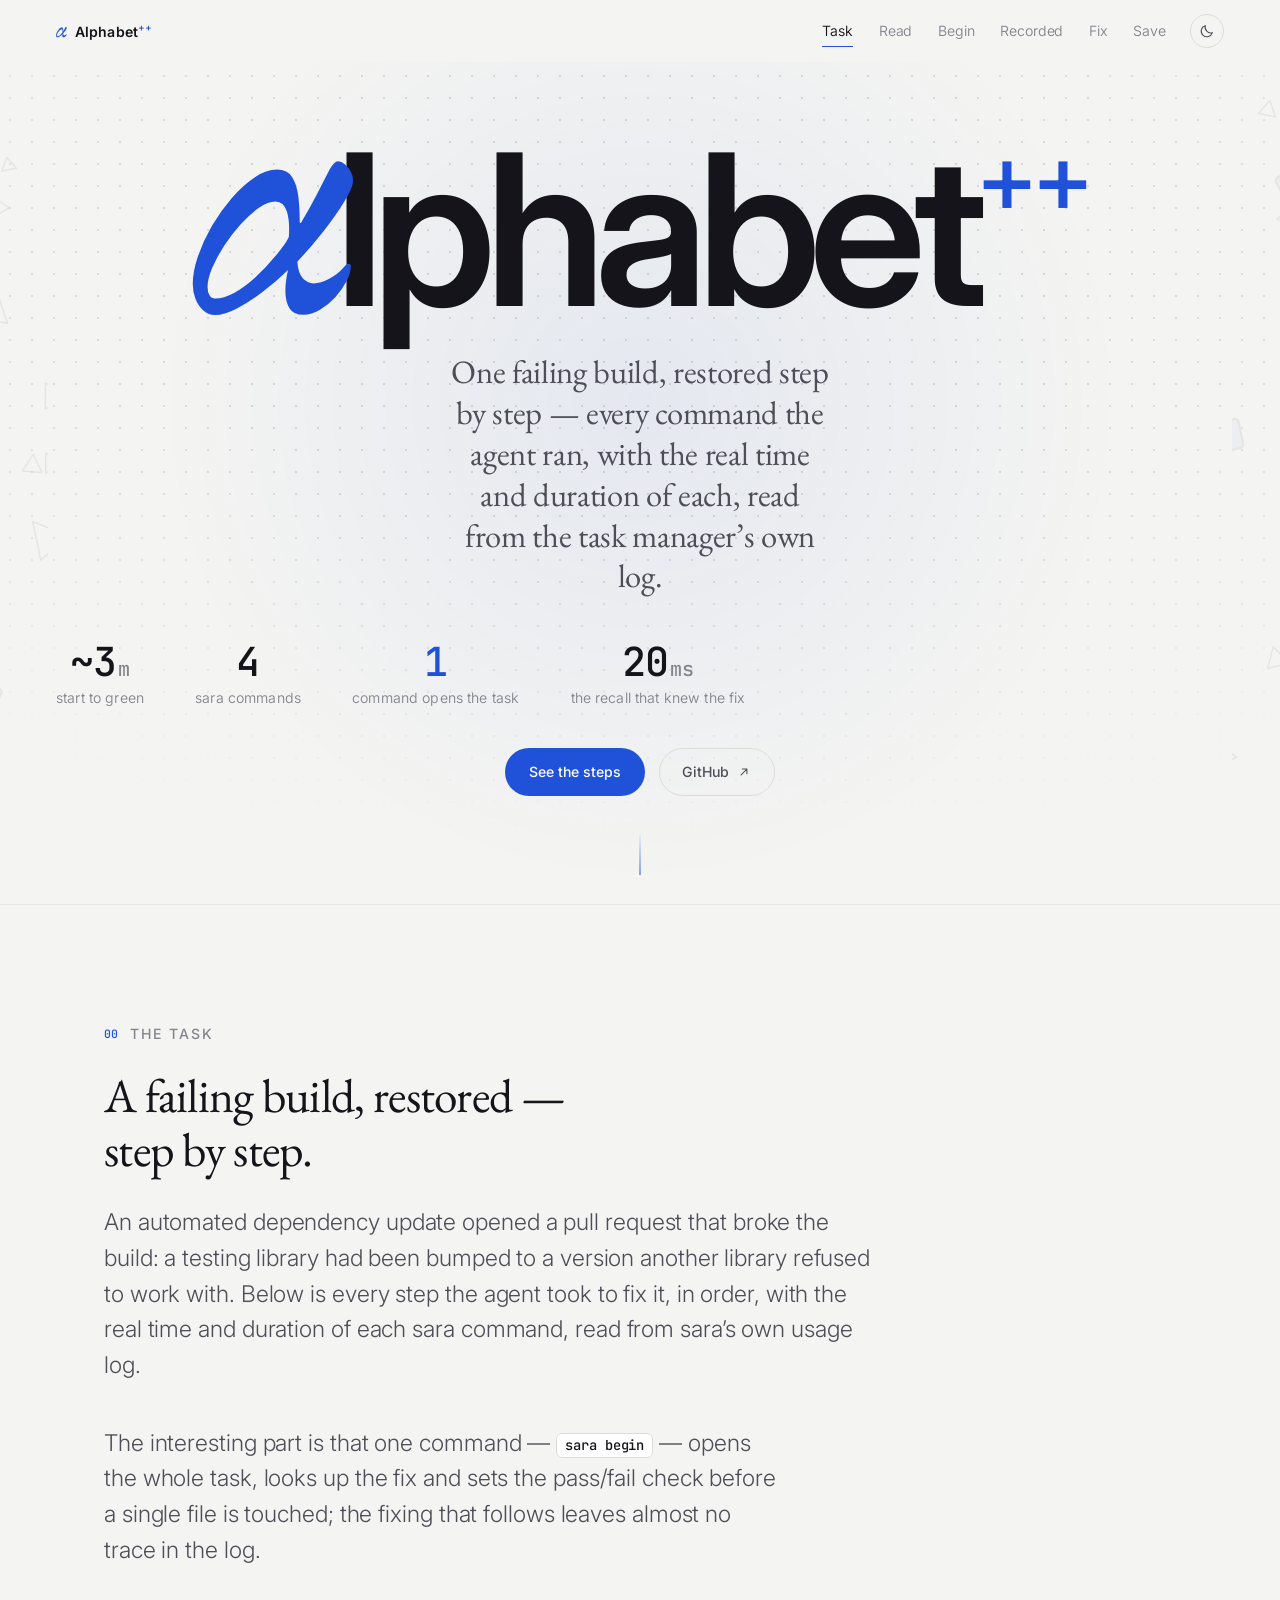
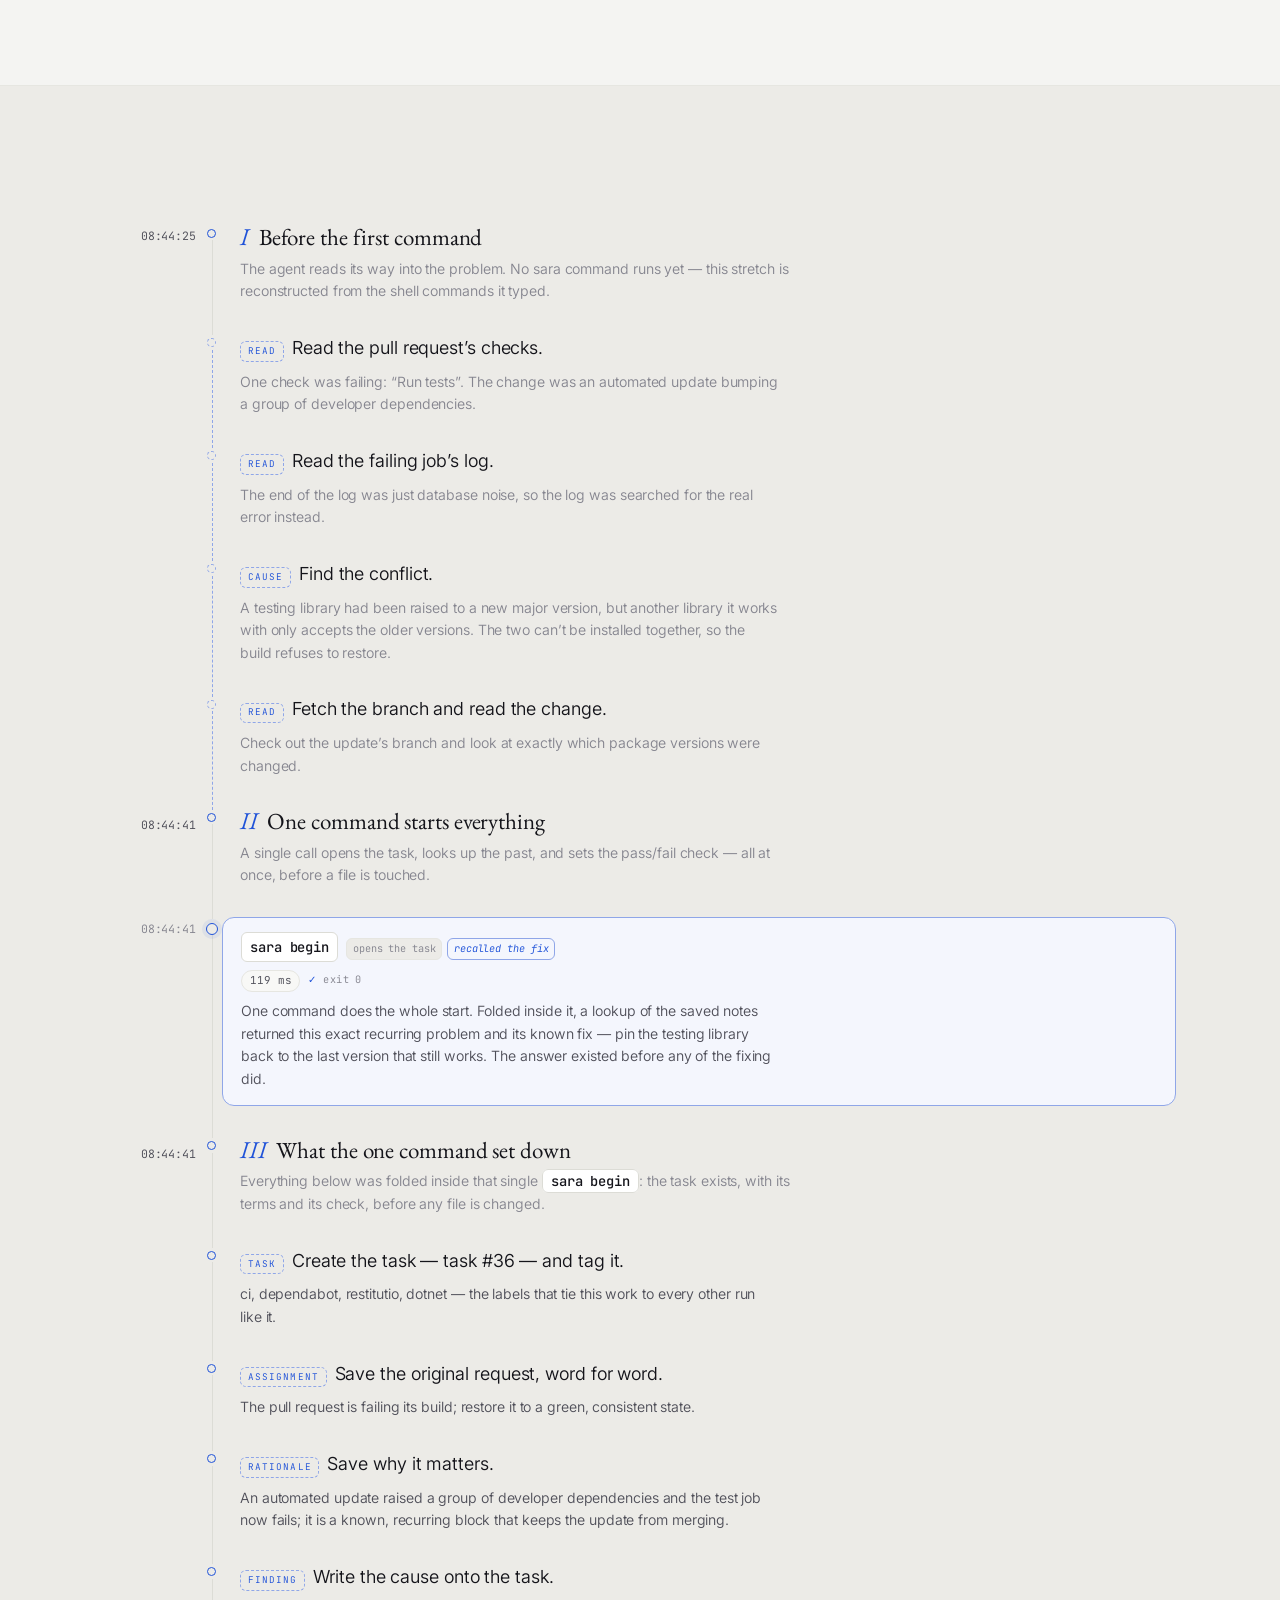
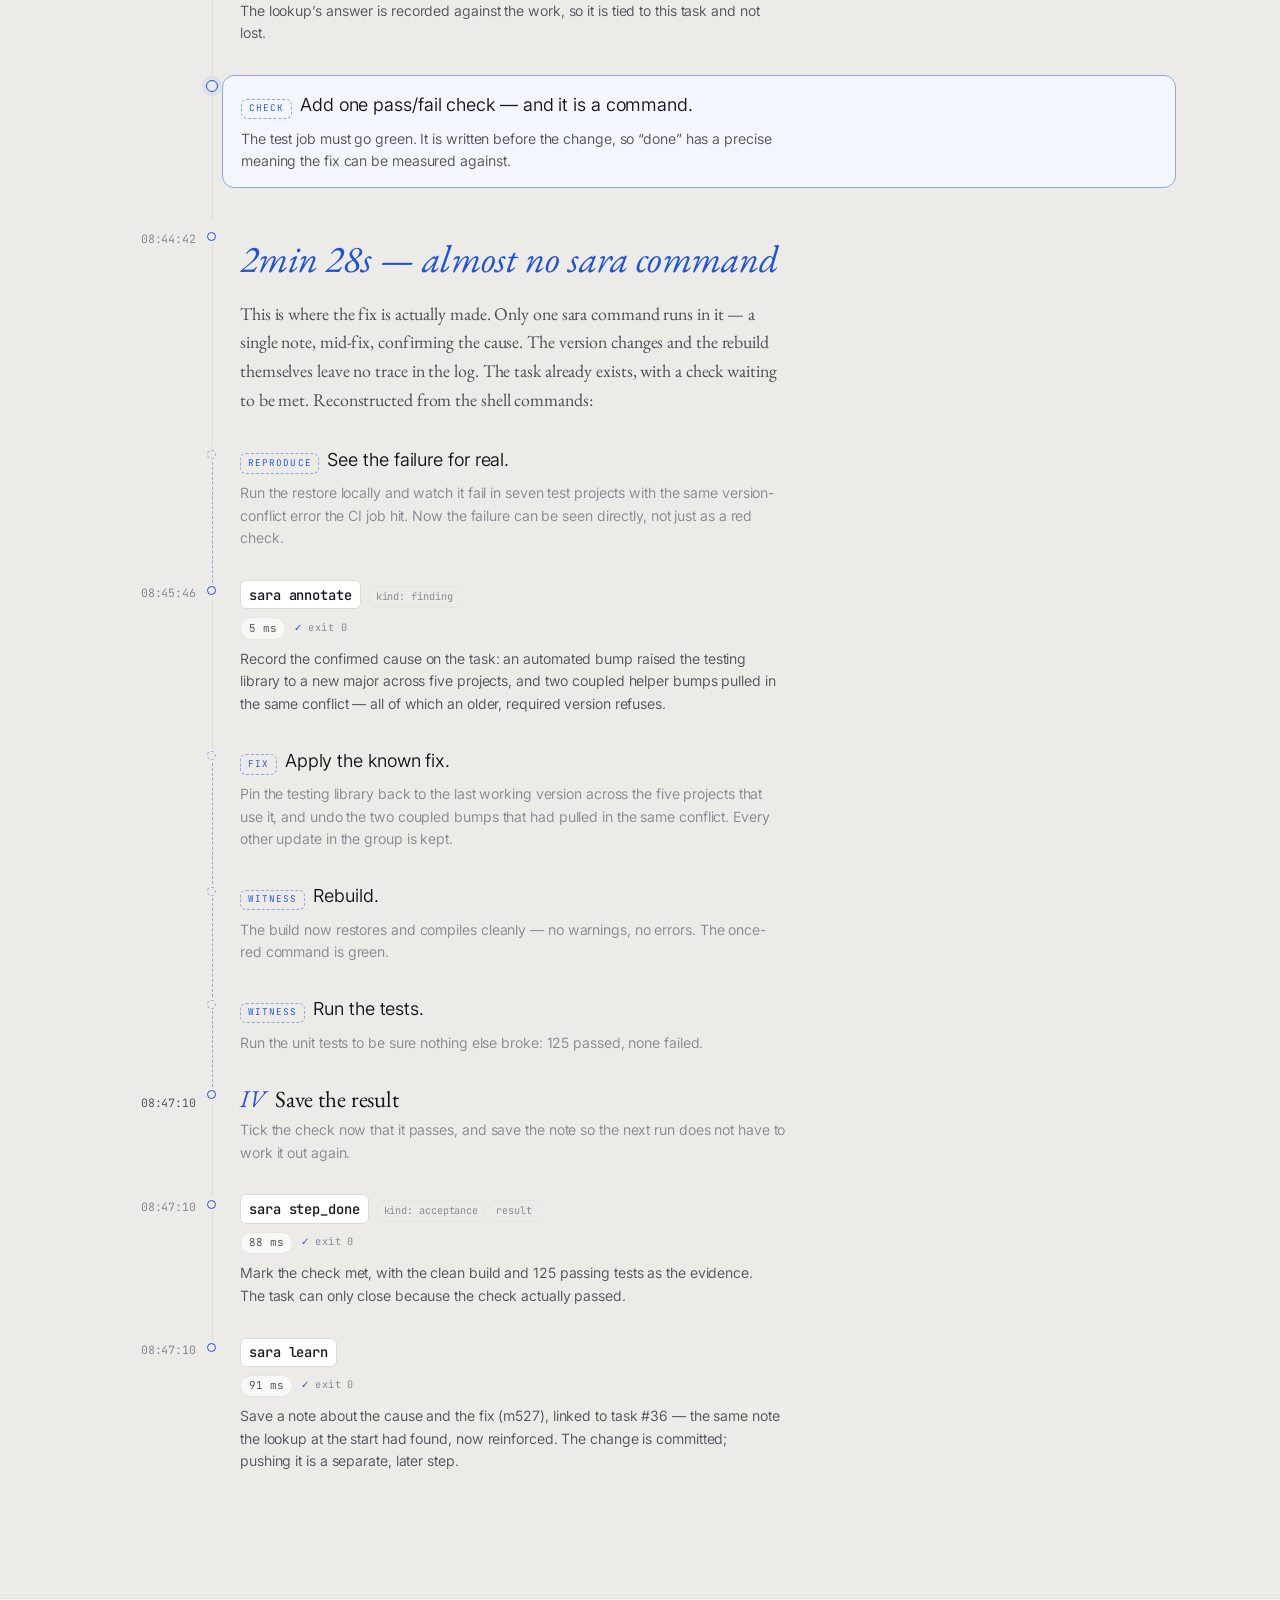
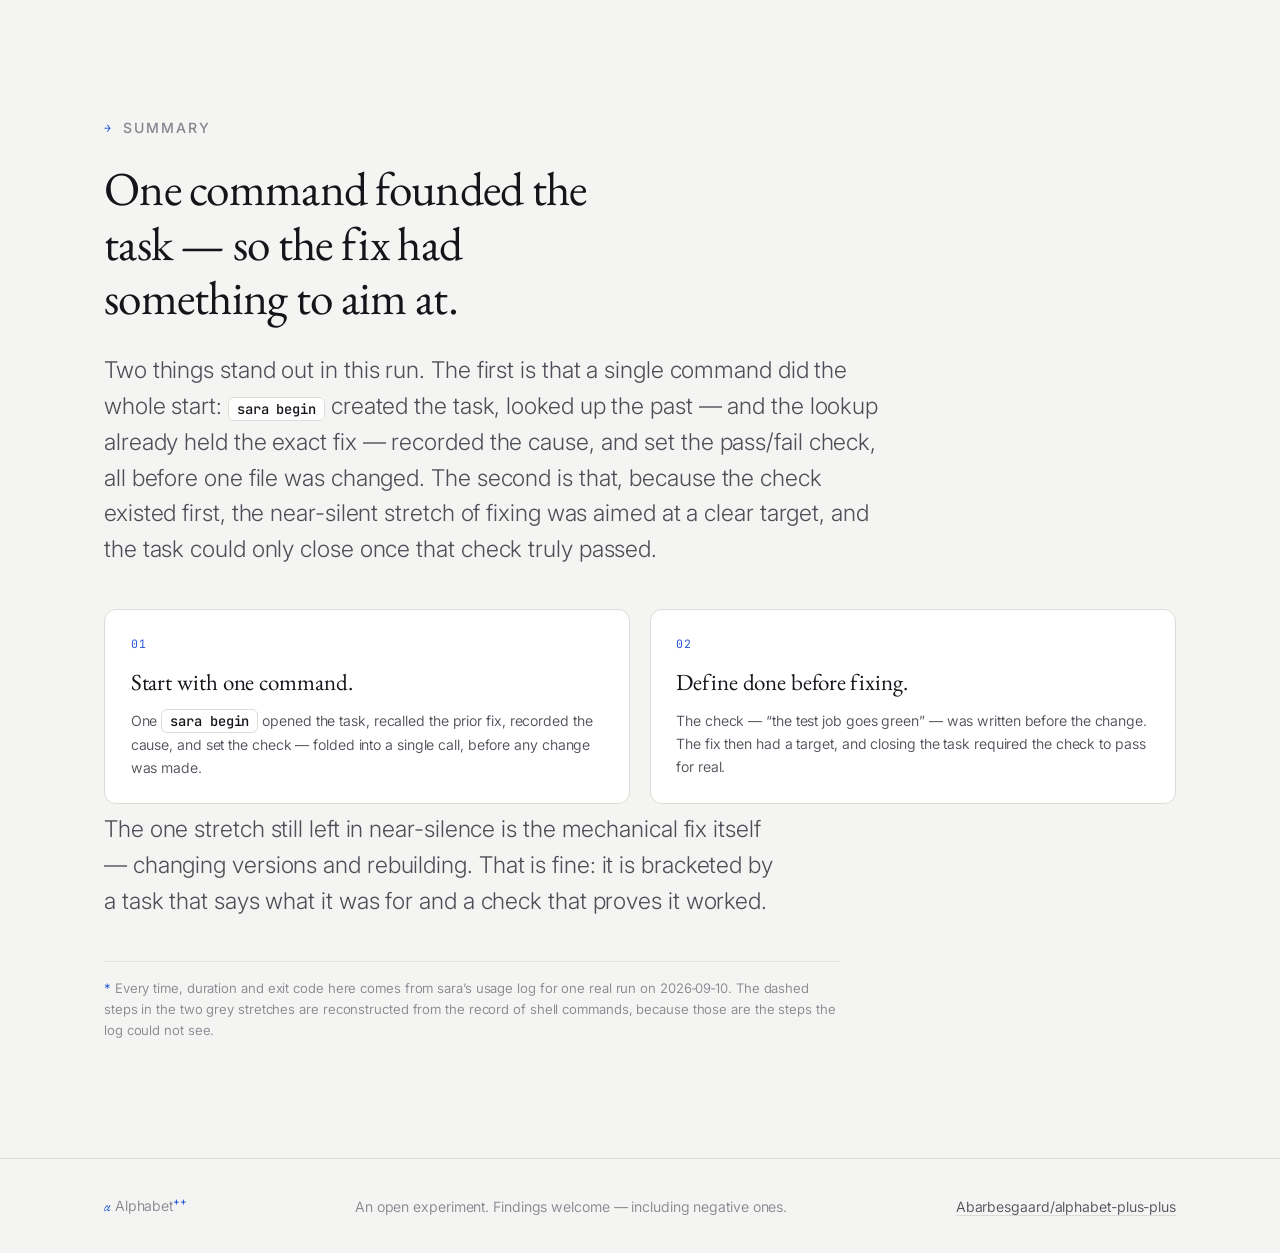
==== index.html @ 37db1b80 "Re-base run timeline on the suspected-merchant restitutio run Rebuild the timeline from the telemetr" ====
<!DOCTYPE html>
<html lang="en" data-theme="light">
<head>
<meta charset="utf-8">
<meta name="viewport" content="width=device-width, initial-scale=1">
<title>Alphabet++ — a failing build, restored step by step</title>
<meta name="description" content="A real agent repair, reconstructed from the tool's own telemetry to the millisecond — one command that founds the whole task, and the near-silent minutes in the middle where the work actually happened.">
<meta name="color-scheme" content="light dark">

<meta property="og:type" content="website">
<meta property="og:title" content="Alphabet++ — one charge, minute by minute">
<meta property="og:description" content="One command founds the whole task — it creates it, looks up the fix, records the cause and sets the pass/fail check — then a near-silent stretch where the fix is made, and one command closes it. A timeline built from real telemetry.">
<meta property="og:url" content="https://abarbesgaard.github.io/alphabet-plus-plus/">
<meta name="twitter:card" content="summary_large_image">

<link rel="icon" href="data:image/svg+xml,%3Csvg xmlns='http://www.w3.org/2000/svg' viewBox='0 0 100 100'%3E%3Ctext y='.9em' font-size='90' font-family='Georgia,serif' font-style='italic' fill='%23e8e6e1'%3E%CE%B1%3C/text%3E%3C/svg%3E">

<link rel="preconnect" href="https://fonts.googleapis.com">
<link rel="preconnect" href="https://fonts.gstatic.com" crossorigin>
<link rel="stylesheet" href="https://fonts.googleapis.com/css2?family=EB+Garamond:ital,wght@0,400..800;1,400..800&family=Inter:wght@300..800&family=JetBrains+Mono:wght@400;500&display=swap&subset=latin,greek">

<link rel="stylesheet" href="styles.css">
<script>
/* Inline, pre-paint: resolve theme and opt into motion.
   Kept tiny and dependency-free so there is no flash and no
   JS-dependent invisibility if this or main.js fails to load. */
(function () {
  var r = document.documentElement;
  try {
    var s = localStorage.getItem("app-theme");
    if (s === "light" || s === "dark") {
      r.setAttribute("data-theme", s);
    } else if (window.matchMedia("(prefers-color-scheme: dark)").matches) {
      r.setAttribute("data-theme", "dark");
    }
  } catch (e) { /* private mode */ }

  if ("IntersectionObserver" in window &&
      !window.matchMedia("(prefers-reduced-motion: reduce)").matches) {
    r.className += " js-anim";
  }
})();
</script>
</head>
<body>

<a class="skip-link" href="#main">Skip to content</a>

<div class="grain" aria-hidden="true"></div>

<header class="site-head">
  <a class="brand" href="#top" aria-label="Alphabet++ — top of page">
    <span class="brand-mark" aria-hidden="true">&#945;</span>
    <span class="brand-text">Alphabet<sup>++</sup></span>
  </a>

  <nav class="site-nav" aria-label="Phases of the run">
    <a href="#context">Task</a>
    <a href="#before">Read</a>
    <a href="#recall">Begin</a>
    <a href="#found">Recorded</a>
    <a href="#gap">Fix</a>
    <a href="#record">Save</a>
  </nav>

  <button id="theme-toggle" class="theme-toggle" type="button" aria-label="Switch to light theme" title="Switch theme">
    <svg class="icon-moon" viewBox="0 0 24 24" aria-hidden="true"><path d="M20 14.5A8.5 8.5 0 0 1 9.5 4a8.5 8.5 0 1 0 10.5 10.5Z"/></svg>
    <svg class="icon-sun" viewBox="0 0 24 24" aria-hidden="true"><circle cx="12" cy="12" r="4.2"/><path d="M12 2v2.6M12 19.4V22M2 12h2.6M19.4 12H22M4.9 4.9l1.9 1.9M17.2 17.2l1.9 1.9M19.1 4.9l-1.9 1.9M6.8 17.2l-1.9 1.9"/></svg>
  </button>
</header>

<main id="main">

  <!-- ================= HERO ================= -->
  <section class="hero has-deco" id="top">
  <div class="band-deco is-chaos" aria-hidden="true">
        <svg class="deco-col deco-l" aria-hidden="true" viewBox="0 0 190 680" preserveAspectRatio="xMidYMid slice" focusable="false">
          <polygon class="sh-tri" points="71,185 84,209 58,209" transform="rotate(10 71 197)"/>
          <polygon class="sh-tri" points="102,317 110,331 94,331" transform="rotate(4 102 324)"/>
          <polygon class="sh-tri" points="58,348 70,370 46,370" transform="rotate(34 58 359)"/>
          <polygon class="sh-tri" points="117,258 128,276 106,276" transform="rotate(-31 117 267)"/>
          <rect class="sh-sq is-ghost" x="52" y="501" width="22" height="22" rx="3" transform="rotate(30 63 512)"/>
          <polygon class="sh-tri" points="116,315 124,329 108,329" transform="rotate(-30 116 322)"/>
          <polygon class="sh-tri" points="53,435 60,449 46,449" transform="rotate(-20 53 442)"/>
          <polygon class="sh-tri" points="172,309 182,327 162,327" transform="rotate(5 172 318)"/>
          <polygon class="sh-tri" points="178,541 184,553 172,553" transform="rotate(-29 178 547)"/>
          <polygon class="sh-tri" points="66,102 79,126 53,126" transform="rotate(-31 66 114)"/>
          <polygon class="sh-tri" points="82,77 88,87 76,87" transform="rotate(-10 82 82)"/>
          <polygon class="sh-tri" points="111,368 126,396 96,396" transform="rotate(-40 111 382)"/>
          <polygon class="sh-tri" points="47,324 62,352 32,352" transform="rotate(41 47 338)"/>
          <polygon class="sh-tri" points="127,446 137,464 117,464" transform="rotate(-24 127 455)"/>
          <polygon class="sh-tri" points="41,578 52,596 30,596" transform="rotate(31 41 587)"/>
          <rect class="sh-sq is-ghost" x="123" y="49" width="24" height="24" rx="3" transform="rotate(33 135 61)"/>
        </svg>
        <svg class="deco-col deco-r" aria-hidden="true" viewBox="0 0 190 680" preserveAspectRatio="xMidYMid slice" focusable="false">
          <polygon class="sh-tri" points="151,508 166,534 136,534" transform="rotate(-36 151 521)"/>
          <polygon class="sh-tri" points="10,498 20,516 -0,516" transform="rotate(4 10 507)"/>
          <polygon class="sh-tri" points="164,532 170,542 158,542" transform="rotate(-8 164 537)"/>
          <polygon class="sh-tri" points="27,328 37,346 17,346" transform="rotate(-39 27 337)"/>
          <polygon class="sh-tri" points="125,548 136,568 114,568" transform="rotate(29 125 558)"/>
          <polygon class="sh-tri" points="57,387 68,407 46,407" transform="rotate(-34 57 397)"/>
          <polygon class="sh-tri" points="168,62 183,90 153,90" transform="rotate(-20 168 76)"/>
          <polygon class="sh-tri" points="158,623 167,639 149,639" transform="rotate(6 158 631)"/>
          <polygon class="sh-tri" points="11,576 18,590 4,590" transform="rotate(1 11 583)"/>
          <polygon class="sh-tri" points="61,393 67,403 55,403" transform="rotate(11 61 398)"/>
          <rect class="sh-sq is-ghost" x="40" y="389" width="18" height="18" rx="3" transform="rotate(16 49 398)"/>
          <polygon class="sh-tri" points="59,109 74,135 44,135" transform="rotate(-27 59 122)"/>
          <rect class="sh-sq is-ghost" x="66" y="91" width="12" height="12" rx="3" transform="rotate(29 72 97)"/>
          <rect class="sh-sq is-ghost" x="107" y="290" width="24" height="24" rx="3" transform="rotate(12 119 302)"/>
          <polygon class="sh-tri" points="85,31 92,43 78,43" transform="rotate(-11 85 37)"/>
          <polygon class="sh-tri" points="79,472 88,488 70,488" transform="rotate(15 79 480)"/>
        </svg>
      </div>
    <div class="hero-inner">
      <h1 class="wordmark reveal">
        <span class="sr-only">Alphabet++</span>
        <span aria-hidden="true"
          ><span class="wm-alpha">&#945;</span
          ><span class="wm-rest">lphabet</span
          ><span class="wm-plus">++</span
        ></span>
      </h1>

      <p class="lede reveal" data-delay="1">
        One failing build, restored step by step &mdash; every command the agent ran, with
        the real time and duration of each, read from the task manager&rsquo;s own log.
      </p>

      <div class="stats reveal" data-delay="2">
        <div class="stat"><span class="stat-n">~3<span class="stat-u">m</span></span><span class="stat-l">start to green</span></div>
        <div class="stat"><span class="stat-n">4</span><span class="stat-l">sara commands</span></div>
        <div class="stat is-hot"><span class="stat-n">1</span><span class="stat-l">command opens the task</span></div>
        <div class="stat"><span class="stat-n">20<span class="stat-u">ms</span></span><span class="stat-l">the recall that knew the fix</span></div>
      </div>

      <div class="cta-row reveal" data-delay="3">
        <a class="btn btn-primary" href="#before">See the steps</a>
        <a class="btn btn-ghost" href="https://github.com/Abarbesgaard/alphabet-plus-plus" rel="noopener">
          GitHub
          <svg viewBox="0 0 24 24" aria-hidden="true" class="btn-arrow"><path d="M7 17 17 7M9 7h8v8"/></svg>
        </a>
      </div>
    </div>

    <div class="scroll-hint" aria-hidden="true"><span></span></div>
  </section>

  <!-- ================= CONTEXT ================= -->
  <section class="band" id="context">
    <div class="wrap">
      <p class="kicker"><span class="num">00</span> The task</p>
      <h2 class="h2">A failing build, restored &mdash; step by step.</h2>
      <p class="lead-para">
        An automated dependency update opened a pull request that broke the build: a
        testing library had been bumped to a version another library refused to work
        with. Below is every step the agent took to fix it, in order, with the real time
        and duration of each sara command, read from sara&rsquo;s own usage log.
      </p>
      <p class="lead-para narrow">
        The interesting part is that one command &mdash; <code class="tl-cmd">sara begin</code>
        &mdash; opens the whole task, looks up the fix and sets the pass/fail check before a
        single file is touched; the fixing that follows leaves almost no trace in the log.
      </p>
    </div>
  </section>

  <!-- ================= THE RUN — one continuous timeline ================= -->
  <section class="band alt" id="run">
    <div class="wrap">
      <ol class="tl tl-full" role="list">

        <li class="tl-mark reveal" id="before">
          <span class="tl-time">08:44:25</span>
          <div class="tl-body">
            <p class="tl-phase-name"><span class="tl-rom">I</span> Before the first command</p>
            <p class="tl-phase-sub">The agent reads its way into the problem. No sara command runs yet &mdash; this stretch is reconstructed from the shell commands it typed.</p>
          </div>
        </li>

        <li class="tl-node is-ghost reveal">
          <div class="tl-body">
            <p class="tl-head"><span class="tl-kind">read</span> Read the pull request&rsquo;s checks.</p>
            <p class="tl-note">One check was failing: &ldquo;Run tests&rdquo;. The change was an automated update bumping a group of developer dependencies.</p>
          </div>
        </li>
        <li class="tl-node is-ghost reveal">
          <div class="tl-body">
            <p class="tl-head"><span class="tl-kind">read</span> Read the failing job&rsquo;s log.</p>
            <p class="tl-note">The end of the log was just database noise, so the log was searched for the real error instead.</p>
          </div>
        </li>
        <li class="tl-node is-ghost reveal">
          <div class="tl-body">
            <p class="tl-head"><span class="tl-kind">cause</span> Find the conflict.</p>
            <p class="tl-note">A testing library had been raised to a new major version, but another library it works with only accepts the older versions. The two can&rsquo;t be installed together, so the build refuses to restore.</p>
          </div>
        </li>
        <li class="tl-node is-ghost reveal">
          <div class="tl-body">
            <p class="tl-head"><span class="tl-kind">read</span> Fetch the branch and read the change.</p>
            <p class="tl-note">Check out the update&rsquo;s branch and look at exactly which package versions were changed.</p>
          </div>
        </li>

        <li class="tl-mark reveal" id="recall">
          <span class="tl-time">08:44:41</span>
          <div class="tl-body">
            <p class="tl-phase-name"><span class="tl-rom">II</span> One command starts everything</p>
            <p class="tl-phase-sub">A single call opens the task, looks up the past, and sets the pass/fail check &mdash; all at once, before a file is touched.</p>
          </div>
        </li>

        <li class="tl-node reveal is-proof">
          <span class="tl-time">08:44:41</span>
          <div class="tl-body">
            <p class="tl-head"><code class="tl-cmd">sara begin</code><span class="tl-flags"><span class="flag">opens the task</span><span class="flag is-hot">recalled the fix</span></span></p>
            <p class="tl-meta"><span class="tl-dur">119 ms</span><span class="tl-ok">exit 0</span></p>
            <p class="tl-note">One command does the whole start. Folded inside it, a lookup of the saved notes returned this exact recurring problem and its known fix &mdash; pin the testing library back to the last version that still works. The answer existed before any of the fixing did.</p>
          </div>
        </li>

        <li class="tl-mark reveal" id="found">
          <span class="tl-time">08:44:41</span>
          <div class="tl-body">
            <p class="tl-phase-name"><span class="tl-rom">III</span> What the one command set down</p>
            <p class="tl-phase-sub">Everything below was folded inside that single <code class="tl-cmd">sara begin</code>: the task exists, with its terms and its check, before any file is changed.</p>
          </div>
        </li>

        <li class="tl-node reveal">
          <div class="tl-body">
            <p class="tl-head"><span class="tl-kind">task</span> Create the task &mdash; task&nbsp;#36 &mdash; and tag it.</p>
            <p class="tl-note">ci, dependabot, restitutio, dotnet &mdash; the labels that tie this work to every other run like it.</p>
          </div>
        </li>
        <li class="tl-node reveal">
          <div class="tl-body">
            <p class="tl-head"><span class="tl-kind">assignment</span> Save the original request, word for word.</p>
            <p class="tl-note">The pull request is failing its build; restore it to a green, consistent state.</p>
          </div>
        </li>
        <li class="tl-node reveal">
          <div class="tl-body">
            <p class="tl-head"><span class="tl-kind">rationale</span> Save why it matters.</p>
            <p class="tl-note">An automated update raised a group of developer dependencies and the test job now fails; it is a known, recurring block that keeps the update from merging.</p>
          </div>
        </li>
        <li class="tl-node reveal">
          <div class="tl-body">
            <p class="tl-head"><span class="tl-kind">finding</span> Write the cause onto the task.</p>
            <p class="tl-note">The lookup&rsquo;s answer is recorded against the work, so it is tied to this task and not lost.</p>
          </div>
        </li>
        <li class="tl-node reveal is-proof">
          <div class="tl-body">
            <p class="tl-head"><span class="tl-kind">check</span> Add one pass/fail check &mdash; and it is a command.</p>
            <p class="tl-note">The test job must go green. It is written before the change, so &ldquo;done&rdquo; has a precise meaning the fix can be measured against.</p>
          </div>
        </li>

        <li class="tl-gaphead reveal" id="gap">
          <span class="tl-time">08:44:42</span>
          <div class="tl-body">
            <p class="gap-dur">2&#8202;min 28&#8202;s &mdash; almost no sara command</p>
            <p class="gap-lead">This is where the fix is actually made. Only one sara command runs in it &mdash; a single note, mid-fix, confirming the cause. The version changes and the rebuild themselves leave no trace in the log. The task already exists, with a check waiting to be met. Reconstructed from the shell commands:</p>
          </div>
        </li>

        <li class="tl-node is-ghost reveal">
          <div class="tl-body">
            <p class="tl-head"><span class="tl-kind">reproduce</span> See the failure for real.</p>
            <p class="tl-note">Run the restore locally and watch it fail in seven test projects with the same version-conflict error the CI job hit. Now the failure can be seen directly, not just as a red check.</p>
          </div>
        </li>
        <li class="tl-node reveal">
          <span class="tl-time">08:45:46</span>
          <div class="tl-body">
            <p class="tl-head"><code class="tl-cmd">sara annotate</code><span class="tl-flags"><span class="flag">kind: finding</span></span></p>
            <p class="tl-meta"><span class="tl-dur">5 ms</span><span class="tl-ok">exit 0</span></p>
            <p class="tl-note">Record the confirmed cause on the task: an automated bump raised the testing library to a new major across five projects, and two coupled helper bumps pulled in the same conflict &mdash; all of which an older, required version refuses.</p>
          </div>
        </li>
        <li class="tl-node is-ghost reveal">
          <div class="tl-body">
            <p class="tl-head"><span class="tl-kind">fix</span> Apply the known fix.</p>
            <p class="tl-note">Pin the testing library back to the last working version across the five projects that use it, and undo the two coupled bumps that had pulled in the same conflict. Every other update in the group is kept.</p>
          </div>
        </li>
        <li class="tl-node is-ghost reveal">
          <div class="tl-body">
            <p class="tl-head"><span class="tl-kind">witness</span> Rebuild.</p>
            <p class="tl-note">The build now restores and compiles cleanly &mdash; no warnings, no errors. The once-red command is green.</p>
          </div>
        </li>
        <li class="tl-node is-ghost reveal">
          <div class="tl-body">
            <p class="tl-head"><span class="tl-kind">witness</span> Run the tests.</p>
            <p class="tl-note">Run the unit tests to be sure nothing else broke: 125 passed, none failed.</p>
          </div>
        </li>

        <li class="tl-mark reveal" id="record">
          <span class="tl-time">08:47:10</span>
          <div class="tl-body">
            <p class="tl-phase-name"><span class="tl-rom">IV</span> Save the result</p>
            <p class="tl-phase-sub">Tick the check now that it passes, and save the note so the next run does not have to work it out again.</p>
          </div>
        </li>

        <li class="tl-node reveal">
          <span class="tl-time">08:47:10</span>
          <div class="tl-body">
            <p class="tl-head"><code class="tl-cmd">sara step_done</code><span class="tl-flags"><span class="flag">kind: acceptance</span><span class="flag">result</span></span></p>
            <p class="tl-meta"><span class="tl-dur">88 ms</span><span class="tl-ok">exit 0</span></p>
            <p class="tl-note">Mark the check met, with the clean build and 125 passing tests as the evidence. The task can only close because the check actually passed.</p>
          </div>
        </li>
        <li class="tl-node reveal">
          <span class="tl-time">08:47:10</span>
          <div class="tl-body">
            <p class="tl-head"><code class="tl-cmd">sara learn</code></p>
            <p class="tl-meta"><span class="tl-dur">91 ms</span><span class="tl-ok">exit 0</span></p>
            <p class="tl-note">Save a note about the cause and the fix (m527), linked to task&nbsp;#36 &mdash; the same note the lookup at the start had found, now reinforced. The change is committed; pushing it is a separate, later step.</p>
          </div>
        </li>

      </ol>
    </div>
  </section>

  <!-- ================= SUMMARY ================= -->
  <section class="band" id="point">
    <div class="wrap">
      <p class="kicker"><span class="num">&rarr;</span> Summary</p>
      <h2 class="h2">One command founded the task &mdash; so the fix had something to aim at.</h2>
      <p class="lead-para">
        Two things stand out in this run. The first is that a single command did the whole
        start: <code class="tl-cmd">sara begin</code> created the task, looked up the past
        &mdash; and the lookup already held the exact fix &mdash; recorded the cause, and set
        the pass/fail check, all before one file was changed. The second is that, because the
        check existed first, the near-silent stretch of fixing was aimed at a clear target, and
        the task could only close once that check truly passed.
      </p>

      <div class="two-up">
        <div class="up-card">
          <p class="up-n">01</p>
          <p class="up-t">Start with one command.</p>
          <p class="up-b">One <code class="tl-cmd">sara begin</code> opened the task, recalled the prior fix, recorded the cause, and set the check &mdash; folded into a single call, before any change was made.</p>
        </div>
        <div class="up-card">
          <p class="up-n">02</p>
          <p class="up-t">Define done before fixing.</p>
          <p class="up-b">The check &mdash; &ldquo;the test job goes green&rdquo; &mdash; was written before the change. The fix then had a target, and closing the task required the check to pass for real.</p>
        </div>
      </div>

      <p class="lead-para narrow">
        The one stretch still left in near-silence is the mechanical fix itself &mdash; changing
        versions and rebuilding. That is fine: it is bracketed by a task that says what it
        was for and a check that proves it worked.
      </p>

      <p class="footnote">
        <span class="fn-star">*</span> Every time, duration and exit code here comes from
        sara&rsquo;s usage log for one real run on 2026&#8209;09&#8209;10. The dashed steps in
        the two grey stretches are reconstructed from the record of shell commands, because
        those are the steps the log could not see.
      </p>
    </div>
  </section>

</main>

<footer class="site-foot">
  <div class="wrap foot-inner">
    <p><span class="foot-mark" aria-hidden="true">&#945;</span> Alphabet<sup>++</sup></p>
    <p class="foot-mid">An open experiment. Findings welcome &mdash; including negative ones.</p>
    <p><a href="https://github.com/Abarbesgaard/alphabet-plus-plus" rel="noopener">Abarbesgaard/alphabet-plus-plus</a></p>
  </div>
</footer>

<script src="main.js"></script>
</body>
</html>
---- styles.css ----
/* =========================================================
   Alphabet++ — design system
   Monochrome paper/ink, one brass accent, typographic scale.
   ========================================================= */

/* ---------- tokens ---------- */
:root {
  --font-display: "EB Garamond", "Iowan Old Style", Palatino, Georgia, "Times New Roman", serif;
  --font-sans: "Inter", ui-sans-serif, system-ui, -apple-system, "Segoe UI", Helvetica, Arial, sans-serif;
  --font-mono: "JetBrains Mono", ui-monospace, SFMono-Regular, Menlo, Consolas, monospace;

  --step--1: clamp(0.80rem, 0.77rem + 0.15vw, 0.88rem);
  --step-0:  clamp(1.00rem, 0.96rem + 0.20vw, 1.12rem);
  --step-1:  clamp(1.20rem, 1.12rem + 0.40vw, 1.44rem);
  --step-2:  clamp(1.50rem, 1.32rem + 0.90vw, 2.10rem);
  --step-3:  clamp(1.95rem, 1.60rem + 1.70vw, 3.10rem);

  --wrap: 74rem;
  --measure: 38rem;

  --r-sm: 6px;
  --r-md: 12px;
  --r-lg: 20px;

  --ease: cubic-bezier(0.22, 0.61, 0.36, 1);
  --dur: 0.55s;
}
/* light (default) */
[data-theme="light"] {
  --bg:        #f4f4f2;
  --bg-alt:    #ecebe7;
  --surface:   #ffffff;
  --surface-2: #f8f8f6;
  --ink:       #14141a;
  --ink-soft:  #4e4e58;
  --ink-mute:  #85858f;
  --line:      #dcdcd6;
  --line-soft: #e6e6e1;
  --accent:    #1f52d8;
  --accent-ink:#ffffff;
  --accent-dim:#8fa6e8;
  --glow:      rgba(31, 82, 216, 0.07);
  --dot:       rgba(20, 20, 26, 0.13);
  --shape:     #c9c9c2;
  --grain-op:  0.018;
}
/* dark */
[data-theme="dark"] {
  --bg:        #0d0d10;
  --bg-alt:    #131317;
  --surface:   #17171c;
  --surface-2: #1d1d23;
  --ink:       #ecebe7;
  --ink-soft:  #b0afaa;
  --ink-mute:  #78777f;
  --line:      #292930;
  --line-soft: #1f1f25;
  --shape:     #46464f;
  --accent:    #7f9dff;
  --accent-ink:#0d0d10;
  --accent-dim:#4b5c9e;
  --glow:      rgba(127, 157, 255, 0.10);
  --dot:       rgba(236, 235, 231, 0.09);
  --grain-op:  0.030;
}
/* ---------- reset ---------- */
*, *::before, *::after { box-sizing: border-box; }
html { -webkit-text-size-adjust: 100%; scroll-behavior: smooth; }
@media (prefers-reduced-motion: reduce) { html { scroll-behavior: auto; } }
body {
  margin: 0;
  background: var(--bg);
  color: var(--ink);
  font-family: var(--font-sans);
  font-size: var(--step-0);
  font-weight: 350;
  line-height: 1.65;
  letter-spacing: -0.005em;
  -webkit-font-smoothing: antialiased;
  -moz-osx-font-smoothing: grayscale;
  overflow-x: hidden;
  transition: background-color 0.4s var(--ease), color 0.4s var(--ease);
}
h1, h2, h3, h4 { margin: 0; font-weight: 500; line-height: 1.15; letter-spacing: -0.02em; }
p { margin: 0 0 1.1em; }
p:last-child { margin-bottom: 0; }
em { font-style: italic; }
b, strong { font-weight: 600; color: var(--ink); }
a { color: inherit; text-decoration: none; }
code {
  font-family: var(--font-mono);
  font-size: 0.86em;
  background: var(--surface-2);
  border: 1px solid var(--line-soft);
  border-radius: var(--r-sm);
  padding: 0.12em 0.42em;
  color: var(--ink);
  white-space: nowrap;
}
::selection { background: var(--accent); color: var(--accent-ink); }
:focus-visible {
  outline: 2px solid var(--accent);
  outline-offset: 3px;
  border-radius: 3px;
}
.sr-only {
  position: absolute;
  width: 1px; height: 1px;
  margin: -1px; padding: 0;
  overflow: hidden;
  clip: rect(0 0 0 0);
  clip-path: inset(50%);
  white-space: nowrap;
  border: 0;
}
.skip-link {
  position: absolute;
  top: -100px; left: 1rem;
  z-index: 200;
  background: var(--accent);
  color: var(--accent-ink);
  padding: 0.6rem 1rem;
  border-radius: var(--r-sm);
  font-size: var(--step--1);
  font-weight: 600;
  transition: top 0.2s var(--ease);
}
.skip-link:focus { top: 1rem; }
.wrap { width: 100%; max-width: var(--wrap); margin-inline: auto; padding-inline: clamp(1.25rem, 5vw, 3.5rem); }
/* ---------- dotted field ---------- */
.grain {
  position: fixed;
  inset: 0;
  z-index: 0;
  pointer-events: none;
  background-image: radial-gradient(var(--dot) 1px, transparent 1px);
  background-size: 22px 22px;
  background-position: -1px -1px;
  -webkit-mask-image: radial-gradient(ellipse 90% 65% at 50% 32%, #000 40%, transparent 100%);
          mask-image: radial-gradient(ellipse 90% 65% at 50% 32%, #000 40%, transparent 100%);
  transition: background-image 0.4s var(--ease);
}
/* =========================================================
   HEADER
   ========================================================= */
.site-head {
  position: sticky;
  top: 0;
  z-index: 100;
  display: flex;
  align-items: center;
  gap: 1.5rem;
  padding: 0.85rem clamp(1.25rem, 5vw, 3.5rem);
  background: color-mix(in srgb, var(--bg) 78%, transparent);
  backdrop-filter: saturate(160%) blur(14px);
  -webkit-backdrop-filter: saturate(160%) blur(14px);
  border-bottom: 1px solid transparent;
  transition: border-color 0.3s var(--ease), background-color 0.3s var(--ease);
}
.site-head.is-stuck { border-bottom-color: var(--line); }
.brand { display: inline-flex; align-items: baseline; gap: 0.5rem; margin-right: auto; }
.brand-mark {
  font-family: var(--font-display);
  font-style: italic;
  font-size: 1.5rem;
  line-height: 1;
  color: var(--accent);
}
.brand-text {
  font-size: var(--step--1);
  font-weight: 600;
  letter-spacing: 0.01em;
}
.brand-text sup,
.foot-inner sup {
  font-size: 0.72em;
  font-weight: 500;
  letter-spacing: -0.04em;
  color: var(--accent);
  vertical-align: super;
  line-height: 0;
}
.site-nav { display: flex; gap: 1.6rem; }
.site-nav a {
  position: relative;
  font-size: var(--step--1);
  color: var(--ink-mute);
  transition: color 0.25s var(--ease);
}
.site-nav a::after {
  content: "";
  position: absolute;
  left: 0; right: 0; bottom: -5px;
  height: 1px;
  background: var(--accent);
  transform: scaleX(0);
  transform-origin: left;
  transition: transform 0.3s var(--ease);
}
.site-nav a:hover { color: var(--ink); }
.site-nav a:hover::after,
.site-nav a.is-active::after { transform: scaleX(1); }
.site-nav a.is-active { color: var(--ink); }
.theme-toggle {
  display: inline-flex;
  align-items: center;
  justify-content: center;
  width: 34px; height: 34px;
  flex: 0 0 auto;
  padding: 0;
  border: 1px solid var(--line);
  border-radius: 50%;
  background: transparent;
  color: var(--ink-soft);
  cursor: pointer;
  transition: color 0.25s var(--ease), border-color 0.25s var(--ease), transform 0.25s var(--ease);
}
.theme-toggle:hover { color: var(--accent); border-color: var(--accent); transform: rotate(18deg); }
.theme-toggle svg { width: 16px; height: 16px; fill: none; stroke: currentColor; stroke-width: 1.6; stroke-linecap: round; }
[data-theme="dark"] .icon-moon { display: none; }
[data-theme="light"] .icon-sun { display: none; }
@media (max-width: 860px) {
  .site-nav { display: none; }
}
/* =========================================================
   HERO
   ========================================================= */
.hero {
  position: relative;
  z-index: 2;
  min-height: calc(100svh - 60px);
  display: flex;
  align-items: center;
  padding: clamp(3rem, 9vh, 7rem) clamp(1.25rem, 5vw, 3.5rem) clamp(5rem, 12vh, 8rem);
}
.hero::before {
  content: "";
  position: absolute;
  top: -25%; left: 50%;
  width: min(120vw, 1100px);
  aspect-ratio: 1;
  transform: translateX(-50%);
  background: radial-gradient(circle, var(--glow) 0%, transparent 62%);
  pointer-events: none;
  z-index: -1;
}
.hero-inner { width: 100%; max-width: var(--wrap); margin-inline: auto; text-align: center; }
.lede {
  max-width: 24ch;
  margin: 0 auto clamp(2.2rem, 5vh, 3rem);
  font-family: var(--font-display);
  font-size: var(--step-2);
  font-weight: 400;
  line-height: 1.25;
  letter-spacing: -0.01em;
  color: var(--ink-soft);
}
/* --- the wordmark --- */
.wordmark {
  margin: 0 0 clamp(1.6rem, 4vh, 2.6rem);
  font-size: clamp(3.8rem, 16.5vw, 14rem);
  font-weight: 600;
  line-height: 0.82;
  letter-spacing: -0.055em;
  white-space: nowrap;
}
.wm-alpha {
  font-family: var(--font-display);
  font-style: italic;
  font-weight: 500;
  font-size: 1.62em;
  line-height: 0;
  letter-spacing: -0.04em;
  color: var(--accent);
  /* optical alignment: the serif alpha sits differently to the grotesque */
  display: inline-block;
  vertical-align: baseline;
  transform: translateY(0.012em);
  margin-right: -0.03em;
}
.wm-rest { font-family: var(--font-sans); }
.wm-plus {
  display: inline-block;
  font-family: var(--font-sans);
  font-size: 0.46em;
  font-weight: 500;
  letter-spacing: -0.06em;
  color: var(--accent);
  margin-left: -0.01em;
  /* raised like an exponent, aligned to the cap height of the grotesque */
  vertical-align: super;
  transform: translateY(-0.24em);
}
/* --- buttons --- */
.cta-row { display: flex; flex-wrap: wrap; gap: 0.85rem; justify-content: center; }
.btn {
  display: inline-flex;
  align-items: center;
  gap: 0.5rem;
  padding: 0.72rem 1.4rem;
  border: 1px solid transparent;
  border-radius: 999px;
  font-size: var(--step--1);
  font-weight: 500;
  letter-spacing: 0.005em;
  cursor: pointer;
  transition: background-color 0.25s var(--ease), color 0.25s var(--ease),
              border-color 0.25s var(--ease), transform 0.25s var(--ease);
}
.btn-primary { background: var(--accent); color: var(--accent-ink); }
.btn-primary:hover { background: var(--ink); color: var(--bg); transform: translateY(-2px); }
.btn-ghost { border-color: var(--line); color: var(--ink-soft); }
.btn-ghost:hover { border-color: var(--accent); color: var(--accent); transform: translateY(-2px); }
.btn-arrow { width: 14px; height: 14px; fill: none; stroke: currentColor; stroke-width: 1.8; stroke-linecap: round; stroke-linejoin: round; }
.scroll-hint {
  position: absolute;
  left: 50%;
  bottom: 1.8rem;
  transform: translateX(-50%);
}
.scroll-hint span {
  display: block;
  width: 1px;
  height: 44px;
  background: linear-gradient(to bottom, transparent, var(--accent));
  animation: drop 2.4s var(--ease) infinite;
}
@keyframes drop {
  0%   { transform: scaleY(0);   transform-origin: top; opacity: 0; }
  40%  { transform: scaleY(1);   transform-origin: top; opacity: 1; }
  60%  { transform: scaleY(1);   transform-origin: bottom; opacity: 1; }
  100% { transform: scaleY(0);   transform-origin: bottom; opacity: 0; }
}
/* =========================================================
   BANDS
   ========================================================= */
.band {
  --band-bg: var(--bg);
  position: relative;
  z-index: 2;
  padding: clamp(4.5rem, 13vh, 9rem) 0;
  border-top: 1px solid var(--line-soft);
}
.band.alt { background: var(--bg-alt); --band-bg: var(--bg-alt); }
.kicker {
  display: flex;
  align-items: center;
  gap: 0.75rem;
  margin: 0 0 1.4rem;
  font-size: var(--step--1);
  font-weight: 500;
  letter-spacing: 0.14em;
  text-transform: uppercase;
  color: var(--ink-mute);
}
.kicker .num {
  font-family: var(--font-mono);
  font-size: 0.72rem;
  color: var(--accent);
  letter-spacing: 0.02em;
}
.h2 {
  max-width: 22ch;
  margin: 0 0 1.8rem;
  font-family: var(--font-display);
  font-size: var(--step-3);
  font-weight: 400;
  letter-spacing: -0.015em;
}
.h2 em { color: var(--accent); font-style: italic; }
.h3 {
  margin: clamp(3rem, 7vh, 4.5rem) 0 1.2rem;
  font-size: var(--step-1);
  font-weight: 600;
  letter-spacing: -0.015em;
}
.lead-para {
  max-width: 56ch;
  margin: 0 0 2.6rem;
  font-size: var(--step-1);
  font-weight: 300;
  line-height: 1.55;
  color: var(--ink-soft);
}
.lead-para.narrow { max-width: 48ch; }
.lead-para em { color: var(--ink); }
/* two-column prose */
.cols {
  display: grid;
  grid-template-columns: repeat(auto-fit, minmax(min(100%, 20rem), 1fr));
  gap: clamp(2rem, 5vw, 4rem);
}
.col { color: var(--ink-soft); }
.col > p { max-width: 46ch; }
.ticks { margin: 0 0 1.3rem; padding: 0; list-style: none; }
.ticks li {
  position: relative;
  padding: 0.55rem 0 0.55rem 1.75rem;
  border-bottom: 1px solid var(--line-soft);
  font-size: var(--step-0);
  color: var(--ink-soft);
}
.ticks li::before {
  content: "";
  position: absolute;
  left: 0; top: 1.28em;
  width: 0.7rem; height: 1px;
  background: var(--accent);
}
.quote {
  margin: 0 0 1.4rem;
  padding: 1.6rem 0 1.6rem 1.6rem;
  border-left: 2px solid var(--accent);
}
.quote blockquote {
  margin: 0;
  font-family: var(--font-display);
  font-size: var(--step-2);
  font-style: italic;
  line-height: 1.3;
  color: var(--ink);
}
@media (max-width: 720px) {
}
.note-line {
  margin-top: 1.3rem !important;
  padding-top: 1.1rem;
  border-top: 1px solid var(--line-soft);
  font-size: var(--step--1);
  color: var(--ink-mute);
}
.callout {
  margin-top: 1.4rem;
  padding: 1.5rem 1.7rem;
  background: var(--surface);
  border: 1px solid var(--line);
  border-left: 2px solid var(--accent);
  border-radius: 0 var(--r-md) var(--r-md) 0;
}
.callout p { margin: 0; color: var(--ink-soft); font-size: var(--step--1); max-width: 70ch; }
@media (max-width: 780px) {
}
.site-foot {
  position: relative;
  z-index: 2;
  padding: 2.2rem 0;
  border-top: 1px solid var(--line);
  font-size: var(--step--1);
  color: var(--ink-mute);
}
.foot-inner {
  display: flex;
  flex-wrap: wrap;
  align-items: center;
  justify-content: space-between;
  gap: 1rem;
}
.foot-inner p { margin: 0; }
.foot-mid { color: var(--ink-mute); }
.foot-mark { font-family: var(--font-display); font-style: italic; color: var(--accent); }
.site-foot a { color: var(--ink-soft); border-bottom: 1px solid var(--line); transition: color 0.25s var(--ease), border-color 0.25s var(--ease); }
.site-foot a:hover { color: var(--accent); border-color: var(--accent); }
/* =========================================================
   REVEAL
   Content is visible by default. The hidden state applies only
   when JS has confirmed IntersectionObserver + motion are OK,
   so a failed script can never leave the page blank.
   ========================================================= */
.js-anim .reveal {
  opacity: 0;
  transform: translateY(18px);
  transition: opacity 0.7s var(--ease), transform 0.7s var(--ease);
}
.js-anim .reveal.is-in { opacity: 1; transform: none; }
.js-anim .reveal[data-delay="1"] { transition-delay: 0.06s; }
.js-anim .reveal[data-delay="2"] { transition-delay: 0.12s; }
.js-anim .reveal[data-delay="3"] { transition-delay: 0.18s; }
.js-anim .reveal[data-delay="4"] { transition-delay: 0.24s; }
.js-anim .reveal[data-delay="5"] { transition-delay: 0.30s; }
@media (prefers-reduced-motion: reduce) {
  .js-anim .reveal { opacity: 1 !important; transform: none !important; transition: none !important; }
  .scroll-hint { display: none; }
  *, *::before, *::after {
    animation-duration: 0.001ms !important;
    animation-iteration-count: 1 !important;
    transition-duration: 0.001ms !important;
  }
}
/* =========================================================
   VERDICTS (held against the research)
   ========================================================= */
/* =========================================================
   DIAGRAMS
   ========================================================= */
.dg { margin: 2.6rem 0 2.2rem; }
.dg svg { width: 100%; height: auto; display: block; overflow: visible; }
.dg figcaption {
  margin-top: 1.4rem;
  font-family: var(--font-display);
  font-size: 0.95rem;
  line-height: 1.6;
  color: var(--ink-mute);
  max-width: 62ch;
}
.dg figcaption em { font-style: italic; color: var(--ink-soft); }
.dg-b { fill: var(--surface); stroke: var(--line); stroke-width: 1.2; }
.dg-b.is-hot { stroke: var(--ink-mute); }
.dg-b.is-one { stroke: var(--accent); stroke-width: 1.6; fill: color-mix(in srgb, var(--accent) 7%, var(--surface)); }
.dg text { font-family: var(--font-sans); }
.dg-in {
  font-family: var(--font-mono);
  font-size: 14px;
  fill: var(--ink-soft);
  text-anchor: middle;
}
.dg-in.is-one { font-family: var(--font-display); font-style: italic; font-size: 15px; fill: var(--accent); }
.dg-in.is-work { font-size: 13px; fill: var(--ink-mute); }
.dg-lb {
  font-size: 10.5px;
  letter-spacing: 0.09em;
  text-transform: uppercase;
  fill: var(--ink-mute);
  text-anchor: middle;
}
.dg-lb.is-mark { fill: var(--accent); font-weight: 600; }
.dg-cap {
  font-size: 10.5px;
  letter-spacing: 0.12em;
  text-transform: uppercase;
  fill: var(--ink-mute);
}
.dg-note { font-size: 11.5px; fill: var(--ink-mute); text-anchor: middle; font-style: italic; }
.dg-shell { fill: none; stroke: var(--accent); stroke-width: 1.5; }
.dg-cut { fill: var(--band-bg, var(--bg)); }
.dg-edge {
  font-family: var(--font-display);
  font-style: italic;
  font-size: 15px;
  fill: var(--accent);
}
.dg-arrows path { stroke: var(--ink-mute); stroke-width: 1.2; fill: none; }
.dg-bar { fill: var(--surface); stroke: var(--line); stroke-width: 1.2; }
.dg-bar.is-seg { stroke: var(--accent); }
.dg-tick path { stroke: var(--accent); stroke-width: 1.5; }
.dg-chip rect { fill: var(--line); }
.dg-bar.is-seg ~ .dg-chip rect { fill: var(--line); }
@media (max-width: 640px) {
  .dg { margin: 2rem -0.6rem; }
  .dg-lb, .dg-cap { font-size: 13px; }
  .dg-in { font-size: 17px; }
}
.dg-row { pointer-events: none; }
.dg-edge.is-end { font-size: 13.5px; fill: var(--accent); }
/* shapes */
.sh-tri { fill: none; stroke: var(--shape); stroke-width: 1.2; stroke-linejoin: round; }
.sh-tri.is-hit { stroke: var(--accent); stroke-width: 1.7; fill: color-mix(in srgb, var(--accent) 10%, transparent); }
.sh-sq { fill: color-mix(in srgb, var(--accent) 10%, transparent); stroke: var(--accent); stroke-width: 1.7; }
.sh-blob { fill: none; stroke: var(--ink-mute); stroke-width: 1.5; stroke-dasharray: 2.5 2.5; stroke-linejoin: round; }
.dg-panel { fill: var(--surface); stroke: var(--line); stroke-width: 1.2; }
.dg-panel.is-pick { stroke: var(--accent); }
.dg-cap.is-pick { fill: var(--accent); }
.dg-note.is-pick { fill: var(--accent); }
.dg-in.is-mono { font-family: var(--font-mono); font-size: 13px; fill: var(--ink-mute); }

/* decorative shape field ------------------------------------------------ */
.band.has-deco { overflow: hidden; }
.band.has-deco > .wrap { position: relative; z-index: 1; }
.band-deco {
  position: absolute;
  inset: 0;
  pointer-events: none;
  z-index: 0;
  opacity: .5;
}
.deco-col {
  position: absolute;
  top: 0;
  height: 100%;
  width: max(0px, calc((100% - var(--wrap)) / 2));
}
.deco-l { left: 0; }
.deco-r { right: 0; transform: scaleX(-1); }
/* the field settles as you scroll: loud and tilted at the top, a plain
   grid by the time the squares are explained */
.hero.has-deco { overflow: hidden; }
.hero.has-deco > .hero-inner { position: relative; z-index: 1; }
.band-deco.is-chaos { opacity: .34; }
.band-deco.is-order { opacity: .32; }
.is-order .deco-col { overflow: hidden; transform: none; }
.deco-s {
  position: absolute;
  width: 21px;
  height: auto;
  overflow: visible;
  translate: -50% -50%;
}
.sh-sq.is-ghost { stroke: var(--shape); }
@media (max-width: 1250px) { .band-deco { display: none; } }

/* marginalia: a verbatim file with notes in the margin ------------------- */
.marg-fig { margin: 2.5rem 0 0; }
.marg-doc {
  background: var(--surface);
  border: 1px solid var(--line);
  border-radius: 14px;
  overflow: hidden;
}
.marg-path {
  font-family: var(--font-mono);
  font-size: .74rem;
  letter-spacing: .02em;
  color: var(--ink-mute);
  margin: 0;
  padding: .8rem 1.4rem;
  background: var(--bg-alt);
  border-bottom: 1px solid var(--line);
}
.marg-path strong { color: var(--ink); font-weight: 600; }
.marg {
  display: grid;
  grid-template-columns: minmax(0, 1fr) 14rem;
}
.marg-t {
  font-family: var(--font-mono);
  font-size: .72rem;
  line-height: 1.9;
  white-space: pre-wrap;
  overflow-wrap: anywhere;
  color: var(--ink-soft);
  margin: 0;
  padding: 1.15rem 1.4rem;
  border-top: 1px solid var(--line-soft);
}
.marg-t:first-of-type { border-top: 0; }
.marg-t .mk { color: var(--accent); font-weight: 600; }
.marg-n {
  font-family: var(--font-display);
  font-size: .84rem;
  line-height: 1.55;
  color: var(--ink-mute);
  margin: 0;
  padding: 1.15rem 1.4rem;
  border-top: 1px solid var(--line-soft);
  border-left: 1px solid var(--line);
  background: var(--bg-alt);
}
.marg-n:nth-of-type(1) { border-top: 0; }
.marg-n::before {
  content: "";
  display: block;
  width: 18px;
  height: 2px;
  background: var(--accent);
  margin-bottom: .6rem;
  opacity: .85;
}
.marg-n code {
  font-family: var(--font-mono);
  font-size: .88em;
  color: var(--ink-soft);
}
.marg-n em { color: var(--ink-soft); font-style: italic; }
.marg-fig figcaption { margin-top: 1rem; }
@media (max-width: 860px) {
  .marg { grid-template-columns: 1fr; }
  .marg-n { border-left: 0; background: none; padding-top: .4rem; }
  .marg-t { border-top: 1px solid var(--line-soft); }
}

/* footnote --------------------------------------------------------------- */
.fn-ref {
  font-size: .85em;
  vertical-align: super;
  line-height: 0;
  color: var(--accent);
  text-decoration: none;
  padding-inline: .12em;
}
.fn-ref:hover { text-decoration: underline; }
.footnote {
  margin: 1.4rem 0 0;
  padding-top: 1rem;
  border-top: 1px solid var(--line-soft);
  font-size: .82rem;
  line-height: 1.6;
  color: var(--ink-mute);
  max-width: 46rem;
}
.footnote code { font-family: var(--font-mono); font-size: .9em; color: var(--ink-soft); }
.footnote .fn-star { color: var(--accent); }


/* ============================================================
   THE RUN — timeline page (hero stats, phases, timeline, silence)
   ============================================================ */

/* boundary word, globally (looked-up name → accent italic) */
.mk { color: var(--accent); font-style: italic; font-weight: 600; }

/* ---------- hero stats ---------- */
.stats {
  display: flex;
  flex-wrap: wrap;
  gap: clamp(1.4rem, 5vw, 3.2rem);
  margin: 2rem 0 2.4rem;
}
.stat { display: flex; flex-direction: column; gap: 0.25rem; }
.stat-n {
  font-family: var(--font-mono);
  font-size: clamp(1.6rem, 1.2rem + 1.8vw, 2.5rem);
  font-weight: 500;
  line-height: 1;
  color: var(--ink);
  letter-spacing: -0.01em;
}
.stat-u { font-size: 0.5em; color: var(--ink-mute); margin: 0 0.05em; }
.stat-l {
  font-family: var(--font-sans);
  font-size: var(--step--1);
  color: var(--ink-mute);
  letter-spacing: 0.01em;
}
.stat.is-hot .stat-n { color: var(--accent); }

/* ---------- phase sections ---------- */
.phase-head {
  display: flex;
  align-items: baseline;
  gap: 0.9rem;
  flex-wrap: wrap;
  margin: 0 0 1.6rem;
  padding-bottom: 1rem;
  border-bottom: 1px solid var(--line);
}
.phase-rom {
  font-family: var(--font-display);
  font-size: clamp(1.8rem, 1.3rem + 2vw, 2.7rem);
  font-style: italic;
  line-height: 0.9;
  color: var(--accent);
  min-width: 1.4ch;
}
.phase-name {
  font-family: var(--font-display);
  font-size: var(--step-2);
  color: var(--ink);
}
.phase-word {
  font-family: var(--font-mono);
  font-size: 0.7rem;
  text-transform: uppercase;
  letter-spacing: 0.16em;
  color: var(--ink-mute);
  align-self: center;
}
.phase-when {
  margin-left: auto;
  font-family: var(--font-mono);
  font-size: 0.76rem;
  color: var(--ink-mute);
  align-self: center;
}
.phase-head.is-silence .phase-name { color: var(--accent); font-style: italic; }

/* ---------- the timeline ---------- */
.tl { list-style: none; margin: 2rem 0 0.5rem; padding: 0; }
.tl > li { position: relative; padding: 0 0 1.9rem 8.5rem; }
.tl > li:last-child { padding-bottom: 0; }

.tl-time {
  position: absolute;
  left: 0; top: 0.15rem;
  width: 5.75rem;
  text-align: right;
  font-family: var(--font-mono);
  font-size: 0.72rem;
  color: var(--ink-mute);
  white-space: nowrap;
}
.tl > li::before {
  content: "";
  position: absolute;
  left: 6.75rem; top: 0.34rem;
  width: 9px; height: 9px; margin-left: -5px;
  border-radius: 50%;
  background: var(--band-bg, var(--bg));
  border: 1.6px solid var(--accent);
  z-index: 1;
}
.tl > li::after {
  content: "";
  position: absolute;
  left: 6.75rem; top: 1.05rem; bottom: -0.15rem;
  margin-left: -0.5px;
  border-left: 1px solid var(--line);
}
.tl > li:last-child::after { display: none; }

.tl-head { margin: 0; display: flex; align-items: baseline; flex-wrap: wrap; gap: 0.5rem; }
.tl-cmd {
  font-family: var(--font-mono);
  font-size: 0.86rem;
  font-weight: 500;
  color: var(--ink);
  background: var(--surface);
  border: 1px solid var(--line);
  border-radius: var(--r-sm);
  padding: 0.14rem 0.5rem;
}
.tl-x { font-family: var(--font-mono); font-size: 0.72rem; color: var(--ink-mute); }
.tl-flags { display: inline-flex; flex-wrap: wrap; gap: 0.3rem; }
.flag {
  font-family: var(--font-mono);
  font-size: 0.64rem;
  color: var(--ink-mute);
  background: var(--bg-alt);
  border: 1px solid var(--line-soft);
  border-radius: var(--r-sm);
  padding: 0.08rem 0.36rem;
}
.flag.is-hot { color: var(--accent); border-color: var(--accent-dim); background: transparent; font-style: italic; }
.tl-meta { margin: 0.5rem 0 0; display: flex; gap: 0.5rem; align-items: center; }
.tl-dur {
  font-family: var(--font-mono);
  font-size: 0.68rem;
  color: var(--ink-soft);
  background: var(--surface-2, var(--bg-alt));
  border: 1px solid var(--line-soft);
  border-radius: 999px;
  padding: 0.08rem 0.5rem;
}
.tl-dur.is-hot { color: var(--accent-ink); background: var(--accent); border-color: var(--accent); font-weight: 600; }
.tl-ok {
  font-family: var(--font-mono);
  font-size: 0.64rem;
  letter-spacing: 0.04em;
  color: var(--ink-mute);
}
.tl-ok::before { content: "✓ "; color: var(--accent); }
.tl-note {
  margin: 0.5rem 0 0;
  font-size: var(--step--1);
  line-height: 1.6;
  color: var(--ink-soft);
  max-width: 60ch;
}
/* the one call that proves */
.tl-node.is-proof .tl-body {
  padding: 0.9rem 1.1rem;
  margin-left: -1.1rem;
  background: color-mix(in srgb, var(--accent) 5%, var(--surface));
  border: 1px solid var(--accent-dim);
  border-radius: var(--r-md);
}
.tl-node.is-proof::before { width: 12px; height: 12px; margin-left: -6px; box-shadow: 0 0 0 4px var(--glow); }

/* ---------- one continuous timeline ---------- */
.tl-full { margin-top: 1.25rem; }

/* phase markers sit on the same rail as the commands (node kept at the
   default position so the connecting line is never broken) */
.tl-mark { padding-top: 0.5rem; }
.tl-mark:first-child { padding-top: 0; }
.tl-mark::before {
  width: 13px; height: 13px; margin-left: -7px;
  top: 0.62rem;
  background: var(--accent);
  border-color: var(--accent);
}
.tl-mark:first-child::before { top: 0.34rem; }
.tl-mark::after { top: 1.4rem; }
.tl-mark:first-child::after { top: 1.05rem; }
.tl-mark .tl-time { top: 0.5rem; color: var(--ink-soft); }
.tl-mark:first-child .tl-time { top: 0.15rem; }
.tl-phase-name {
  margin: 0;
  display: flex; align-items: baseline; gap: 0.6rem;
  font-family: var(--font-display);
  font-size: var(--step-1);
  line-height: 1.15;
  color: var(--ink);
}
.tl-rom { font-style: italic; color: var(--accent); font-size: 1.05em; }
.tl-phase-sub {
  margin: 0.4rem 0 0;
  font-size: var(--step--1);
  line-height: 1.6;
  color: var(--ink-mute);
  max-width: 62ch;
}

/* the gap marker + its reconstructed steps are drawn as a dashed segment */
.tl-gaphead { padding-top: 0.6rem; }
.tl-gaphead::before {
  width: 12px; height: 12px; margin-left: -6px;
  top: 0.55rem;
  border-style: dashed;
  border-color: var(--accent-dim);
  background: var(--band-bg, var(--bg));
}
.tl-gaphead::after,
.tl-node.is-ghost::before,
.tl-node.is-ghost::after {
  border-color: var(--accent-dim);
}
.tl-gaphead::after,
.tl-node.is-ghost::after { border-left-style: dashed; }
.tl-node.is-ghost::before {
  border-style: dashed;
  background: var(--band-bg, var(--bg));
}
.tl-node.is-ghost .tl-head { color: var(--ink); }
.tl-node.is-ghost .tl-note { color: var(--ink-mute); }
.tl-kind {
  font-family: var(--font-mono);
  font-size: 0.58rem;
  text-transform: uppercase;
  letter-spacing: 0.12em;
  color: var(--accent);
  border: 1px dashed var(--accent-dim);
  border-radius: var(--r-sm);
  padding: 0.1rem 0.42rem;
}

/* ---------- the silence ---------- */
.gap-dur {
  margin: 0.5rem 0 0.6rem;
  font-family: var(--font-display);
  font-style: italic;
  font-size: clamp(1.6rem, 1.2rem + 1.6vw, 2.4rem);
  color: var(--accent);
}
.gap-lead {
  margin: 0 0 2rem;
  font-family: var(--font-display);
  font-size: var(--step-0);
  line-height: 1.6;
  color: var(--ink-soft);
  max-width: 60ch;
}
.inv {
  list-style: none; margin: 0 0 0.5rem; padding: 0;
  display: grid; gap: 0.7rem;
}
.inv-step {
  display: grid;
  grid-template-columns: 6.5rem 1fr;
  gap: 0.4rem 1.2rem;
  align-items: baseline;
  padding: 0.95rem 1.2rem;
  background: var(--surface);
  border: 1px dashed var(--line);
  border-left: 2px dashed var(--accent-dim);
  border-radius: 0 var(--r-md) var(--r-md) 0;
}
.inv-step.is-key {
  border-style: solid;
  border-left: 2px solid var(--accent);
  background: color-mix(in srgb, var(--accent) 4%, var(--surface));
}
.inv-tag {
  grid-row: span 2;
  font-family: var(--font-mono);
  font-size: 0.62rem;
  text-transform: uppercase;
  letter-spacing: 0.12em;
  color: var(--ink-mute);
  padding-top: 0.1rem;
}
.inv-step.is-key .inv-tag { color: var(--accent); }
.inv-do { margin: 0; font-family: var(--font-display); font-size: var(--step-0); color: var(--ink); }
.inv-out { margin: 0; grid-column: 2; font-size: var(--step--1); line-height: 1.6; color: var(--ink-soft); }

/* ---------- the point: two-up cards ---------- */
.two-up {
  display: grid;
  grid-template-columns: repeat(auto-fit, minmax(16rem, 1fr));
  gap: 1.2rem;
  margin: 2rem 0 0.5rem;
}
.up-card {
  padding: 1.5rem 1.6rem;
  background: var(--surface);
  border: 1px solid var(--line);
  border-radius: var(--r-md);
}
.up-n {
  margin: 0 0 0.6rem;
  font-family: var(--font-mono);
  font-size: 0.72rem;
  color: var(--accent);
  letter-spacing: 0.1em;
}
.up-t { margin: 0 0 0.5rem; font-family: var(--font-display); font-size: var(--step-1); color: var(--ink); }
.up-b { margin: 0; font-size: var(--step--1); line-height: 1.65; color: var(--ink-soft); }

@media (max-width: 34rem) {
  .tl > li { padding-left: 6.9rem; }
  .tl-time { width: 4.5rem; font-size: 0.64rem; }
  .tl > li::before, .tl > li::after { left: 5.4rem; }
  .inv-step { grid-template-columns: 1fr; gap: 0.3rem; padding: 0.9rem 1rem; }
  .inv-tag { grid-row: auto; }
  .inv-out { grid-column: 1; }
  .phase-when { margin-left: 0; width: 100%; }
}
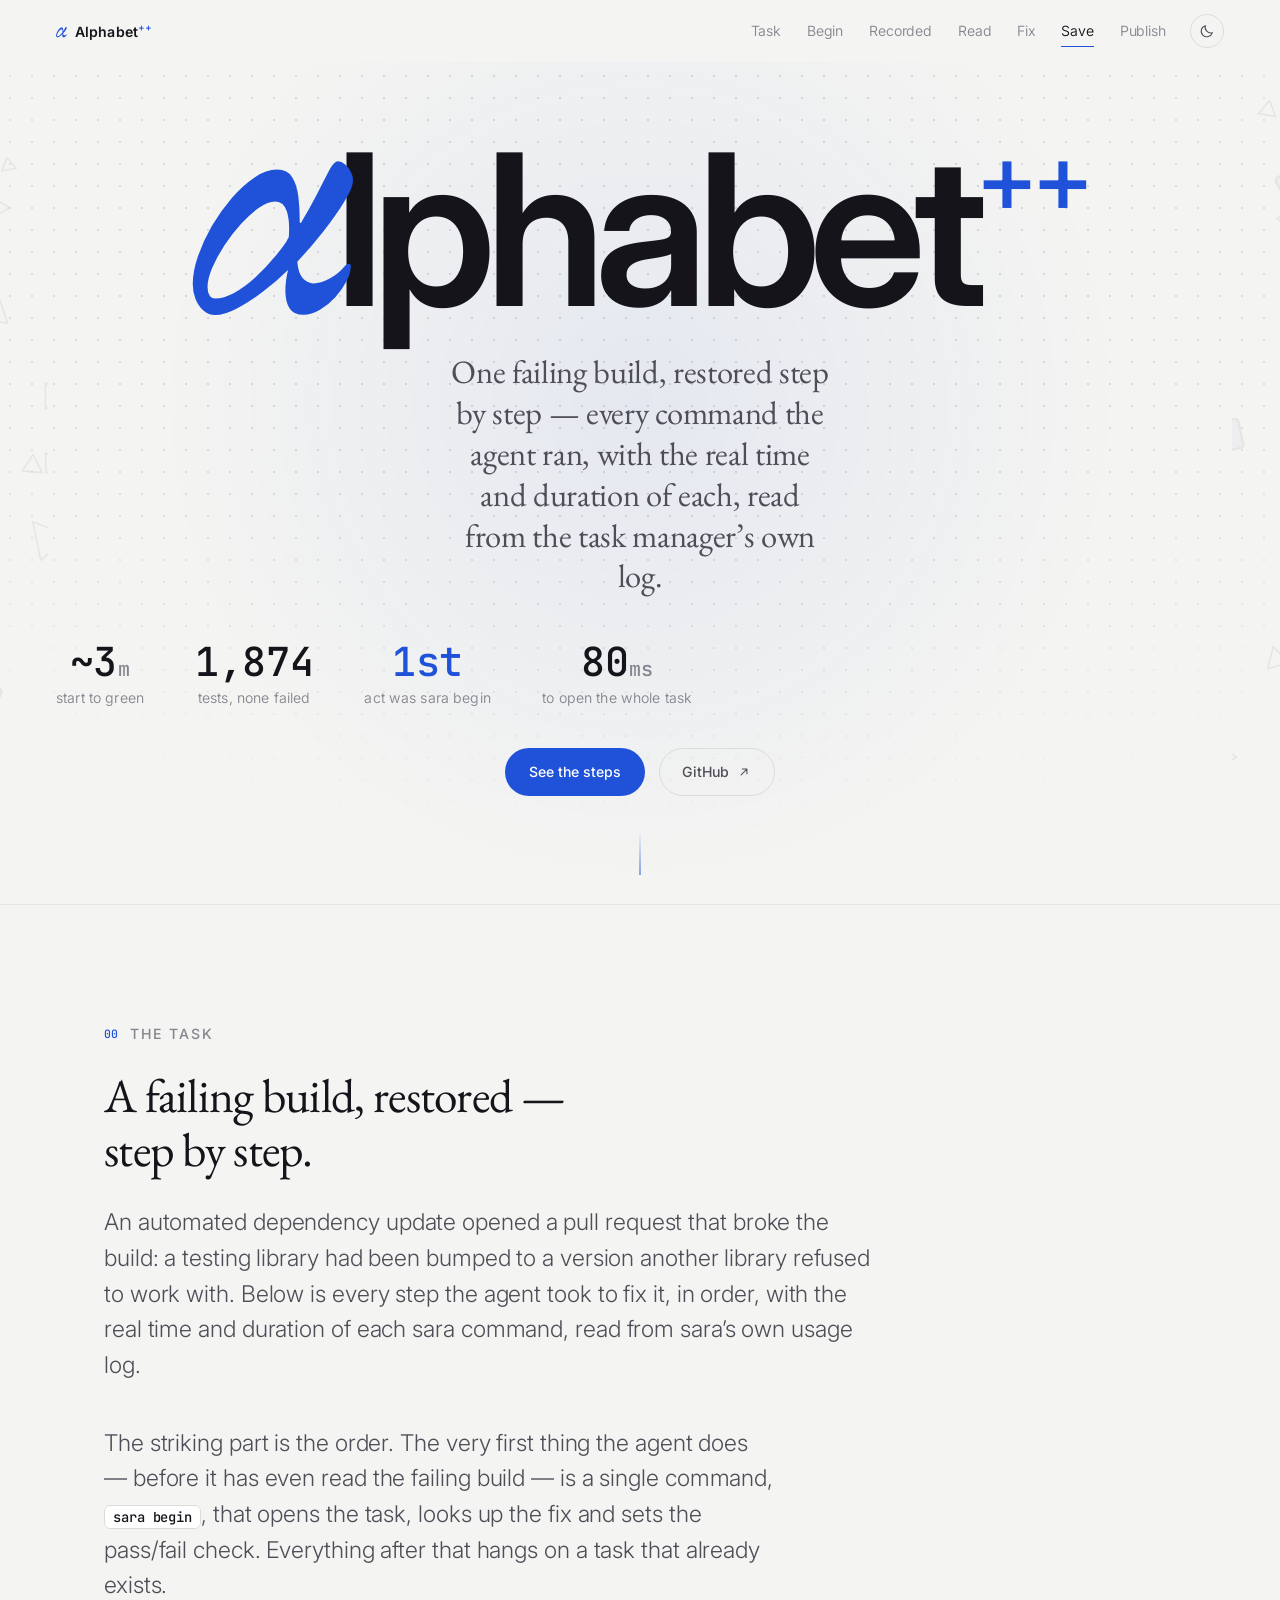
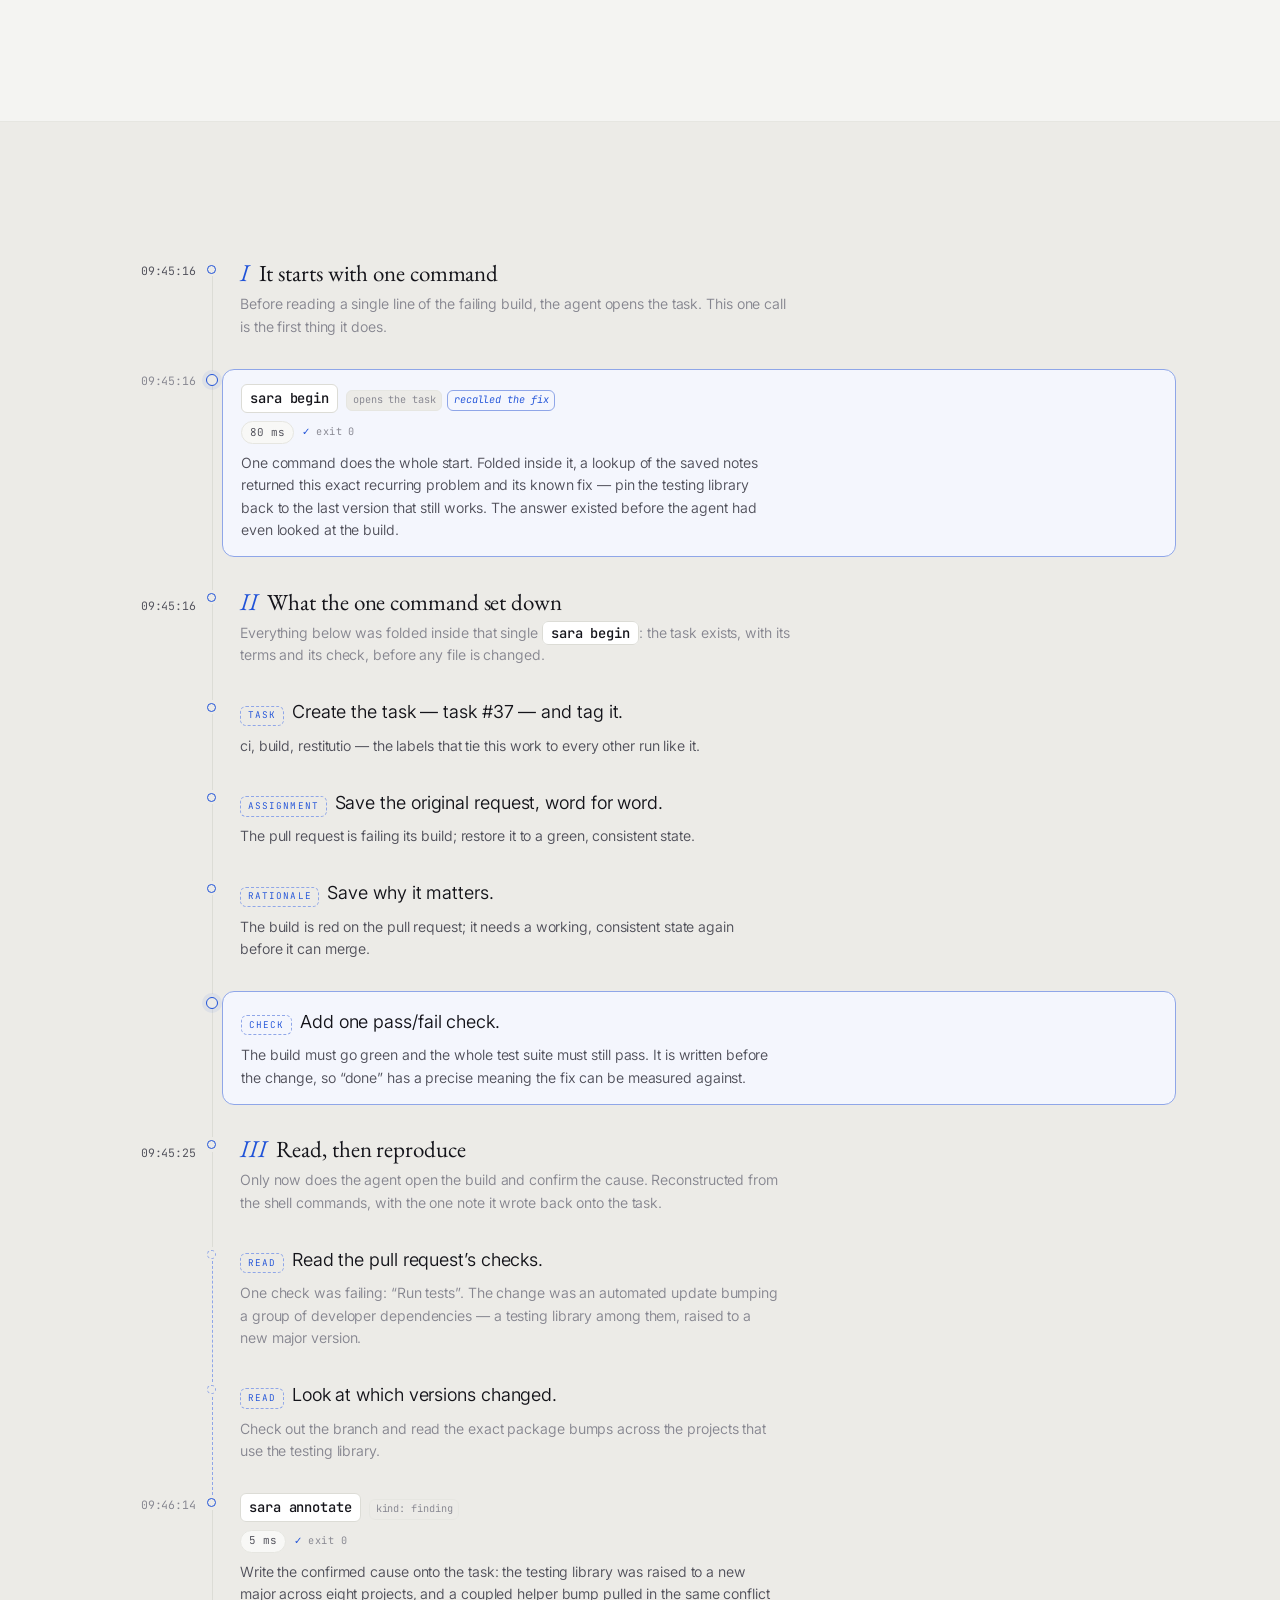
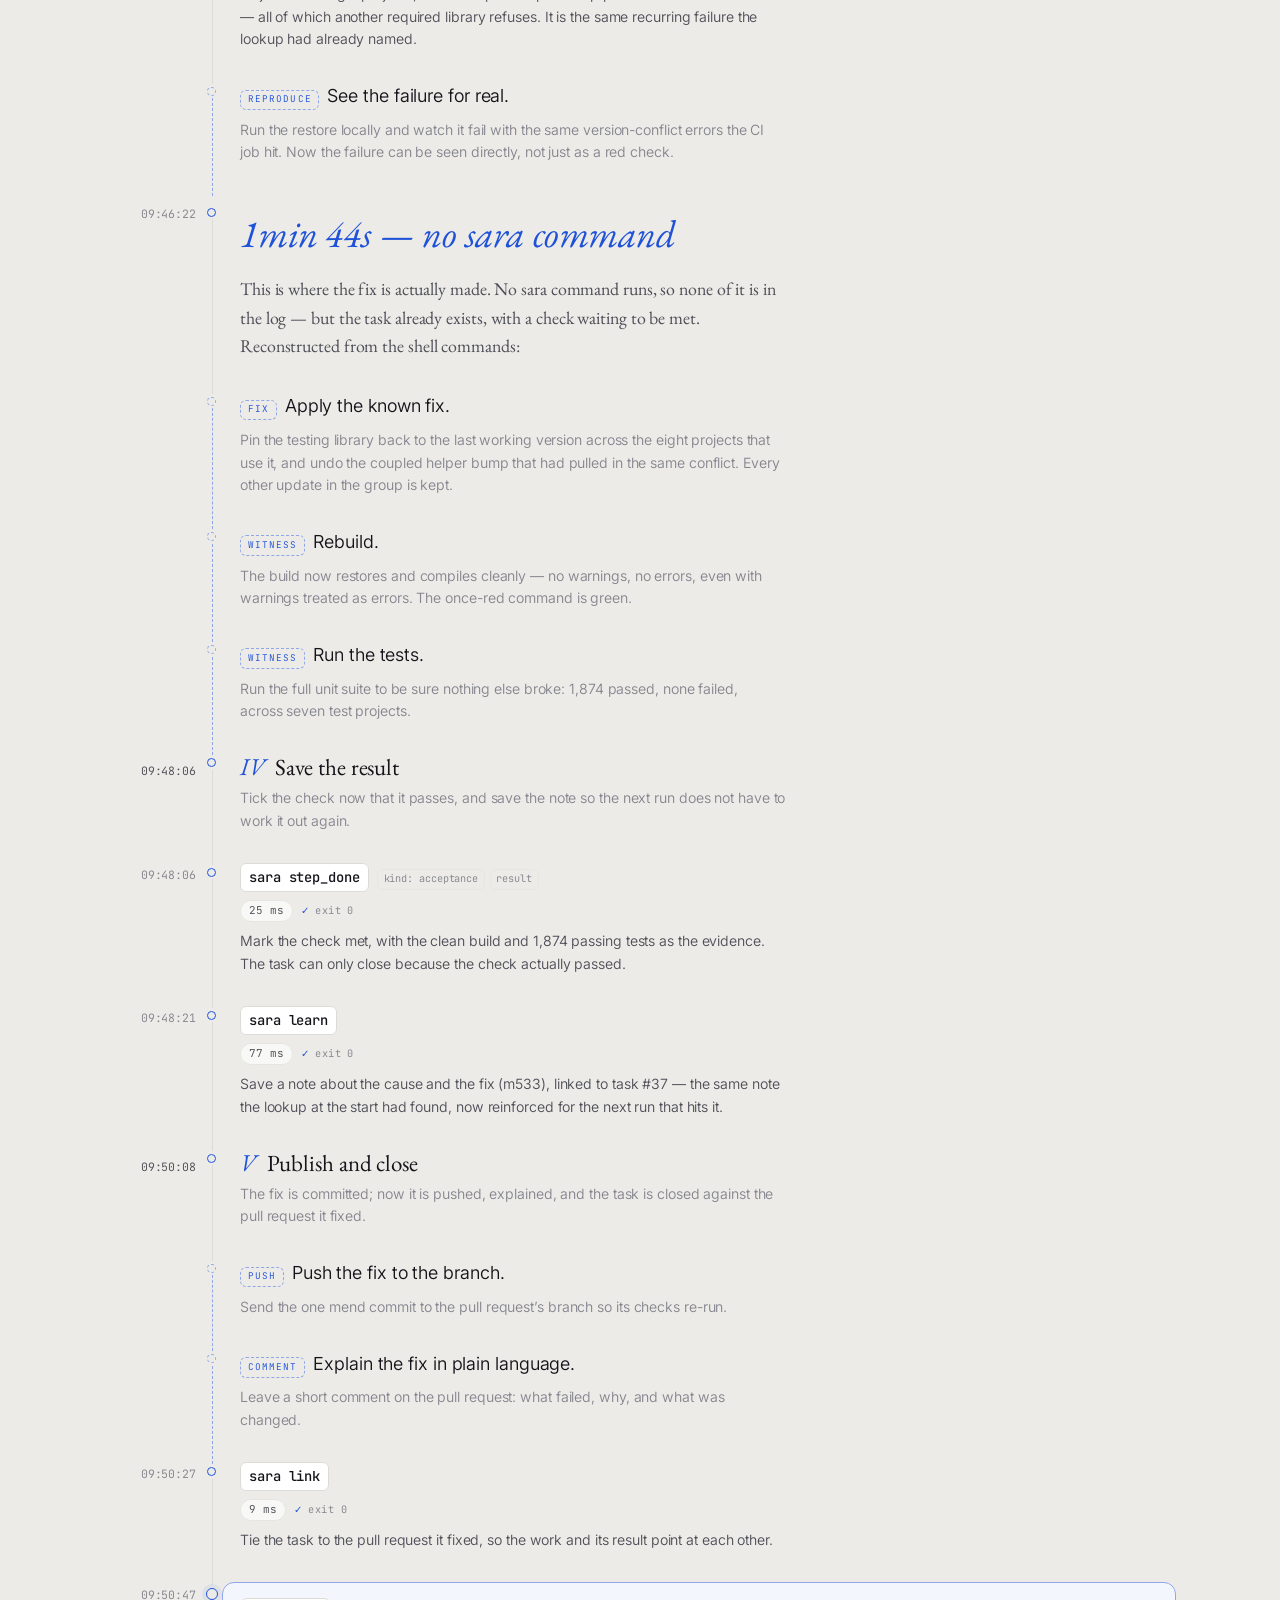
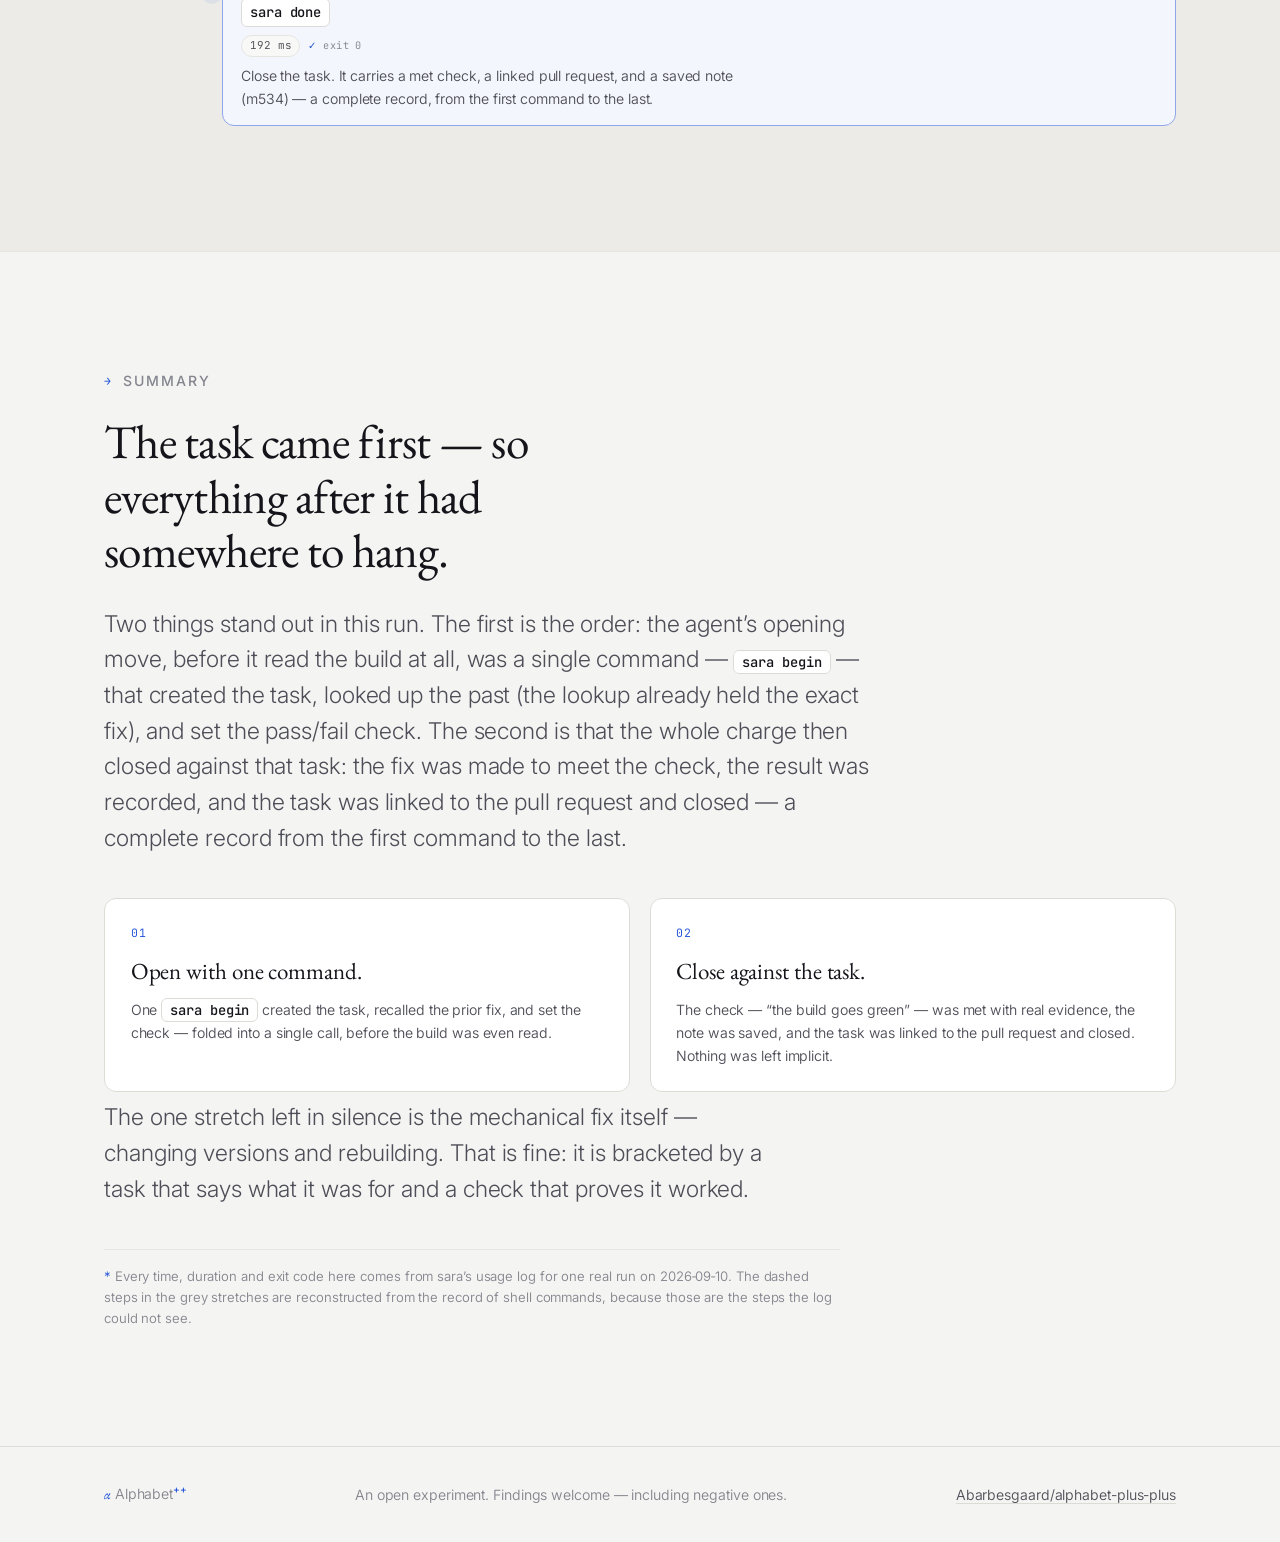
==== commit 5a8a69b7: "Re-base timeline on the ongoing-due-diligence run (fuller charge) Switch the basis from the suspecte" ====
--- a/index.html
+++ b/index.html
@@ -56,11 +56,12 @@
 
   <nav class="site-nav" aria-label="Phases of the run">
     <a href="#context">Task</a>
-    <a href="#before">Read</a>
-    <a href="#recall">Begin</a>
-    <a href="#found">Recorded</a>
+    <a href="#before">Begin</a>
+    <a href="#recall">Recorded</a>
+    <a href="#found">Read</a>
     <a href="#gap">Fix</a>
     <a href="#record">Save</a>
+    <a href="#publish">Publish</a>
   </nav>
 
   <button id="theme-toggle" class="theme-toggle" type="button" aria-label="Switch to light theme" title="Switch theme">
@@ -128,9 +129,9 @@
 
       <div class="stats reveal" data-delay="2">
         <div class="stat"><span class="stat-n">~3<span class="stat-u">m</span></span><span class="stat-l">start to green</span></div>
-        <div class="stat"><span class="stat-n">4</span><span class="stat-l">sara commands</span></div>
-        <div class="stat is-hot"><span class="stat-n">1</span><span class="stat-l">command opens the task</span></div>
-        <div class="stat"><span class="stat-n">20<span class="stat-u">ms</span></span><span class="stat-l">the recall that knew the fix</span></div>
+        <div class="stat"><span class="stat-n">1,874</span><span class="stat-l">tests, none failed</span></div>
+        <div class="stat is-hot"><span class="stat-n">1st</span><span class="stat-l">act was sara begin</span></div>
+        <div class="stat"><span class="stat-n">80<span class="stat-u">ms</span></span><span class="stat-l">to open the whole task</span></div>
       </div>
 
       <div class="cta-row reveal" data-delay="3">
@@ -157,9 +158,10 @@
         and duration of each sara command, read from sara&rsquo;s own usage log.
       </p>
       <p class="lead-para narrow">
-        The interesting part is that one command &mdash; <code class="tl-cmd">sara begin</code>
-        &mdash; opens the whole task, looks up the fix and sets the pass/fail check before a
-        single file is touched; the fixing that follows leaves almost no trace in the log.
+        The striking part is the order. The very first thing the agent does &mdash; before it
+        has even read the failing build &mdash; is a single command, <code class="tl-cmd">sara begin</code>,
+        that opens the task, looks up the fix and sets the pass/fail check. Everything after that
+        hangs on a task that already exists.
       </p>
     </div>
   </section>
@@ -170,67 +172,34 @@
       <ol class="tl tl-full" role="list">
 
         <li class="tl-mark reveal" id="before">
-          <span class="tl-time">08:44:25</span>
-          <div class="tl-body">
-            <p class="tl-phase-name"><span class="tl-rom">I</span> Before the first command</p>
-            <p class="tl-phase-sub">The agent reads its way into the problem. No sara command runs yet &mdash; this stretch is reconstructed from the shell commands it typed.</p>
-          </div>
-        </li>
-
-        <li class="tl-node is-ghost reveal">
-          <div class="tl-body">
-            <p class="tl-head"><span class="tl-kind">read</span> Read the pull request&rsquo;s checks.</p>
-            <p class="tl-note">One check was failing: &ldquo;Run tests&rdquo;. The change was an automated update bumping a group of developer dependencies.</p>
-          </div>
-        </li>
-        <li class="tl-node is-ghost reveal">
-          <div class="tl-body">
-            <p class="tl-head"><span class="tl-kind">read</span> Read the failing job&rsquo;s log.</p>
-            <p class="tl-note">The end of the log was just database noise, so the log was searched for the real error instead.</p>
-          </div>
-        </li>
-        <li class="tl-node is-ghost reveal">
-          <div class="tl-body">
-            <p class="tl-head"><span class="tl-kind">cause</span> Find the conflict.</p>
-            <p class="tl-note">A testing library had been raised to a new major version, but another library it works with only accepts the older versions. The two can&rsquo;t be installed together, so the build refuses to restore.</p>
-          </div>
-        </li>
-        <li class="tl-node is-ghost reveal">
-          <div class="tl-body">
-            <p class="tl-head"><span class="tl-kind">read</span> Fetch the branch and read the change.</p>
-            <p class="tl-note">Check out the update&rsquo;s branch and look at exactly which package versions were changed.</p>
+          <span class="tl-time">09:45:16</span>
+          <div class="tl-body">
+            <p class="tl-phase-name"><span class="tl-rom">I</span> It starts with one command</p>
+            <p class="tl-phase-sub">Before reading a single line of the failing build, the agent opens the task. This one call is the first thing it does.</p>
+          </div>
+        </li>
+
+        <li class="tl-node reveal is-proof">
+          <span class="tl-time">09:45:16</span>
+          <div class="tl-body">
+            <p class="tl-head"><code class="tl-cmd">sara begin</code><span class="tl-flags"><span class="flag">opens the task</span><span class="flag is-hot">recalled the fix</span></span></p>
+            <p class="tl-meta"><span class="tl-dur">80 ms</span><span class="tl-ok">exit 0</span></p>
+            <p class="tl-note">One command does the whole start. Folded inside it, a lookup of the saved notes returned this exact recurring problem and its known fix &mdash; pin the testing library back to the last version that still works. The answer existed before the agent had even looked at the build.</p>
           </div>
         </li>
 
         <li class="tl-mark reveal" id="recall">
-          <span class="tl-time">08:44:41</span>
-          <div class="tl-body">
-            <p class="tl-phase-name"><span class="tl-rom">II</span> One command starts everything</p>
-            <p class="tl-phase-sub">A single call opens the task, looks up the past, and sets the pass/fail check &mdash; all at once, before a file is touched.</p>
-          </div>
-        </li>
-
-        <li class="tl-node reveal is-proof">
-          <span class="tl-time">08:44:41</span>
-          <div class="tl-body">
-            <p class="tl-head"><code class="tl-cmd">sara begin</code><span class="tl-flags"><span class="flag">opens the task</span><span class="flag is-hot">recalled the fix</span></span></p>
-            <p class="tl-meta"><span class="tl-dur">119 ms</span><span class="tl-ok">exit 0</span></p>
-            <p class="tl-note">One command does the whole start. Folded inside it, a lookup of the saved notes returned this exact recurring problem and its known fix &mdash; pin the testing library back to the last version that still works. The answer existed before any of the fixing did.</p>
-          </div>
-        </li>
-
-        <li class="tl-mark reveal" id="found">
-          <span class="tl-time">08:44:41</span>
-          <div class="tl-body">
-            <p class="tl-phase-name"><span class="tl-rom">III</span> What the one command set down</p>
+          <span class="tl-time">09:45:16</span>
+          <div class="tl-body">
+            <p class="tl-phase-name"><span class="tl-rom">II</span> What the one command set down</p>
             <p class="tl-phase-sub">Everything below was folded inside that single <code class="tl-cmd">sara begin</code>: the task exists, with its terms and its check, before any file is changed.</p>
           </div>
         </li>
 
         <li class="tl-node reveal">
           <div class="tl-body">
-            <p class="tl-head"><span class="tl-kind">task</span> Create the task &mdash; task&nbsp;#36 &mdash; and tag it.</p>
-            <p class="tl-note">ci, dependabot, restitutio, dotnet &mdash; the labels that tie this work to every other run like it.</p>
+            <p class="tl-head"><span class="tl-kind">task</span> Create the task &mdash; task&nbsp;#37 &mdash; and tag it.</p>
+            <p class="tl-note">ci, build, restitutio &mdash; the labels that tie this work to every other run like it.</p>
           </div>
         </li>
         <li class="tl-node reveal">
@@ -242,65 +211,80 @@
         <li class="tl-node reveal">
           <div class="tl-body">
             <p class="tl-head"><span class="tl-kind">rationale</span> Save why it matters.</p>
-            <p class="tl-note">An automated update raised a group of developer dependencies and the test job now fails; it is a known, recurring block that keeps the update from merging.</p>
-          </div>
-        </li>
-        <li class="tl-node reveal">
-          <div class="tl-body">
-            <p class="tl-head"><span class="tl-kind">finding</span> Write the cause onto the task.</p>
-            <p class="tl-note">The lookup&rsquo;s answer is recorded against the work, so it is tied to this task and not lost.</p>
+            <p class="tl-note">The build is red on the pull request; it needs a working, consistent state again before it can merge.</p>
           </div>
         </li>
         <li class="tl-node reveal is-proof">
           <div class="tl-body">
-            <p class="tl-head"><span class="tl-kind">check</span> Add one pass/fail check &mdash; and it is a command.</p>
-            <p class="tl-note">The test job must go green. It is written before the change, so &ldquo;done&rdquo; has a precise meaning the fix can be measured against.</p>
-          </div>
-        </li>
-
-        <li class="tl-gaphead reveal" id="gap">
-          <span class="tl-time">08:44:42</span>
-          <div class="tl-body">
-            <p class="gap-dur">2&#8202;min 28&#8202;s &mdash; almost no sara command</p>
-            <p class="gap-lead">This is where the fix is actually made. Only one sara command runs in it &mdash; a single note, mid-fix, confirming the cause. The version changes and the rebuild themselves leave no trace in the log. The task already exists, with a check waiting to be met. Reconstructed from the shell commands:</p>
-          </div>
-        </li>
-
-        <li class="tl-node is-ghost reveal">
-          <div class="tl-body">
-            <p class="tl-head"><span class="tl-kind">reproduce</span> See the failure for real.</p>
-            <p class="tl-note">Run the restore locally and watch it fail in seven test projects with the same version-conflict error the CI job hit. Now the failure can be seen directly, not just as a red check.</p>
-          </div>
-        </li>
-        <li class="tl-node reveal">
-          <span class="tl-time">08:45:46</span>
+            <p class="tl-head"><span class="tl-kind">check</span> Add one pass/fail check.</p>
+            <p class="tl-note">The build must go green and the whole test suite must still pass. It is written before the change, so &ldquo;done&rdquo; has a precise meaning the fix can be measured against.</p>
+          </div>
+        </li>
+
+        <li class="tl-mark reveal" id="found">
+          <span class="tl-time">09:45:25</span>
+          <div class="tl-body">
+            <p class="tl-phase-name"><span class="tl-rom">III</span> Read, then reproduce</p>
+            <p class="tl-phase-sub">Only now does the agent open the build and confirm the cause. Reconstructed from the shell commands, with the one note it wrote back onto the task.</p>
+          </div>
+        </li>
+
+        <li class="tl-node is-ghost reveal">
+          <div class="tl-body">
+            <p class="tl-head"><span class="tl-kind">read</span> Read the pull request&rsquo;s checks.</p>
+            <p class="tl-note">One check was failing: &ldquo;Run tests&rdquo;. The change was an automated update bumping a group of developer dependencies &mdash; a testing library among them, raised to a new major version.</p>
+          </div>
+        </li>
+        <li class="tl-node is-ghost reveal">
+          <div class="tl-body">
+            <p class="tl-head"><span class="tl-kind">read</span> Look at which versions changed.</p>
+            <p class="tl-note">Check out the branch and read the exact package bumps across the projects that use the testing library.</p>
+          </div>
+        </li>
+        <li class="tl-node reveal">
+          <span class="tl-time">09:46:14</span>
           <div class="tl-body">
             <p class="tl-head"><code class="tl-cmd">sara annotate</code><span class="tl-flags"><span class="flag">kind: finding</span></span></p>
             <p class="tl-meta"><span class="tl-dur">5 ms</span><span class="tl-ok">exit 0</span></p>
-            <p class="tl-note">Record the confirmed cause on the task: an automated bump raised the testing library to a new major across five projects, and two coupled helper bumps pulled in the same conflict &mdash; all of which an older, required version refuses.</p>
-          </div>
-        </li>
+            <p class="tl-note">Write the confirmed cause onto the task: the testing library was raised to a new major across eight projects, and a coupled helper bump pulled in the same conflict &mdash; all of which another required library refuses. It is the same recurring failure the lookup had already named.</p>
+          </div>
+        </li>
+        <li class="tl-node is-ghost reveal">
+          <div class="tl-body">
+            <p class="tl-head"><span class="tl-kind">reproduce</span> See the failure for real.</p>
+            <p class="tl-note">Run the restore locally and watch it fail with the same version-conflict errors the CI job hit. Now the failure can be seen directly, not just as a red check.</p>
+          </div>
+        </li>
+
+        <li class="tl-gaphead reveal" id="gap">
+          <span class="tl-time">09:46:22</span>
+          <div class="tl-body">
+            <p class="gap-dur">1&#8202;min 44&#8202;s &mdash; no sara command</p>
+            <p class="gap-lead">This is where the fix is actually made. No sara command runs, so none of it is in the log &mdash; but the task already exists, with a check waiting to be met. Reconstructed from the shell commands:</p>
+          </div>
+        </li>
+
         <li class="tl-node is-ghost reveal">
           <div class="tl-body">
             <p class="tl-head"><span class="tl-kind">fix</span> Apply the known fix.</p>
-            <p class="tl-note">Pin the testing library back to the last working version across the five projects that use it, and undo the two coupled bumps that had pulled in the same conflict. Every other update in the group is kept.</p>
+            <p class="tl-note">Pin the testing library back to the last working version across the eight projects that use it, and undo the coupled helper bump that had pulled in the same conflict. Every other update in the group is kept.</p>
           </div>
         </li>
         <li class="tl-node is-ghost reveal">
           <div class="tl-body">
             <p class="tl-head"><span class="tl-kind">witness</span> Rebuild.</p>
-            <p class="tl-note">The build now restores and compiles cleanly &mdash; no warnings, no errors. The once-red command is green.</p>
+            <p class="tl-note">The build now restores and compiles cleanly &mdash; no warnings, no errors, even with warnings treated as errors. The once-red command is green.</p>
           </div>
         </li>
         <li class="tl-node is-ghost reveal">
           <div class="tl-body">
             <p class="tl-head"><span class="tl-kind">witness</span> Run the tests.</p>
-            <p class="tl-note">Run the unit tests to be sure nothing else broke: 125 passed, none failed.</p>
+            <p class="tl-note">Run the full unit suite to be sure nothing else broke: 1,874 passed, none failed, across seven test projects.</p>
           </div>
         </li>
 
         <li class="tl-mark reveal" id="record">
-          <span class="tl-time">08:47:10</span>
+          <span class="tl-time">09:48:06</span>
           <div class="tl-body">
             <p class="tl-phase-name"><span class="tl-rom">IV</span> Save the result</p>
             <p class="tl-phase-sub">Tick the check now that it passes, and save the note so the next run does not have to work it out again.</p>
@@ -308,19 +292,56 @@
         </li>
 
         <li class="tl-node reveal">
-          <span class="tl-time">08:47:10</span>
+          <span class="tl-time">09:48:06</span>
           <div class="tl-body">
             <p class="tl-head"><code class="tl-cmd">sara step_done</code><span class="tl-flags"><span class="flag">kind: acceptance</span><span class="flag">result</span></span></p>
-            <p class="tl-meta"><span class="tl-dur">88 ms</span><span class="tl-ok">exit 0</span></p>
-            <p class="tl-note">Mark the check met, with the clean build and 125 passing tests as the evidence. The task can only close because the check actually passed.</p>
-          </div>
-        </li>
-        <li class="tl-node reveal">
-          <span class="tl-time">08:47:10</span>
+            <p class="tl-meta"><span class="tl-dur">25 ms</span><span class="tl-ok">exit 0</span></p>
+            <p class="tl-note">Mark the check met, with the clean build and 1,874 passing tests as the evidence. The task can only close because the check actually passed.</p>
+          </div>
+        </li>
+        <li class="tl-node reveal">
+          <span class="tl-time">09:48:21</span>
           <div class="tl-body">
             <p class="tl-head"><code class="tl-cmd">sara learn</code></p>
-            <p class="tl-meta"><span class="tl-dur">91 ms</span><span class="tl-ok">exit 0</span></p>
-            <p class="tl-note">Save a note about the cause and the fix (m527), linked to task&nbsp;#36 &mdash; the same note the lookup at the start had found, now reinforced. The change is committed; pushing it is a separate, later step.</p>
+            <p class="tl-meta"><span class="tl-dur">77 ms</span><span class="tl-ok">exit 0</span></p>
+            <p class="tl-note">Save a note about the cause and the fix (m533), linked to task&nbsp;#37 &mdash; the same note the lookup at the start had found, now reinforced for the next run that hits it.</p>
+          </div>
+        </li>
+
+        <li class="tl-mark reveal" id="publish">
+          <span class="tl-time">09:50:08</span>
+          <div class="tl-body">
+            <p class="tl-phase-name"><span class="tl-rom">V</span> Publish and close</p>
+            <p class="tl-phase-sub">The fix is committed; now it is pushed, explained, and the task is closed against the pull request it fixed.</p>
+          </div>
+        </li>
+
+        <li class="tl-node is-ghost reveal">
+          <div class="tl-body">
+            <p class="tl-head"><span class="tl-kind">push</span> Push the fix to the branch.</p>
+            <p class="tl-note">Send the one mend commit to the pull request&rsquo;s branch so its checks re-run.</p>
+          </div>
+        </li>
+        <li class="tl-node is-ghost reveal">
+          <div class="tl-body">
+            <p class="tl-head"><span class="tl-kind">comment</span> Explain the fix in plain language.</p>
+            <p class="tl-note">Leave a short comment on the pull request: what failed, why, and what was changed.</p>
+          </div>
+        </li>
+        <li class="tl-node reveal">
+          <span class="tl-time">09:50:27</span>
+          <div class="tl-body">
+            <p class="tl-head"><code class="tl-cmd">sara link</code></p>
+            <p class="tl-meta"><span class="tl-dur">9 ms</span><span class="tl-ok">exit 0</span></p>
+            <p class="tl-note">Tie the task to the pull request it fixed, so the work and its result point at each other.</p>
+          </div>
+        </li>
+        <li class="tl-node reveal is-proof">
+          <span class="tl-time">09:50:47</span>
+          <div class="tl-body">
+            <p class="tl-head"><code class="tl-cmd">sara done</code></p>
+            <p class="tl-meta"><span class="tl-dur">192 ms</span><span class="tl-ok">exit 0</span></p>
+            <p class="tl-note">Close the task. It carries a met check, a linked pull request, and a saved note (m534) &mdash; a complete record, from the first command to the last.</p>
           </div>
         </li>
 
@@ -332,31 +353,32 @@
   <section class="band" id="point">
     <div class="wrap">
       <p class="kicker"><span class="num">&rarr;</span> Summary</p>
-      <h2 class="h2">One command founded the task &mdash; so the fix had something to aim at.</h2>
+      <h2 class="h2">The task came first &mdash; so everything after it had somewhere to hang.</h2>
       <p class="lead-para">
-        Two things stand out in this run. The first is that a single command did the whole
-        start: <code class="tl-cmd">sara begin</code> created the task, looked up the past
-        &mdash; and the lookup already held the exact fix &mdash; recorded the cause, and set
-        the pass/fail check, all before one file was changed. The second is that, because the
-        check existed first, the near-silent stretch of fixing was aimed at a clear target, and
-        the task could only close once that check truly passed.
+        Two things stand out in this run. The first is the order: the agent&rsquo;s opening
+        move, before it read the build at all, was a single command &mdash;
+        <code class="tl-cmd">sara begin</code> &mdash; that created the task, looked up the past
+        (the lookup already held the exact fix), and set the pass/fail check. The second is that
+        the whole charge then closed against that task: the fix was made to meet the check, the
+        result was recorded, and the task was linked to the pull request and closed &mdash; a
+        complete record from the first command to the last.
       </p>
 
       <div class="two-up">
         <div class="up-card">
           <p class="up-n">01</p>
-          <p class="up-t">Start with one command.</p>
-          <p class="up-b">One <code class="tl-cmd">sara begin</code> opened the task, recalled the prior fix, recorded the cause, and set the check &mdash; folded into a single call, before any change was made.</p>
+          <p class="up-t">Open with one command.</p>
+          <p class="up-b">One <code class="tl-cmd">sara begin</code> created the task, recalled the prior fix, and set the check &mdash; folded into a single call, before the build was even read.</p>
         </div>
         <div class="up-card">
           <p class="up-n">02</p>
-          <p class="up-t">Define done before fixing.</p>
-          <p class="up-b">The check &mdash; &ldquo;the test job goes green&rdquo; &mdash; was written before the change. The fix then had a target, and closing the task required the check to pass for real.</p>
+          <p class="up-t">Close against the task.</p>
+          <p class="up-b">The check &mdash; &ldquo;the build goes green&rdquo; &mdash; was met with real evidence, the note was saved, and the task was linked to the pull request and closed. Nothing was left implicit.</p>
         </div>
       </div>
 
       <p class="lead-para narrow">
-        The one stretch still left in near-silence is the mechanical fix itself &mdash; changing
+        The one stretch left in silence is the mechanical fix itself &mdash; changing
         versions and rebuilding. That is fine: it is bracketed by a task that says what it
         was for and a check that proves it worked.
       </p>
@@ -364,7 +386,7 @@
       <p class="footnote">
         <span class="fn-star">*</span> Every time, duration and exit code here comes from
         sara&rsquo;s usage log for one real run on 2026&#8209;09&#8209;10. The dashed steps in
-        the two grey stretches are reconstructed from the record of shell commands, because
+        the grey stretches are reconstructed from the record of shell commands, because
         those are the steps the log could not see.
       </p>
     </div>
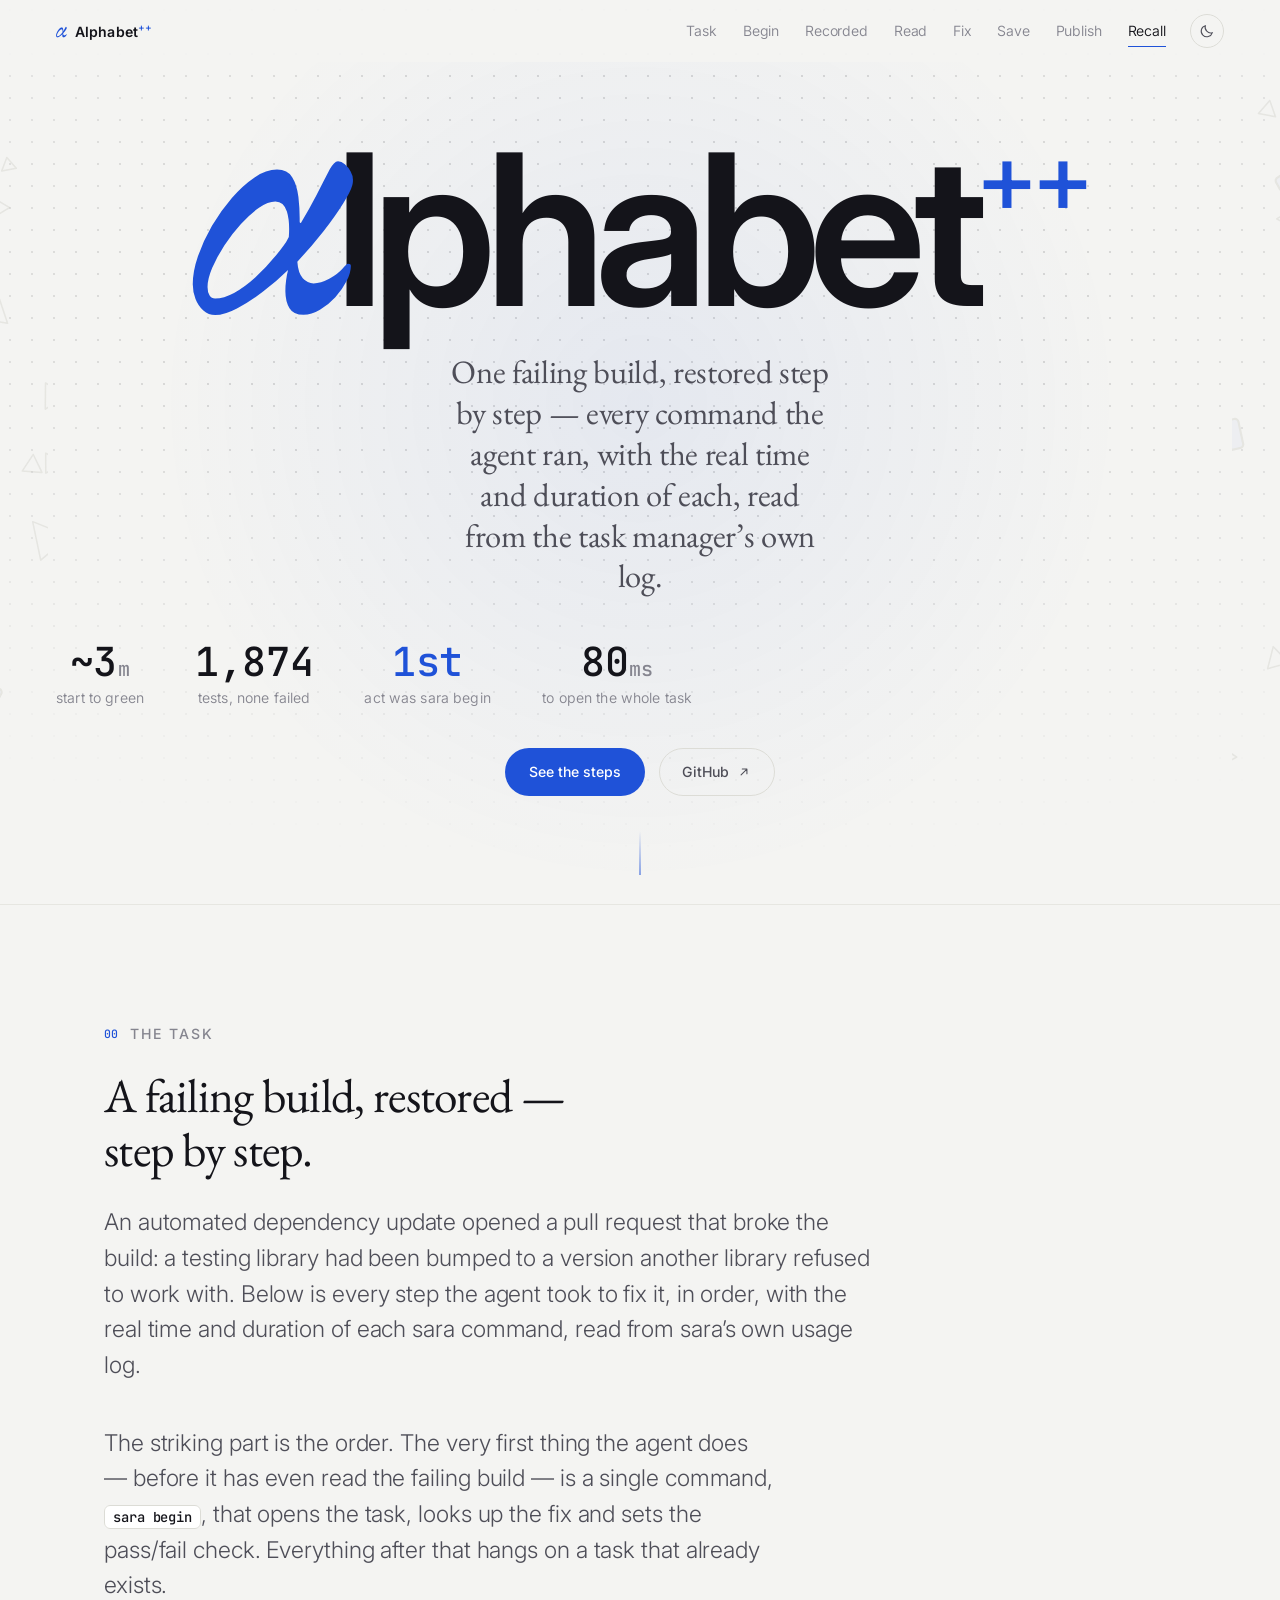
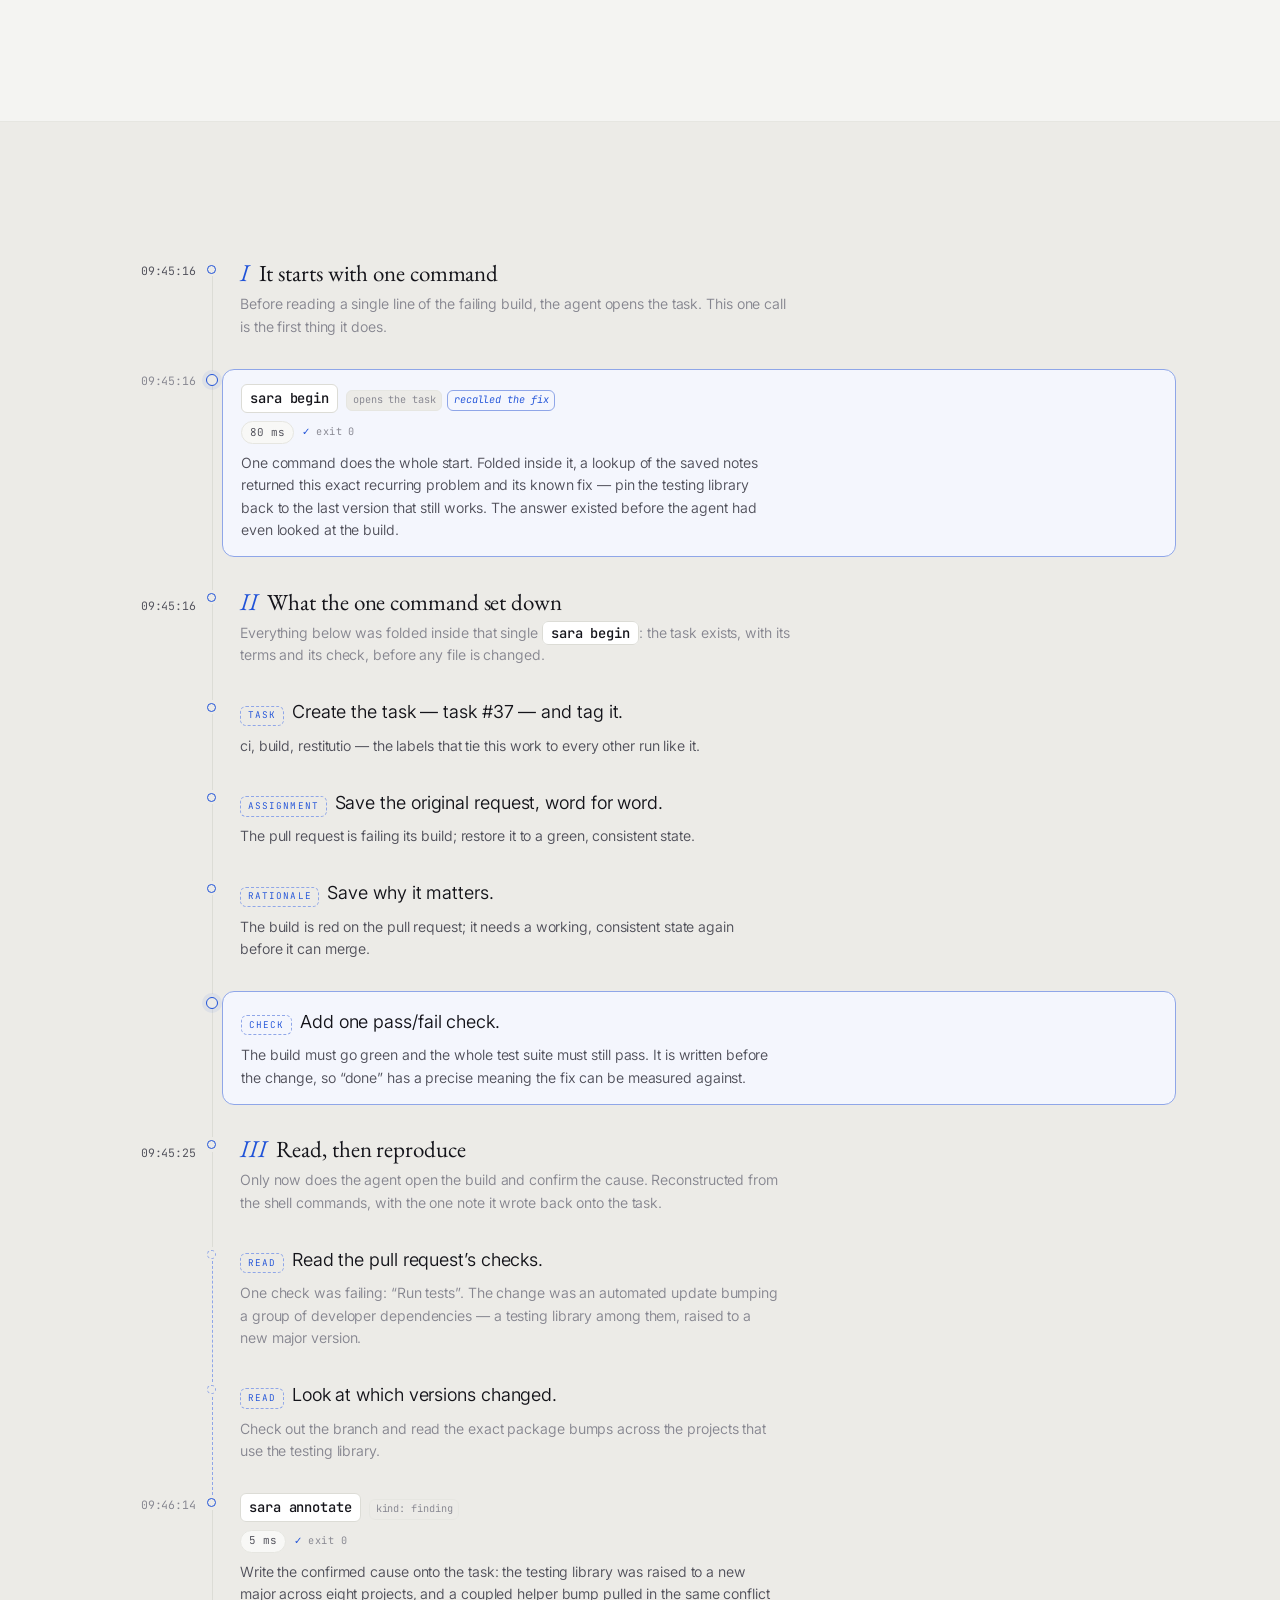
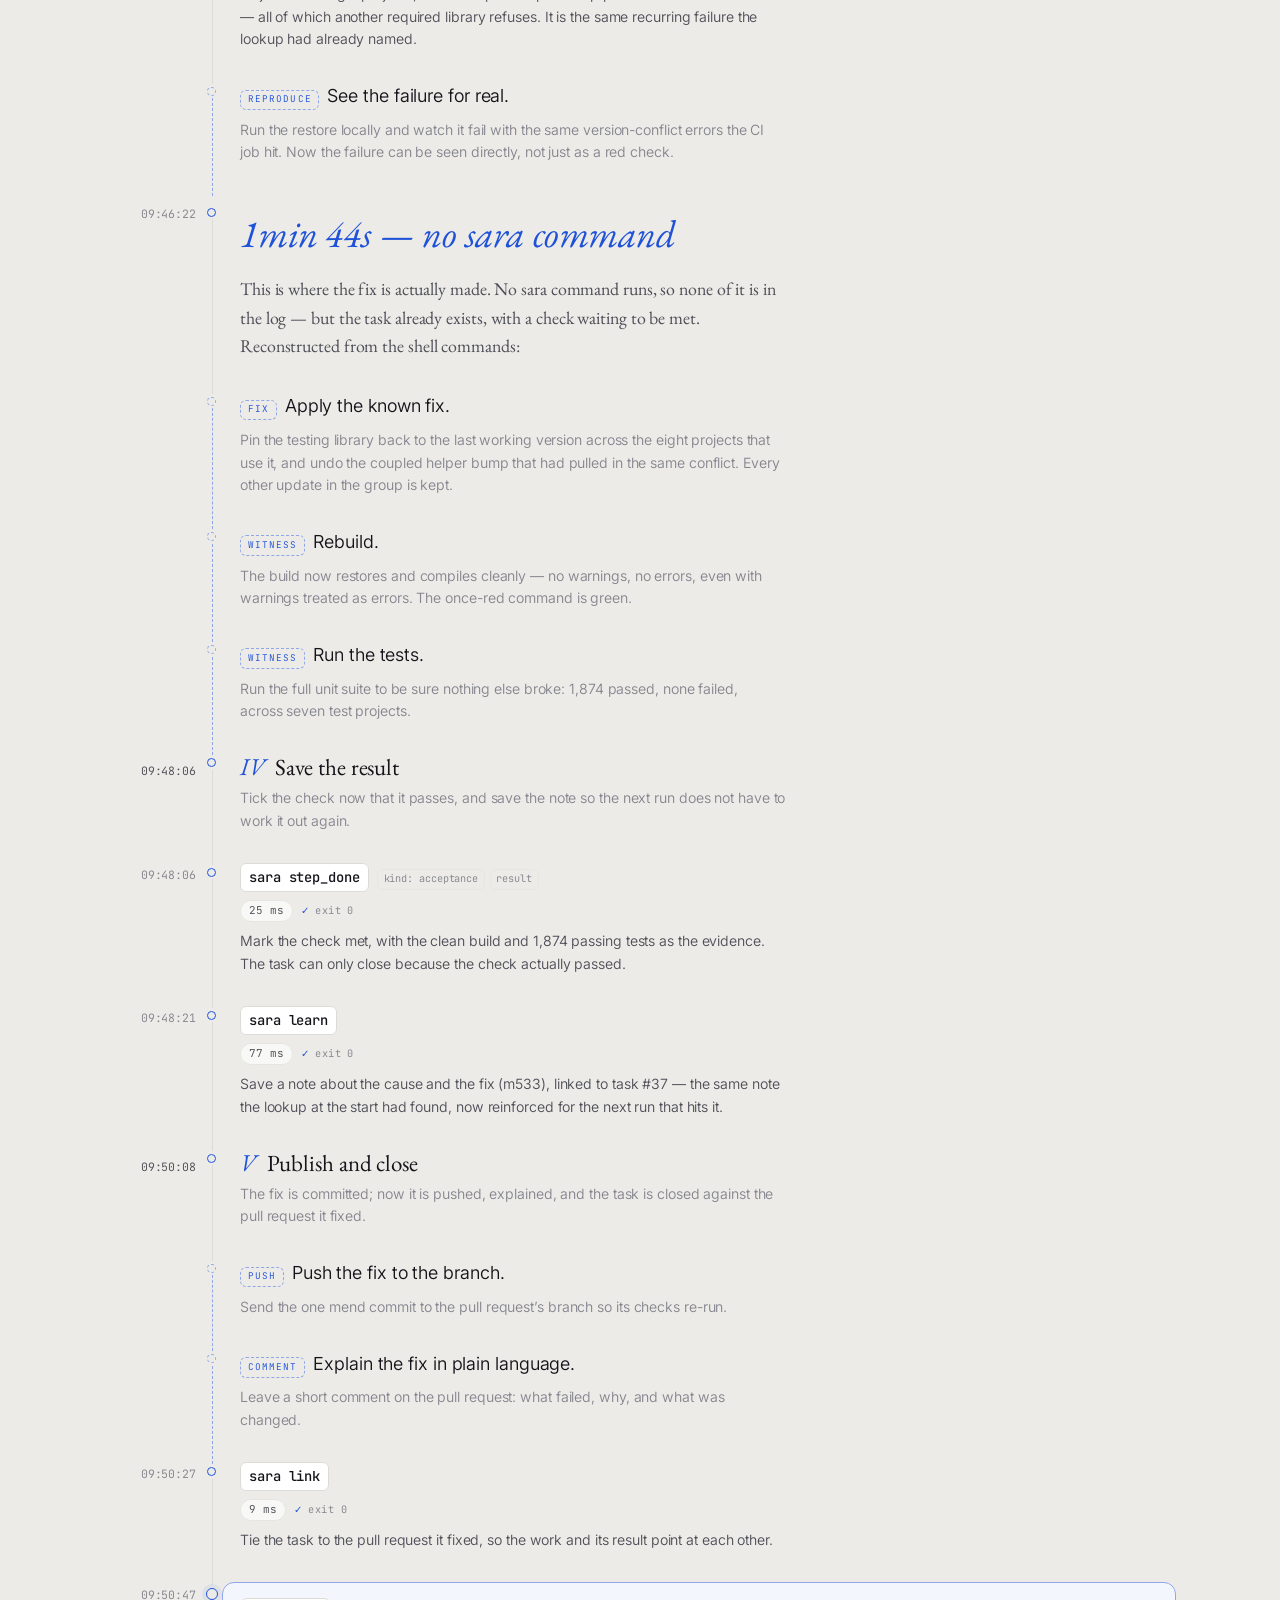
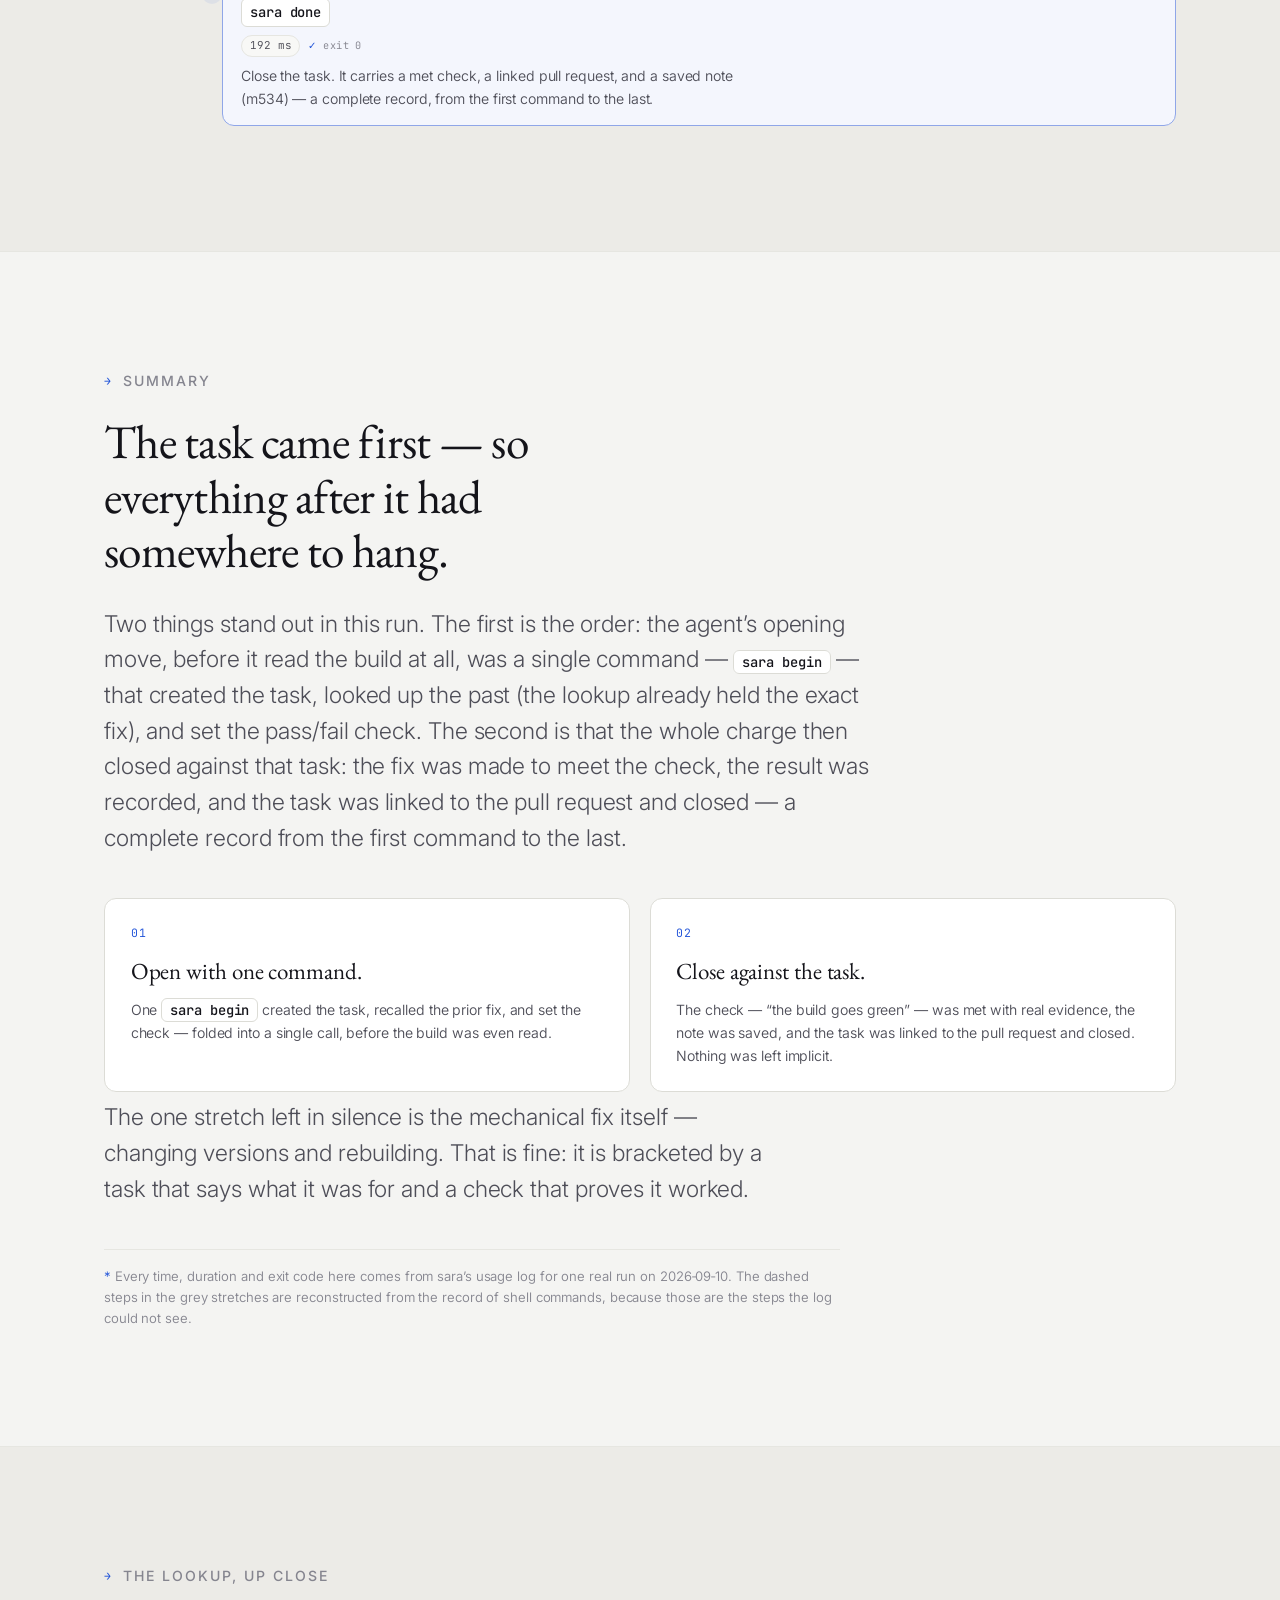
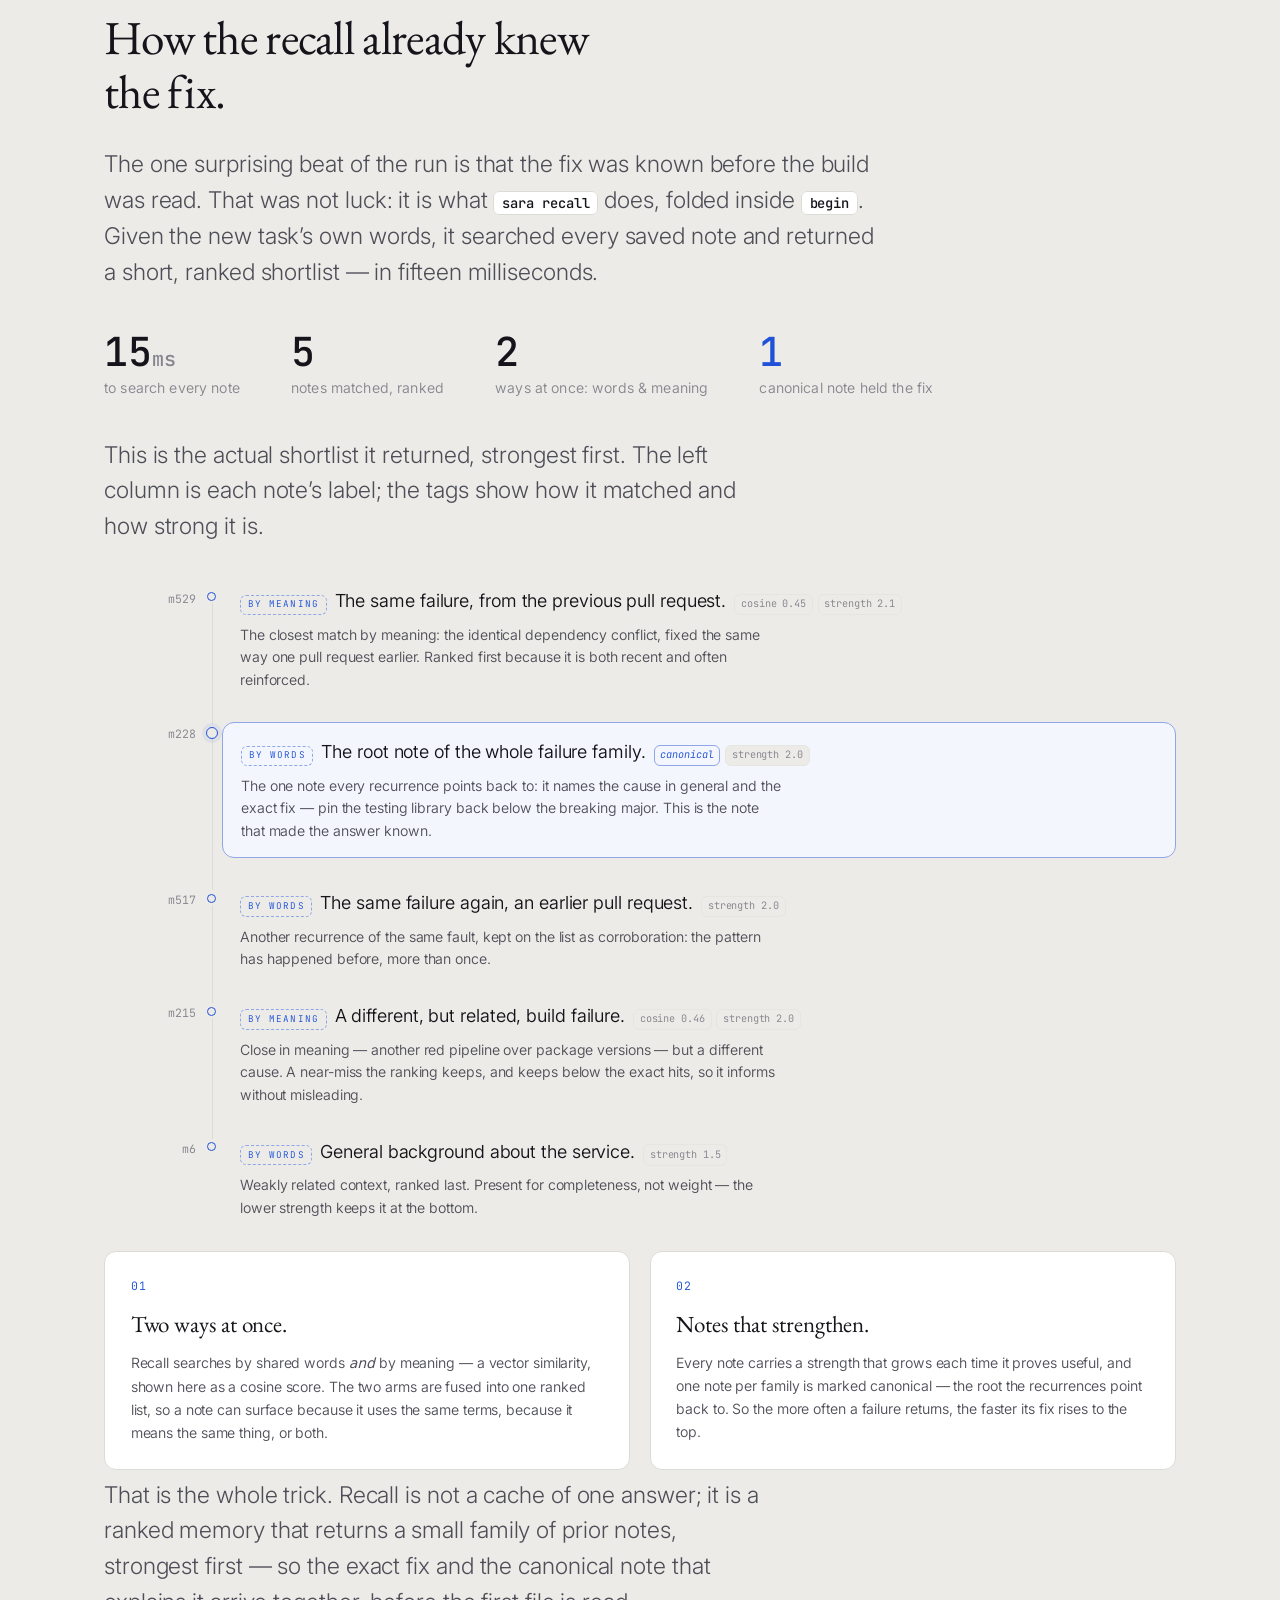
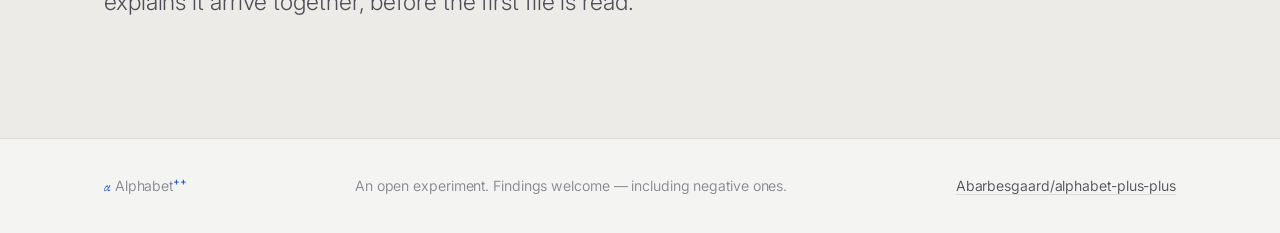
==== commit e7bd5b0f: "Add "How the recall already knew the fix" section Explain sara's recall specifically, grounded in th" ====
--- a/index.html
+++ b/index.html
@@ -62,6 +62,7 @@
     <a href="#gap">Fix</a>
     <a href="#record">Save</a>
     <a href="#publish">Publish</a>
+    <a href="#recall-how">Recall</a>
   </nav>
 
   <button id="theme-toggle" class="theme-toggle" type="button" aria-label="Switch to light theme" title="Switch theme">
@@ -392,6 +393,89 @@
     </div>
   </section>
 
+  <!-- ================= HOW RECALL WORKS ================= -->
+  <section class="band alt" id="recall-how">
+    <div class="wrap">
+      <p class="kicker"><span class="num">&rarr;</span> The lookup, up close</p>
+      <h2 class="h2">How the recall already knew the fix.</h2>
+      <p class="lead-para">
+        The one surprising beat of the run is that the fix was known before the build was read.
+        That was not luck: it is what <code class="tl-cmd">sara recall</code> does, folded inside
+        <code class="tl-cmd">begin</code>. Given the new task&rsquo;s own words, it searched every
+        saved note and returned a short, ranked shortlist &mdash; in fifteen milliseconds.
+      </p>
+
+      <div class="stats">
+        <div class="stat"><span class="stat-n">15<span class="stat-u">ms</span></span><span class="stat-l">to search every note</span></div>
+        <div class="stat"><span class="stat-n">5</span><span class="stat-l">notes matched, ranked</span></div>
+        <div class="stat"><span class="stat-n">2</span><span class="stat-l">ways at once: words &amp; meaning</span></div>
+        <div class="stat is-hot"><span class="stat-n">1</span><span class="stat-l">canonical note held the fix</span></div>
+      </div>
+
+      <p class="lead-para narrow">
+        This is the actual shortlist it returned, strongest first. The left column is each
+        note&rsquo;s label; the tags show how it matched and how strong it is.
+      </p>
+
+      <ol class="tl tl-full" role="list">
+        <li class="tl-node reveal">
+          <span class="tl-time">m529</span>
+          <div class="tl-body">
+            <p class="tl-head"><span class="tl-kind">by meaning</span> The same failure, from the previous pull request.<span class="tl-flags"><span class="flag">cosine 0.45</span><span class="flag">strength 2.1</span></span></p>
+            <p class="tl-note">The closest match by meaning: the identical dependency conflict, fixed the same way one pull request earlier. Ranked first because it is both recent and often reinforced.</p>
+          </div>
+        </li>
+        <li class="tl-node reveal is-proof">
+          <span class="tl-time">m228</span>
+          <div class="tl-body">
+            <p class="tl-head"><span class="tl-kind">by words</span> The root note of the whole failure family.<span class="tl-flags"><span class="flag is-hot">canonical</span><span class="flag">strength 2.0</span></span></p>
+            <p class="tl-note">The one note every recurrence points back to: it names the cause in general and the exact fix &mdash; pin the testing library back below the breaking major. This is the note that made the answer known.</p>
+          </div>
+        </li>
+        <li class="tl-node reveal">
+          <span class="tl-time">m517</span>
+          <div class="tl-body">
+            <p class="tl-head"><span class="tl-kind">by words</span> The same failure again, an earlier pull request.<span class="tl-flags"><span class="flag">strength 2.0</span></span></p>
+            <p class="tl-note">Another recurrence of the same fault, kept on the list as corroboration: the pattern has happened before, more than once.</p>
+          </div>
+        </li>
+        <li class="tl-node reveal">
+          <span class="tl-time">m215</span>
+          <div class="tl-body">
+            <p class="tl-head"><span class="tl-kind">by meaning</span> A different, but related, build failure.<span class="tl-flags"><span class="flag">cosine 0.46</span><span class="flag">strength 2.0</span></span></p>
+            <p class="tl-note">Close in meaning &mdash; another red pipeline over package versions &mdash; but a different cause. A near-miss the ranking keeps, and keeps below the exact hits, so it informs without misleading.</p>
+          </div>
+        </li>
+        <li class="tl-node reveal">
+          <span class="tl-time">m6</span>
+          <div class="tl-body">
+            <p class="tl-head"><span class="tl-kind">by words</span> General background about the service.<span class="tl-flags"><span class="flag">strength 1.5</span></span></p>
+            <p class="tl-note">Weakly related context, ranked last. Present for completeness, not weight &mdash; the lower strength keeps it at the bottom.</p>
+          </div>
+        </li>
+      </ol>
+
+      <div class="two-up">
+        <div class="up-card">
+          <p class="up-n">01</p>
+          <p class="up-t">Two ways at once.</p>
+          <p class="up-b">Recall searches by shared words <em>and</em> by meaning &mdash; a vector similarity, shown here as a cosine score. The two arms are fused into one ranked list, so a note can surface because it uses the same terms, because it means the same thing, or both.</p>
+        </div>
+        <div class="up-card">
+          <p class="up-n">02</p>
+          <p class="up-t">Notes that strengthen.</p>
+          <p class="up-b">Every note carries a strength that grows each time it proves useful, and one note per family is marked canonical &mdash; the root the recurrences point back to. So the more often a failure returns, the faster its fix rises to the top.</p>
+        </div>
+      </div>
+
+      <p class="lead-para narrow">
+        That is the whole trick. Recall is not a cache of one answer; it is a ranked memory that
+        returns a small family of prior notes, strongest first &mdash; so the exact fix and the
+        canonical note that explains it arrive together, before the first file is read.
+      </p>
+    </div>
+  </section>
+
 </main>
 
 <footer class="site-foot">
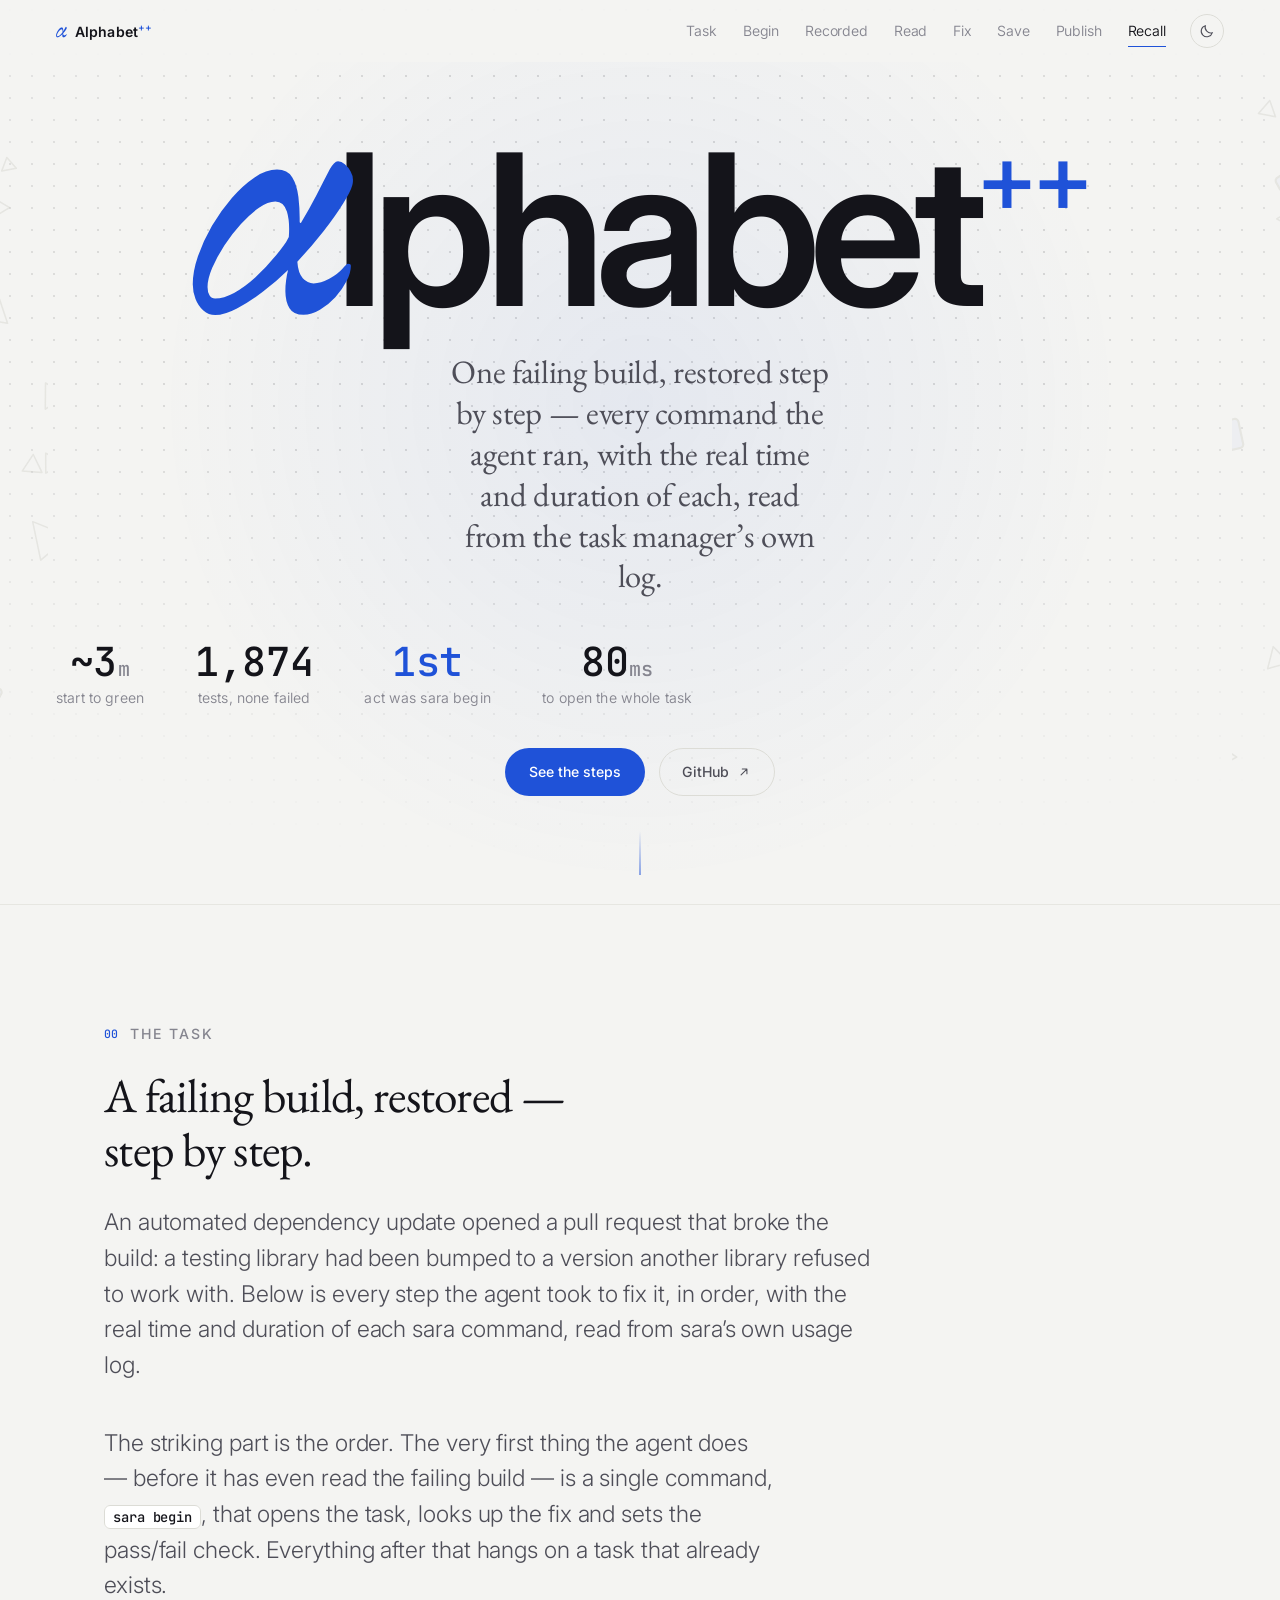
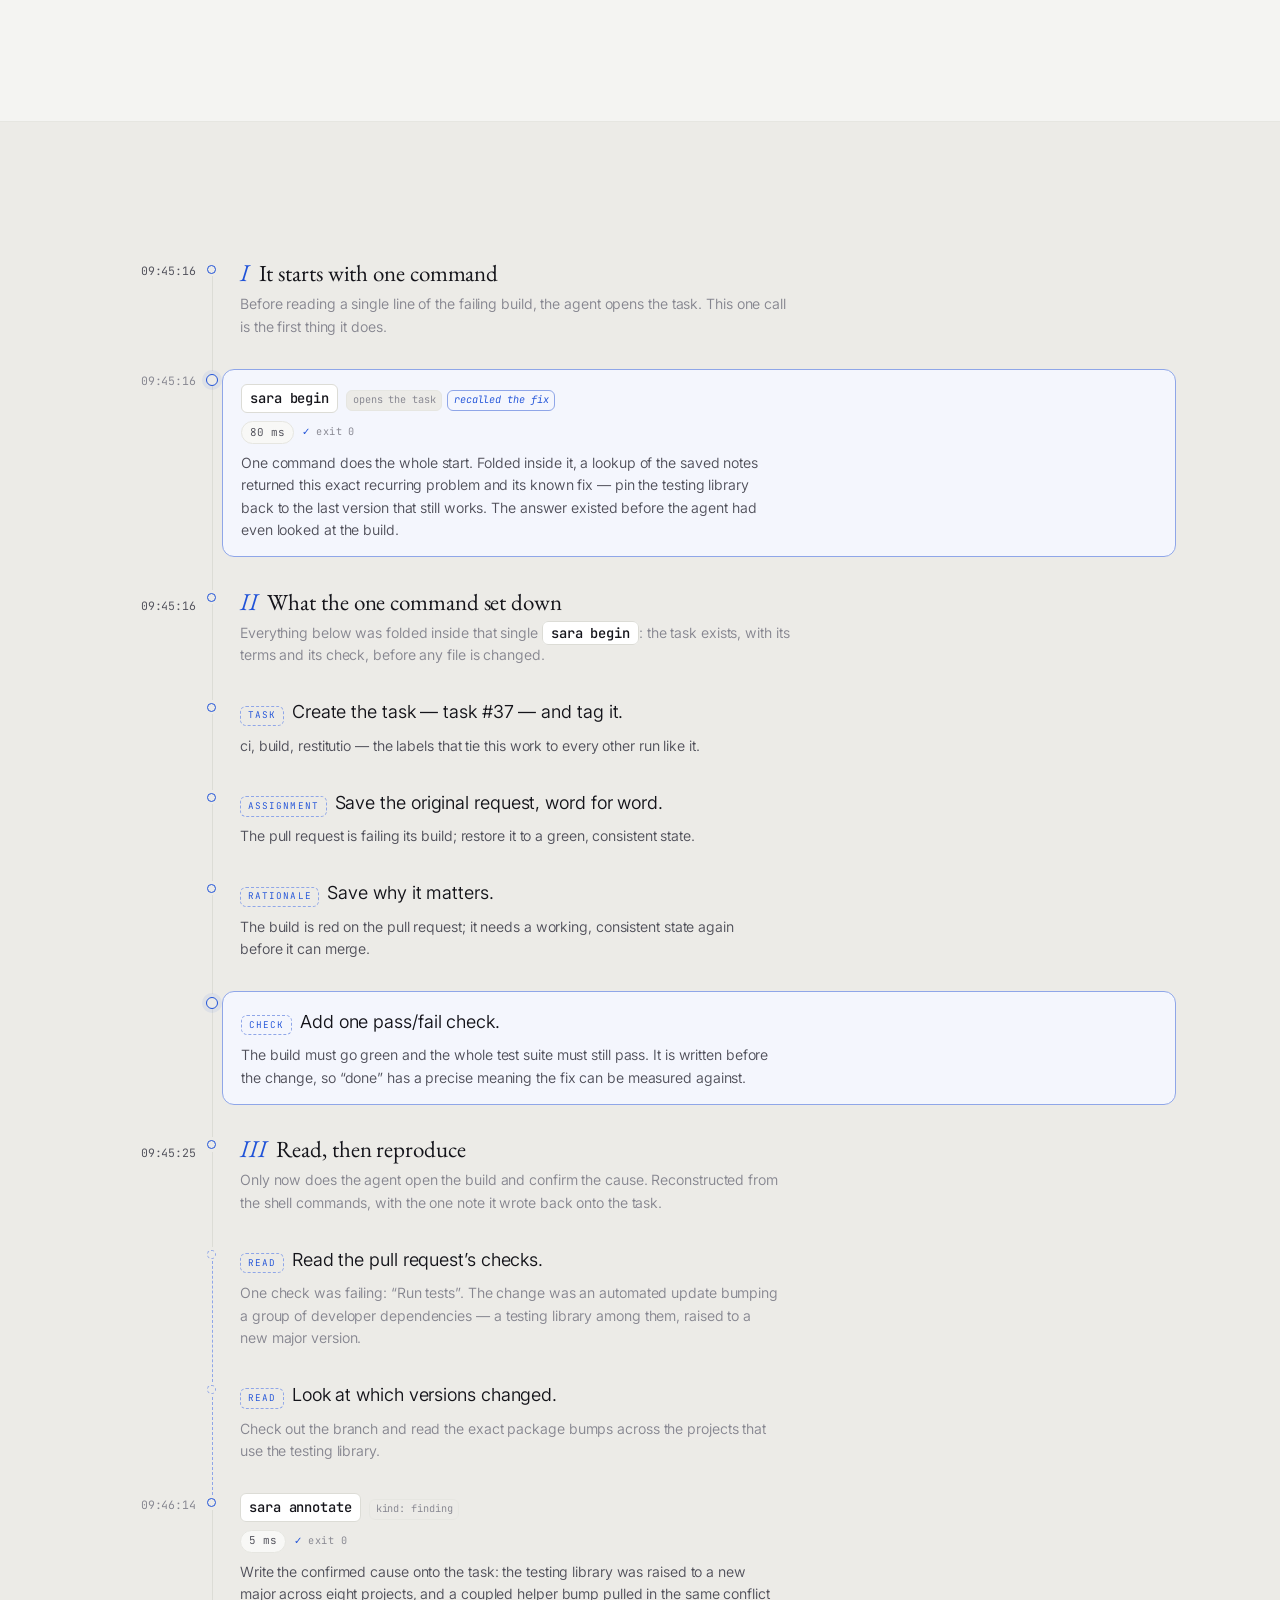
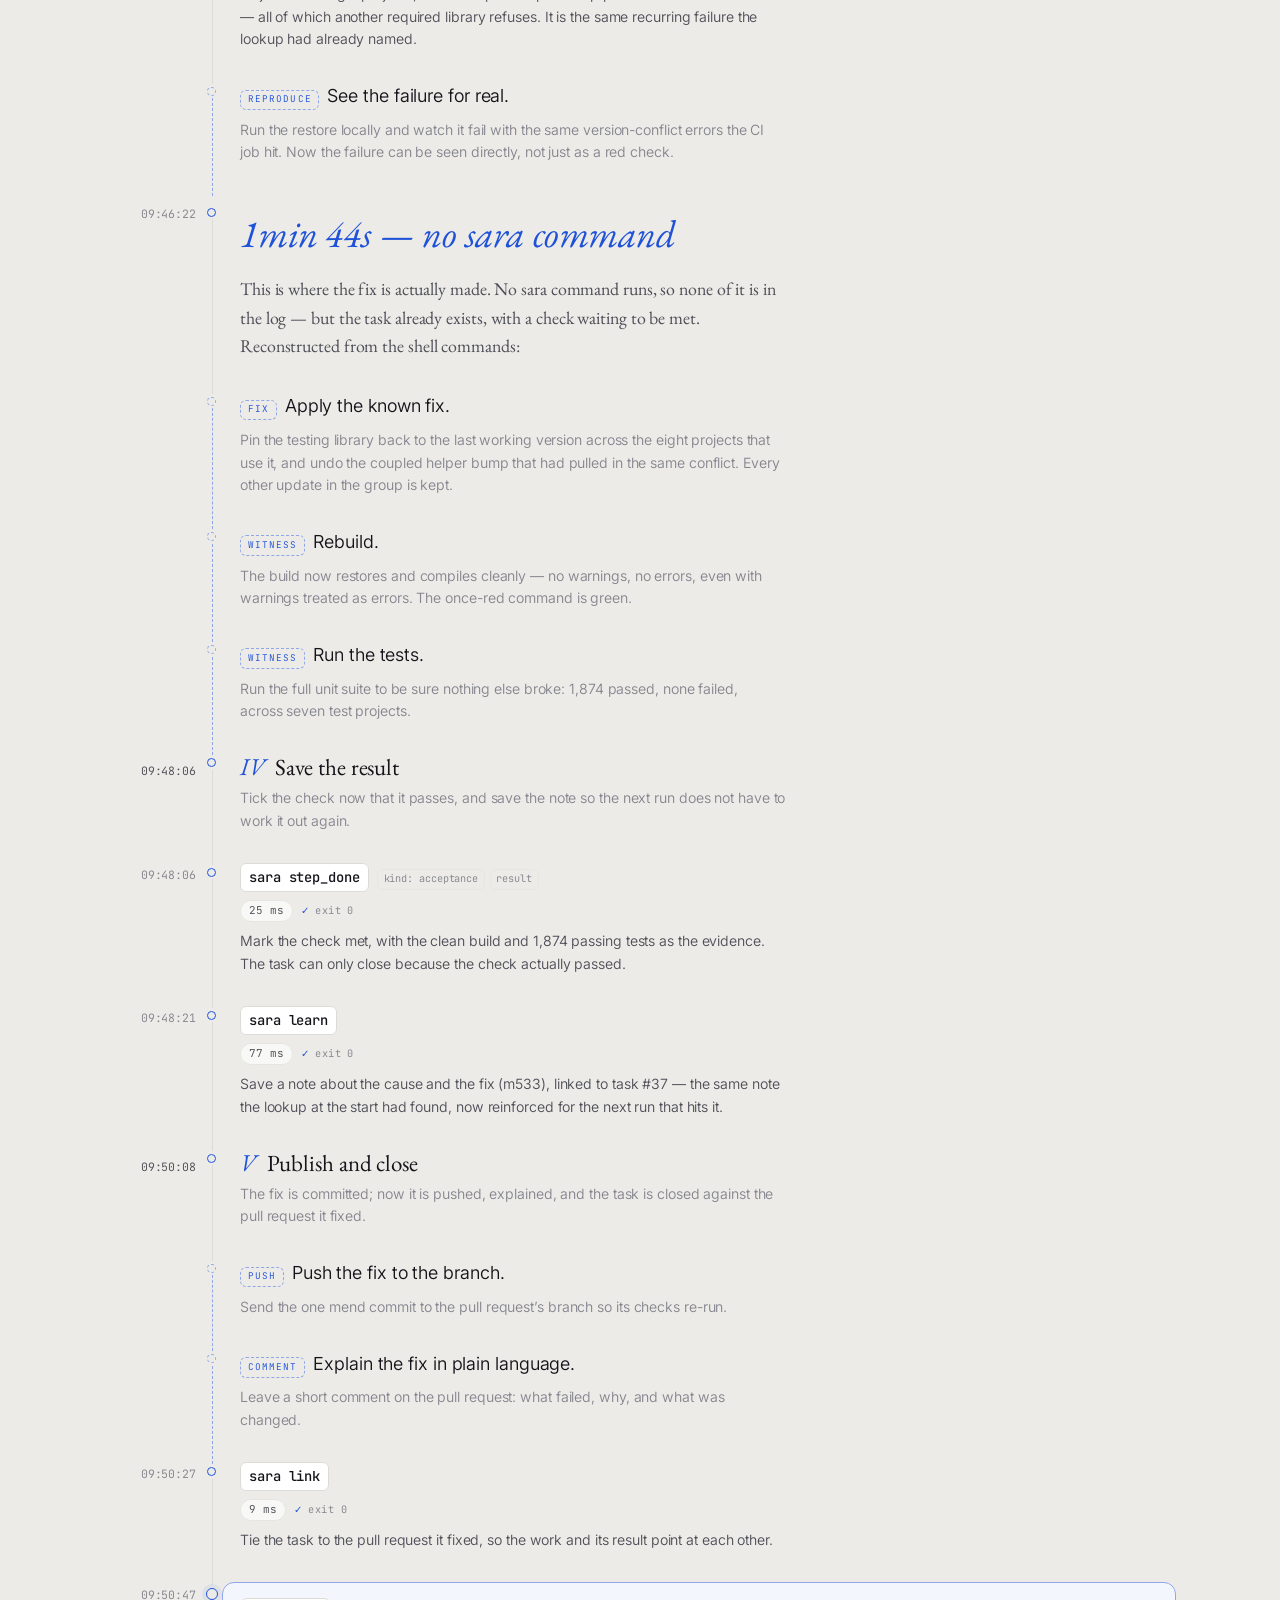
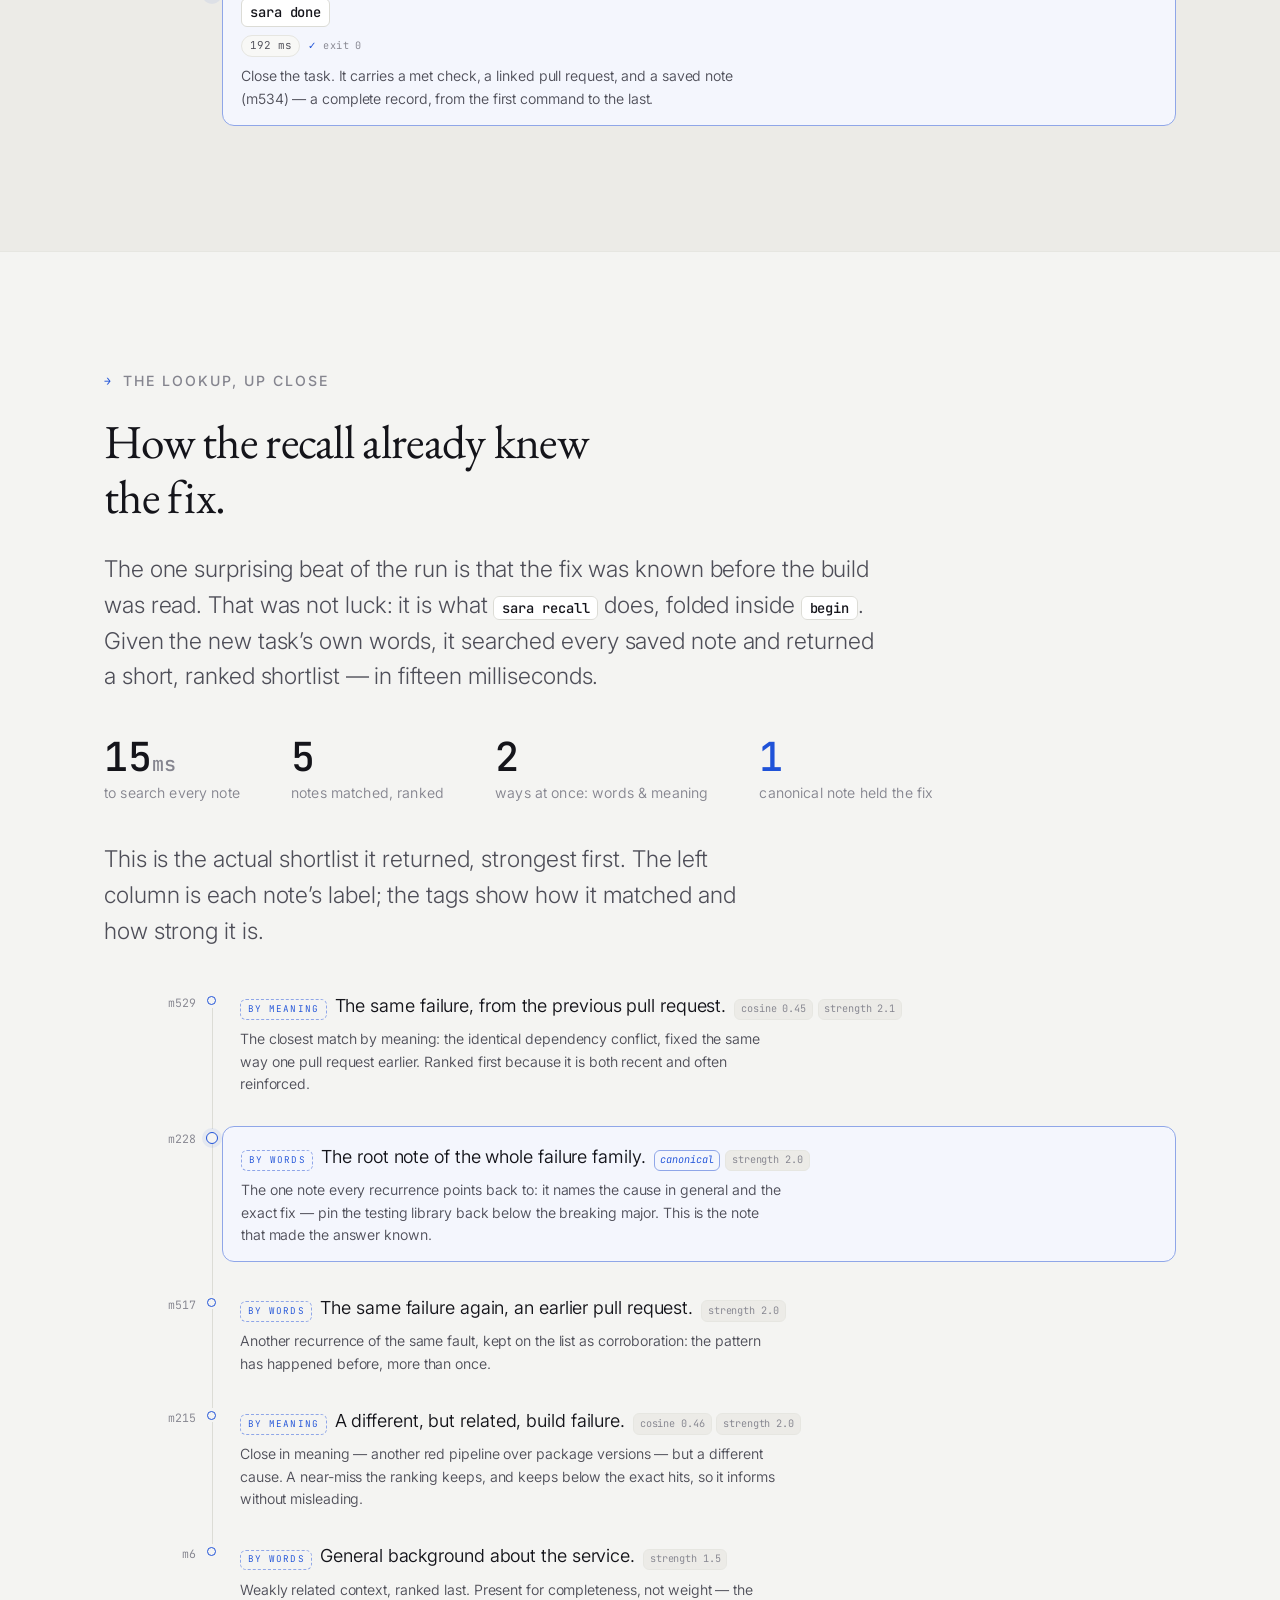
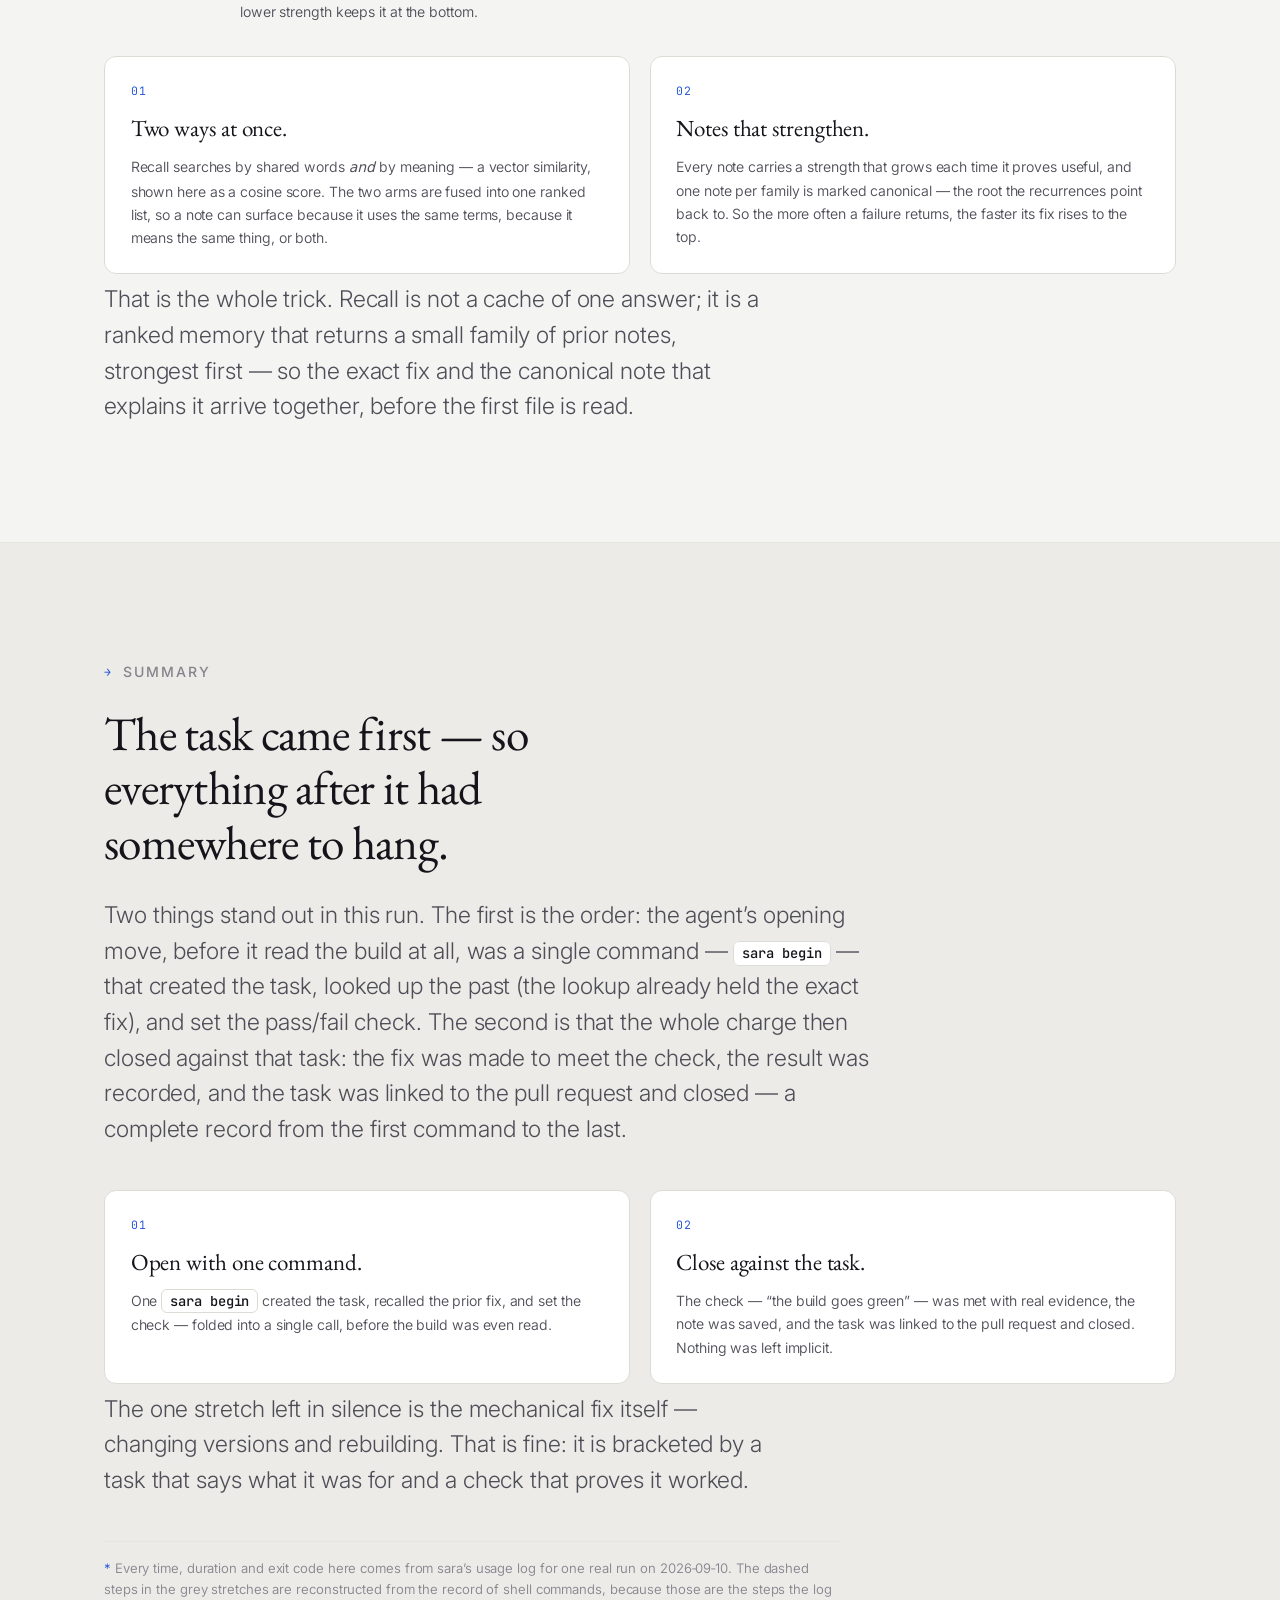
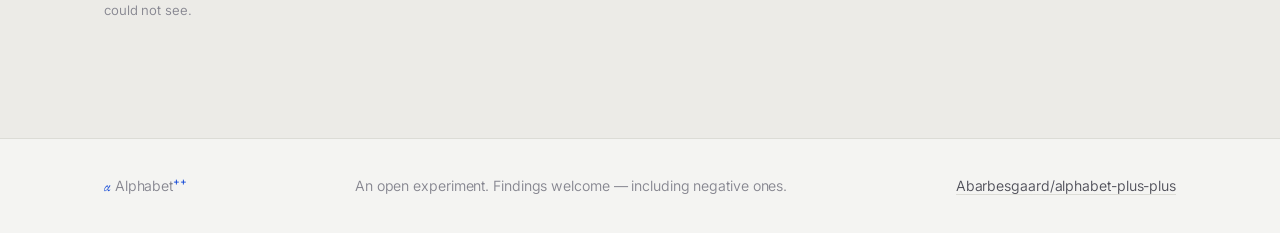
==== commit 787f4d84: "Add a 'how recall works' section after the run timeline Place the recall walkthrough directly after " ====
--- a/index.html
+++ b/index.html
@@ -350,8 +350,91 @@
     </div>
   </section>
 
+  <!-- ================= HOW RECALL WORKS ================= -->
+  <section class="band" id="recall-how">
+    <div class="wrap">
+      <p class="kicker"><span class="num">&rarr;</span> The lookup, up close</p>
+      <h2 class="h2">How the recall already knew the fix.</h2>
+      <p class="lead-para">
+        The one surprising beat of the run is that the fix was known before the build was read.
+        That was not luck: it is what <code class="tl-cmd">sara recall</code> does, folded inside
+        <code class="tl-cmd">begin</code>. Given the new task&rsquo;s own words, it searched every
+        saved note and returned a short, ranked shortlist &mdash; in fifteen milliseconds.
+      </p>
+
+      <div class="stats">
+        <div class="stat"><span class="stat-n">15<span class="stat-u">ms</span></span><span class="stat-l">to search every note</span></div>
+        <div class="stat"><span class="stat-n">5</span><span class="stat-l">notes matched, ranked</span></div>
+        <div class="stat"><span class="stat-n">2</span><span class="stat-l">ways at once: words &amp; meaning</span></div>
+        <div class="stat is-hot"><span class="stat-n">1</span><span class="stat-l">canonical note held the fix</span></div>
+      </div>
+
+      <p class="lead-para narrow">
+        This is the actual shortlist it returned, strongest first. The left column is each
+        note&rsquo;s label; the tags show how it matched and how strong it is.
+      </p>
+
+      <ol class="tl tl-full" role="list">
+        <li class="tl-node reveal">
+          <span class="tl-time">m529</span>
+          <div class="tl-body">
+            <p class="tl-head"><span class="tl-kind">by meaning</span> The same failure, from the previous pull request.<span class="tl-flags"><span class="flag">cosine 0.45</span><span class="flag">strength 2.1</span></span></p>
+            <p class="tl-note">The closest match by meaning: the identical dependency conflict, fixed the same way one pull request earlier. Ranked first because it is both recent and often reinforced.</p>
+          </div>
+        </li>
+        <li class="tl-node reveal is-proof">
+          <span class="tl-time">m228</span>
+          <div class="tl-body">
+            <p class="tl-head"><span class="tl-kind">by words</span> The root note of the whole failure family.<span class="tl-flags"><span class="flag is-hot">canonical</span><span class="flag">strength 2.0</span></span></p>
+            <p class="tl-note">The one note every recurrence points back to: it names the cause in general and the exact fix &mdash; pin the testing library back below the breaking major. This is the note that made the answer known.</p>
+          </div>
+        </li>
+        <li class="tl-node reveal">
+          <span class="tl-time">m517</span>
+          <div class="tl-body">
+            <p class="tl-head"><span class="tl-kind">by words</span> The same failure again, an earlier pull request.<span class="tl-flags"><span class="flag">strength 2.0</span></span></p>
+            <p class="tl-note">Another recurrence of the same fault, kept on the list as corroboration: the pattern has happened before, more than once.</p>
+          </div>
+        </li>
+        <li class="tl-node reveal">
+          <span class="tl-time">m215</span>
+          <div class="tl-body">
+            <p class="tl-head"><span class="tl-kind">by meaning</span> A different, but related, build failure.<span class="tl-flags"><span class="flag">cosine 0.46</span><span class="flag">strength 2.0</span></span></p>
+            <p class="tl-note">Close in meaning &mdash; another red pipeline over package versions &mdash; but a different cause. A near-miss the ranking keeps, and keeps below the exact hits, so it informs without misleading.</p>
+          </div>
+        </li>
+        <li class="tl-node reveal">
+          <span class="tl-time">m6</span>
+          <div class="tl-body">
+            <p class="tl-head"><span class="tl-kind">by words</span> General background about the service.<span class="tl-flags"><span class="flag">strength 1.5</span></span></p>
+            <p class="tl-note">Weakly related context, ranked last. Present for completeness, not weight &mdash; the lower strength keeps it at the bottom.</p>
+          </div>
+        </li>
+      </ol>
+
+      <div class="two-up">
+        <div class="up-card">
+          <p class="up-n">01</p>
+          <p class="up-t">Two ways at once.</p>
+          <p class="up-b">Recall searches by shared words <em>and</em> by meaning &mdash; a vector similarity, shown here as a cosine score. The two arms are fused into one ranked list, so a note can surface because it uses the same terms, because it means the same thing, or both.</p>
+        </div>
+        <div class="up-card">
+          <p class="up-n">02</p>
+          <p class="up-t">Notes that strengthen.</p>
+          <p class="up-b">Every note carries a strength that grows each time it proves useful, and one note per family is marked canonical &mdash; the root the recurrences point back to. So the more often a failure returns, the faster its fix rises to the top.</p>
+        </div>
+      </div>
+
+      <p class="lead-para narrow">
+        That is the whole trick. Recall is not a cache of one answer; it is a ranked memory that
+        returns a small family of prior notes, strongest first &mdash; so the exact fix and the
+        canonical note that explains it arrive together, before the first file is read.
+      </p>
+    </div>
+  </section>
+
   <!-- ================= SUMMARY ================= -->
-  <section class="band" id="point">
+  <section class="band alt" id="point">
     <div class="wrap">
       <p class="kicker"><span class="num">&rarr;</span> Summary</p>
       <h2 class="h2">The task came first &mdash; so everything after it had somewhere to hang.</h2>
@@ -393,89 +476,6 @@
     </div>
   </section>
 
-  <!-- ================= HOW RECALL WORKS ================= -->
-  <section class="band alt" id="recall-how">
-    <div class="wrap">
-      <p class="kicker"><span class="num">&rarr;</span> The lookup, up close</p>
-      <h2 class="h2">How the recall already knew the fix.</h2>
-      <p class="lead-para">
-        The one surprising beat of the run is that the fix was known before the build was read.
-        That was not luck: it is what <code class="tl-cmd">sara recall</code> does, folded inside
-        <code class="tl-cmd">begin</code>. Given the new task&rsquo;s own words, it searched every
-        saved note and returned a short, ranked shortlist &mdash; in fifteen milliseconds.
-      </p>
-
-      <div class="stats">
-        <div class="stat"><span class="stat-n">15<span class="stat-u">ms</span></span><span class="stat-l">to search every note</span></div>
-        <div class="stat"><span class="stat-n">5</span><span class="stat-l">notes matched, ranked</span></div>
-        <div class="stat"><span class="stat-n">2</span><span class="stat-l">ways at once: words &amp; meaning</span></div>
-        <div class="stat is-hot"><span class="stat-n">1</span><span class="stat-l">canonical note held the fix</span></div>
-      </div>
-
-      <p class="lead-para narrow">
-        This is the actual shortlist it returned, strongest first. The left column is each
-        note&rsquo;s label; the tags show how it matched and how strong it is.
-      </p>
-
-      <ol class="tl tl-full" role="list">
-        <li class="tl-node reveal">
-          <span class="tl-time">m529</span>
-          <div class="tl-body">
-            <p class="tl-head"><span class="tl-kind">by meaning</span> The same failure, from the previous pull request.<span class="tl-flags"><span class="flag">cosine 0.45</span><span class="flag">strength 2.1</span></span></p>
-            <p class="tl-note">The closest match by meaning: the identical dependency conflict, fixed the same way one pull request earlier. Ranked first because it is both recent and often reinforced.</p>
-          </div>
-        </li>
-        <li class="tl-node reveal is-proof">
-          <span class="tl-time">m228</span>
-          <div class="tl-body">
-            <p class="tl-head"><span class="tl-kind">by words</span> The root note of the whole failure family.<span class="tl-flags"><span class="flag is-hot">canonical</span><span class="flag">strength 2.0</span></span></p>
-            <p class="tl-note">The one note every recurrence points back to: it names the cause in general and the exact fix &mdash; pin the testing library back below the breaking major. This is the note that made the answer known.</p>
-          </div>
-        </li>
-        <li class="tl-node reveal">
-          <span class="tl-time">m517</span>
-          <div class="tl-body">
-            <p class="tl-head"><span class="tl-kind">by words</span> The same failure again, an earlier pull request.<span class="tl-flags"><span class="flag">strength 2.0</span></span></p>
-            <p class="tl-note">Another recurrence of the same fault, kept on the list as corroboration: the pattern has happened before, more than once.</p>
-          </div>
-        </li>
-        <li class="tl-node reveal">
-          <span class="tl-time">m215</span>
-          <div class="tl-body">
-            <p class="tl-head"><span class="tl-kind">by meaning</span> A different, but related, build failure.<span class="tl-flags"><span class="flag">cosine 0.46</span><span class="flag">strength 2.0</span></span></p>
-            <p class="tl-note">Close in meaning &mdash; another red pipeline over package versions &mdash; but a different cause. A near-miss the ranking keeps, and keeps below the exact hits, so it informs without misleading.</p>
-          </div>
-        </li>
-        <li class="tl-node reveal">
-          <span class="tl-time">m6</span>
-          <div class="tl-body">
-            <p class="tl-head"><span class="tl-kind">by words</span> General background about the service.<span class="tl-flags"><span class="flag">strength 1.5</span></span></p>
-            <p class="tl-note">Weakly related context, ranked last. Present for completeness, not weight &mdash; the lower strength keeps it at the bottom.</p>
-          </div>
-        </li>
-      </ol>
-
-      <div class="two-up">
-        <div class="up-card">
-          <p class="up-n">01</p>
-          <p class="up-t">Two ways at once.</p>
-          <p class="up-b">Recall searches by shared words <em>and</em> by meaning &mdash; a vector similarity, shown here as a cosine score. The two arms are fused into one ranked list, so a note can surface because it uses the same terms, because it means the same thing, or both.</p>
-        </div>
-        <div class="up-card">
-          <p class="up-n">02</p>
-          <p class="up-t">Notes that strengthen.</p>
-          <p class="up-b">Every note carries a strength that grows each time it proves useful, and one note per family is marked canonical &mdash; the root the recurrences point back to. So the more often a failure returns, the faster its fix rises to the top.</p>
-        </div>
-      </div>
-
-      <p class="lead-para narrow">
-        That is the whole trick. Recall is not a cache of one answer; it is a ranked memory that
-        returns a small family of prior notes, strongest first &mdash; so the exact fix and the
-        canonical note that explains it arrive together, before the first file is read.
-      </p>
-    </div>
-  </section>
-
 </main>
 
 <footer class="site-foot">
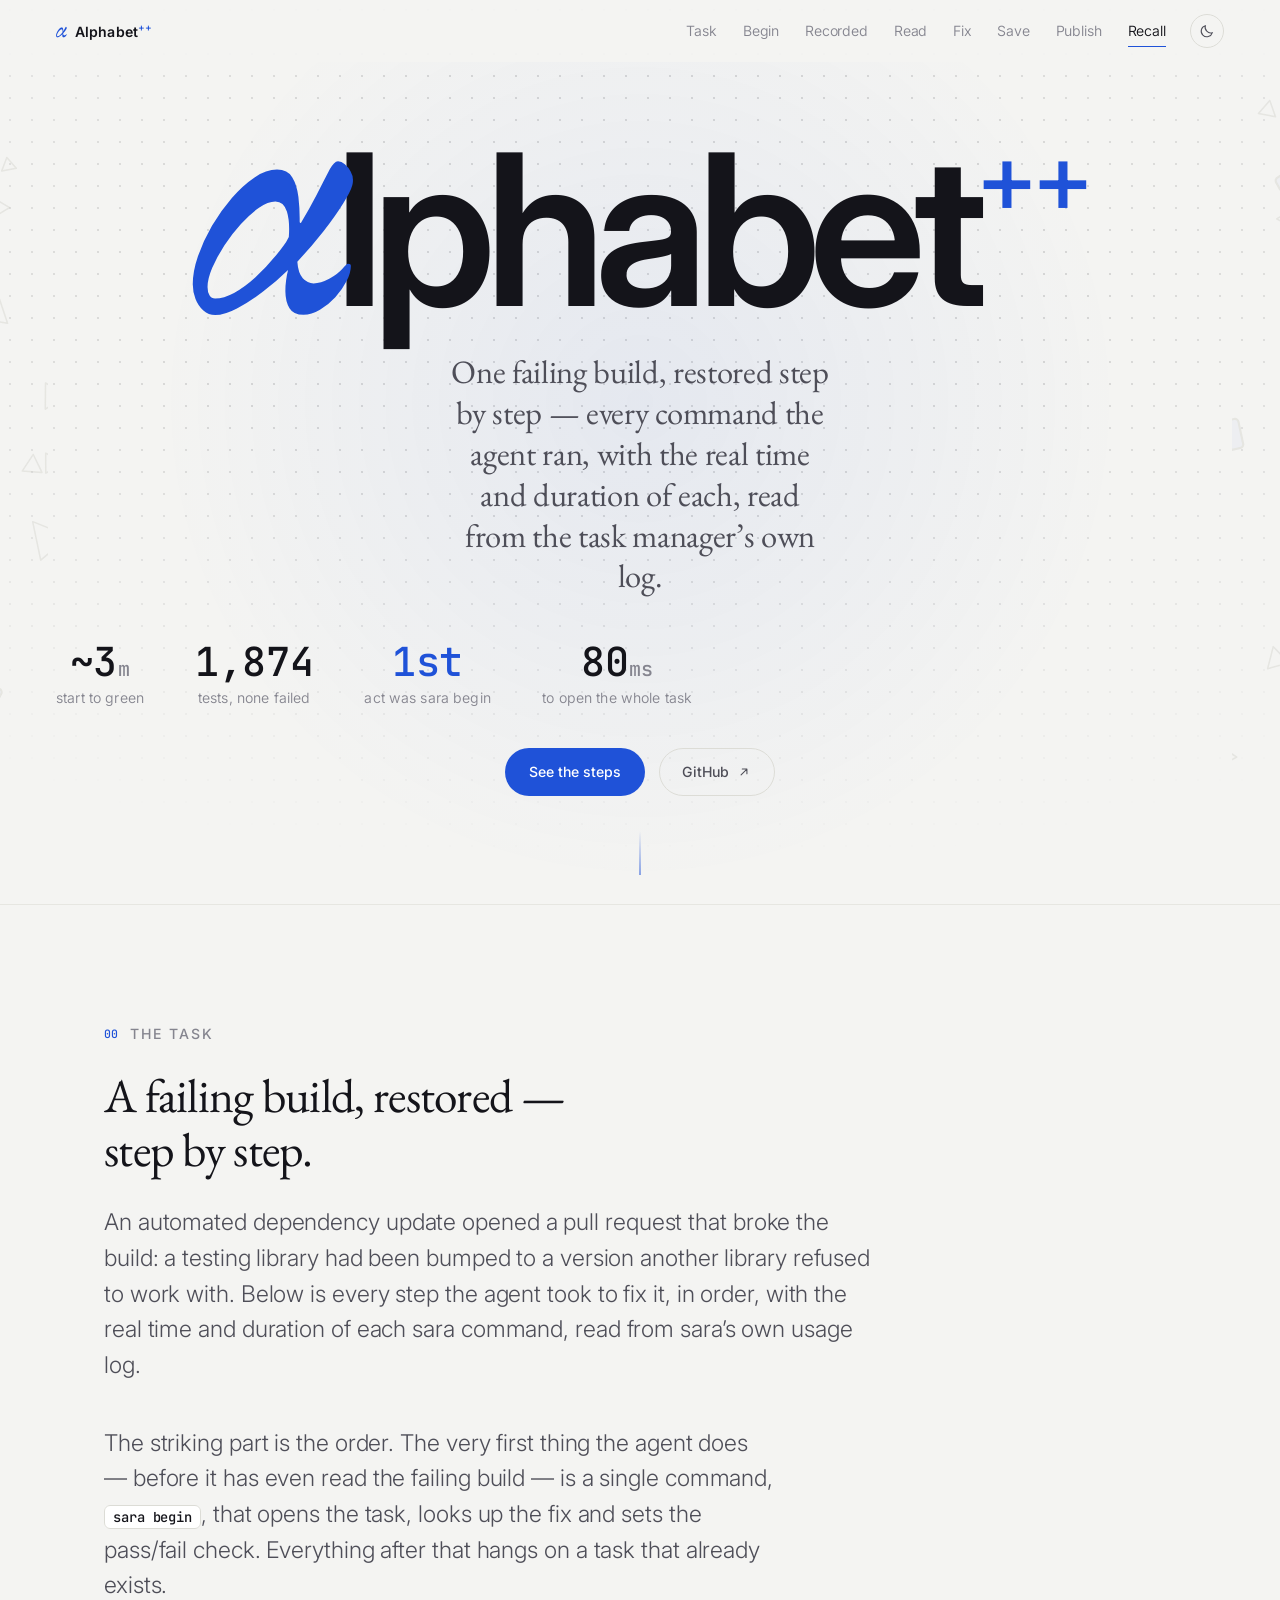
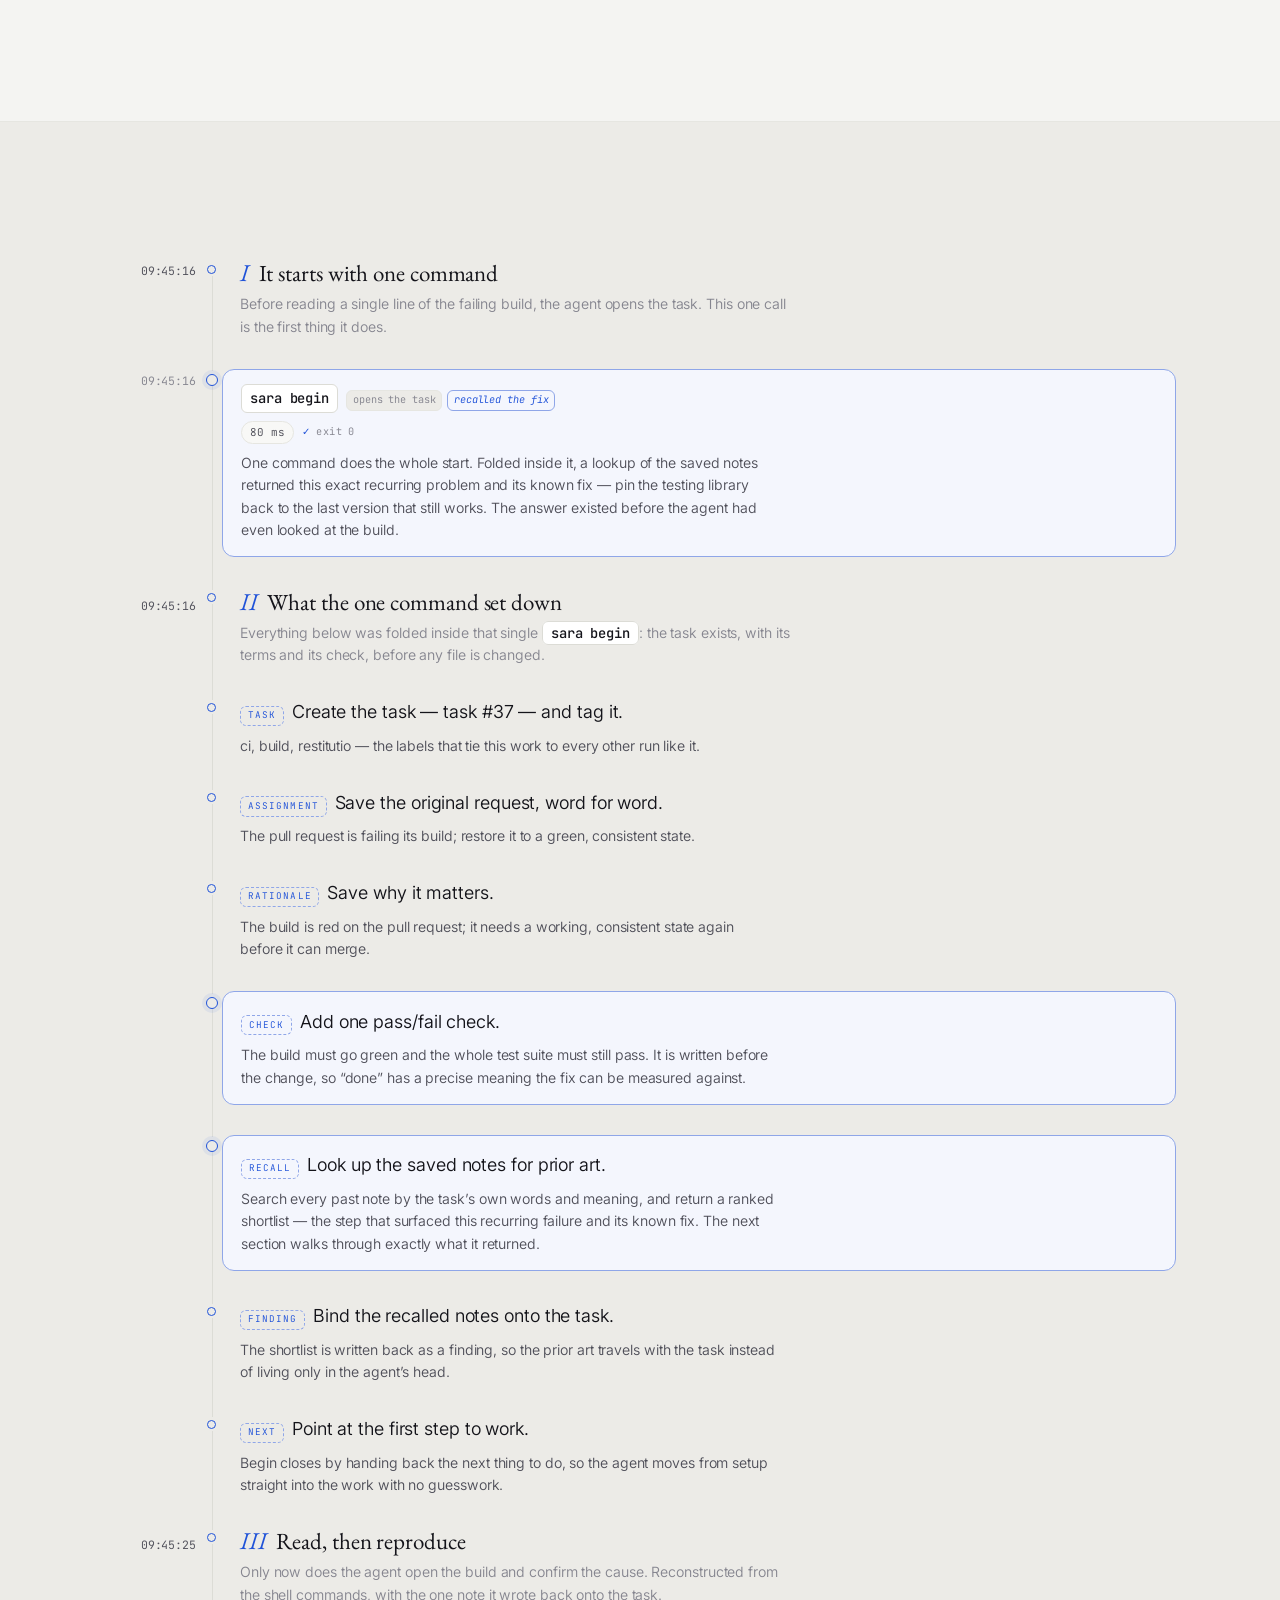
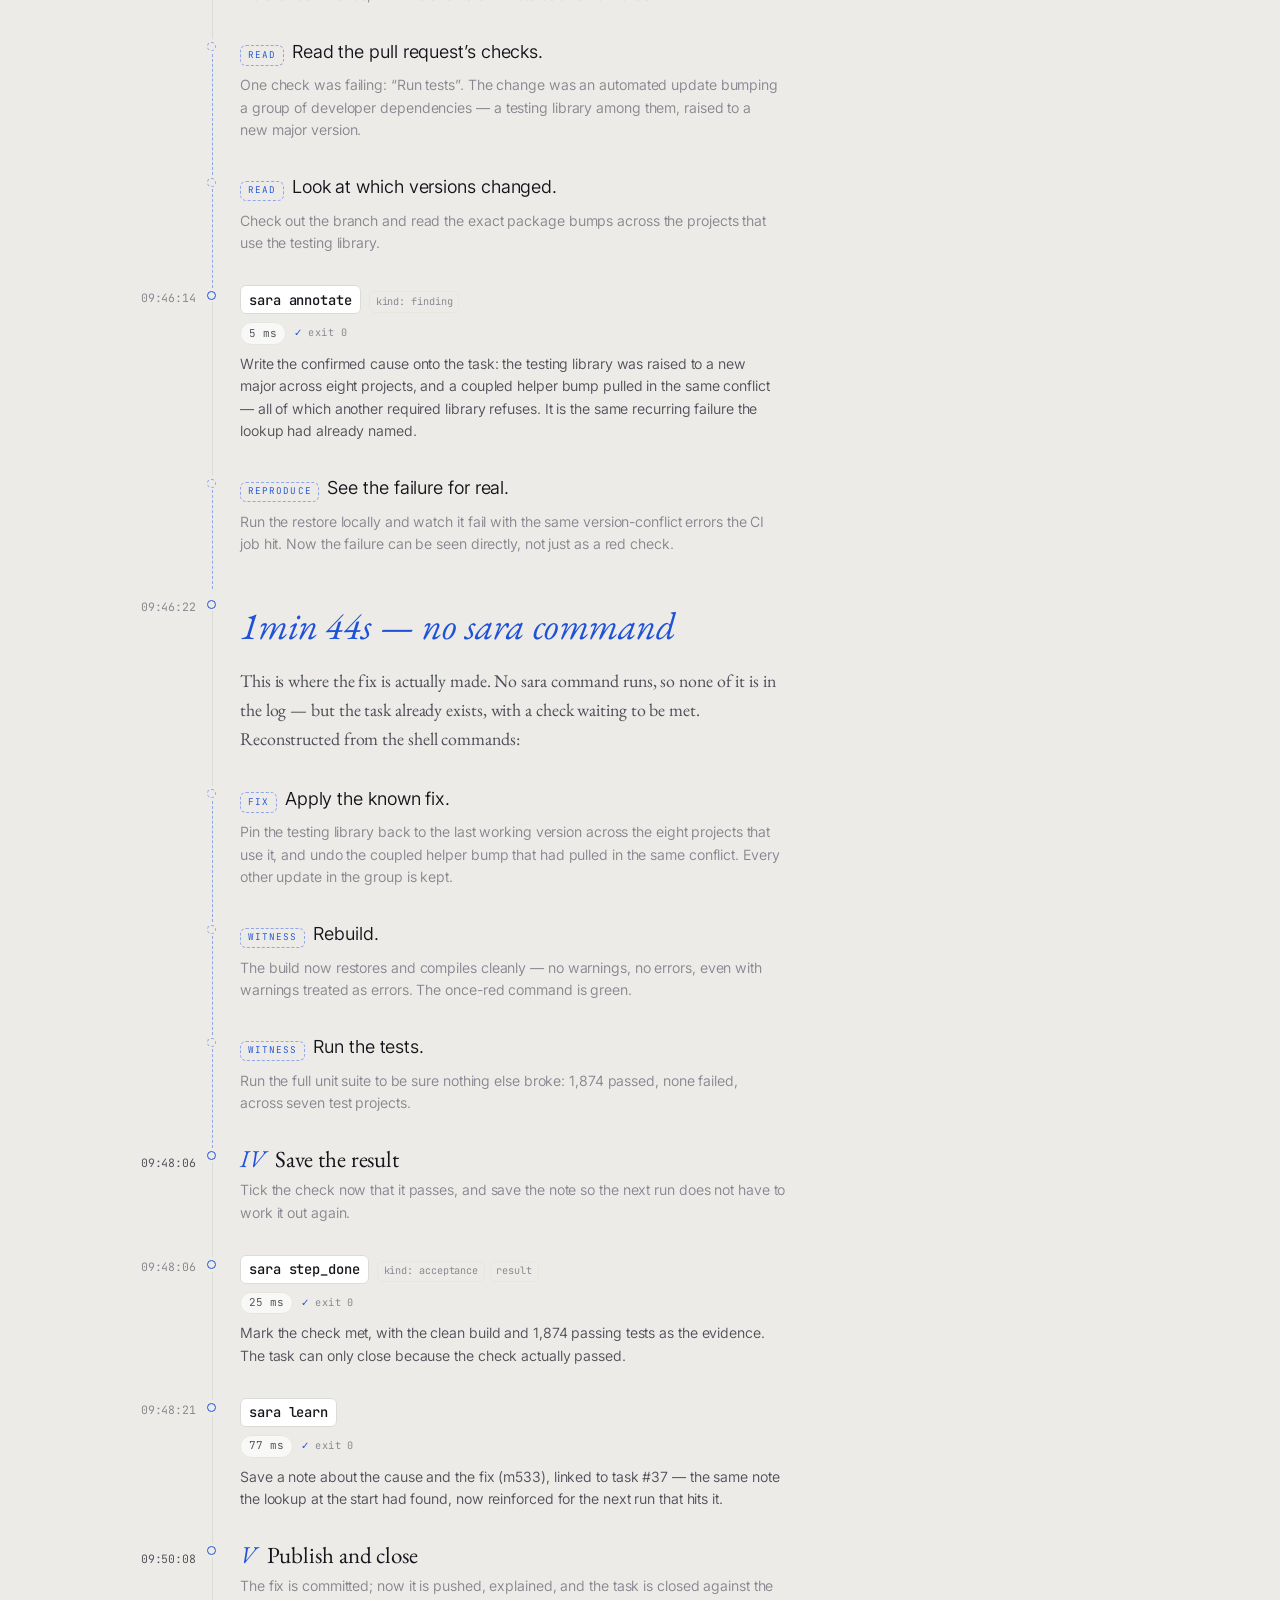
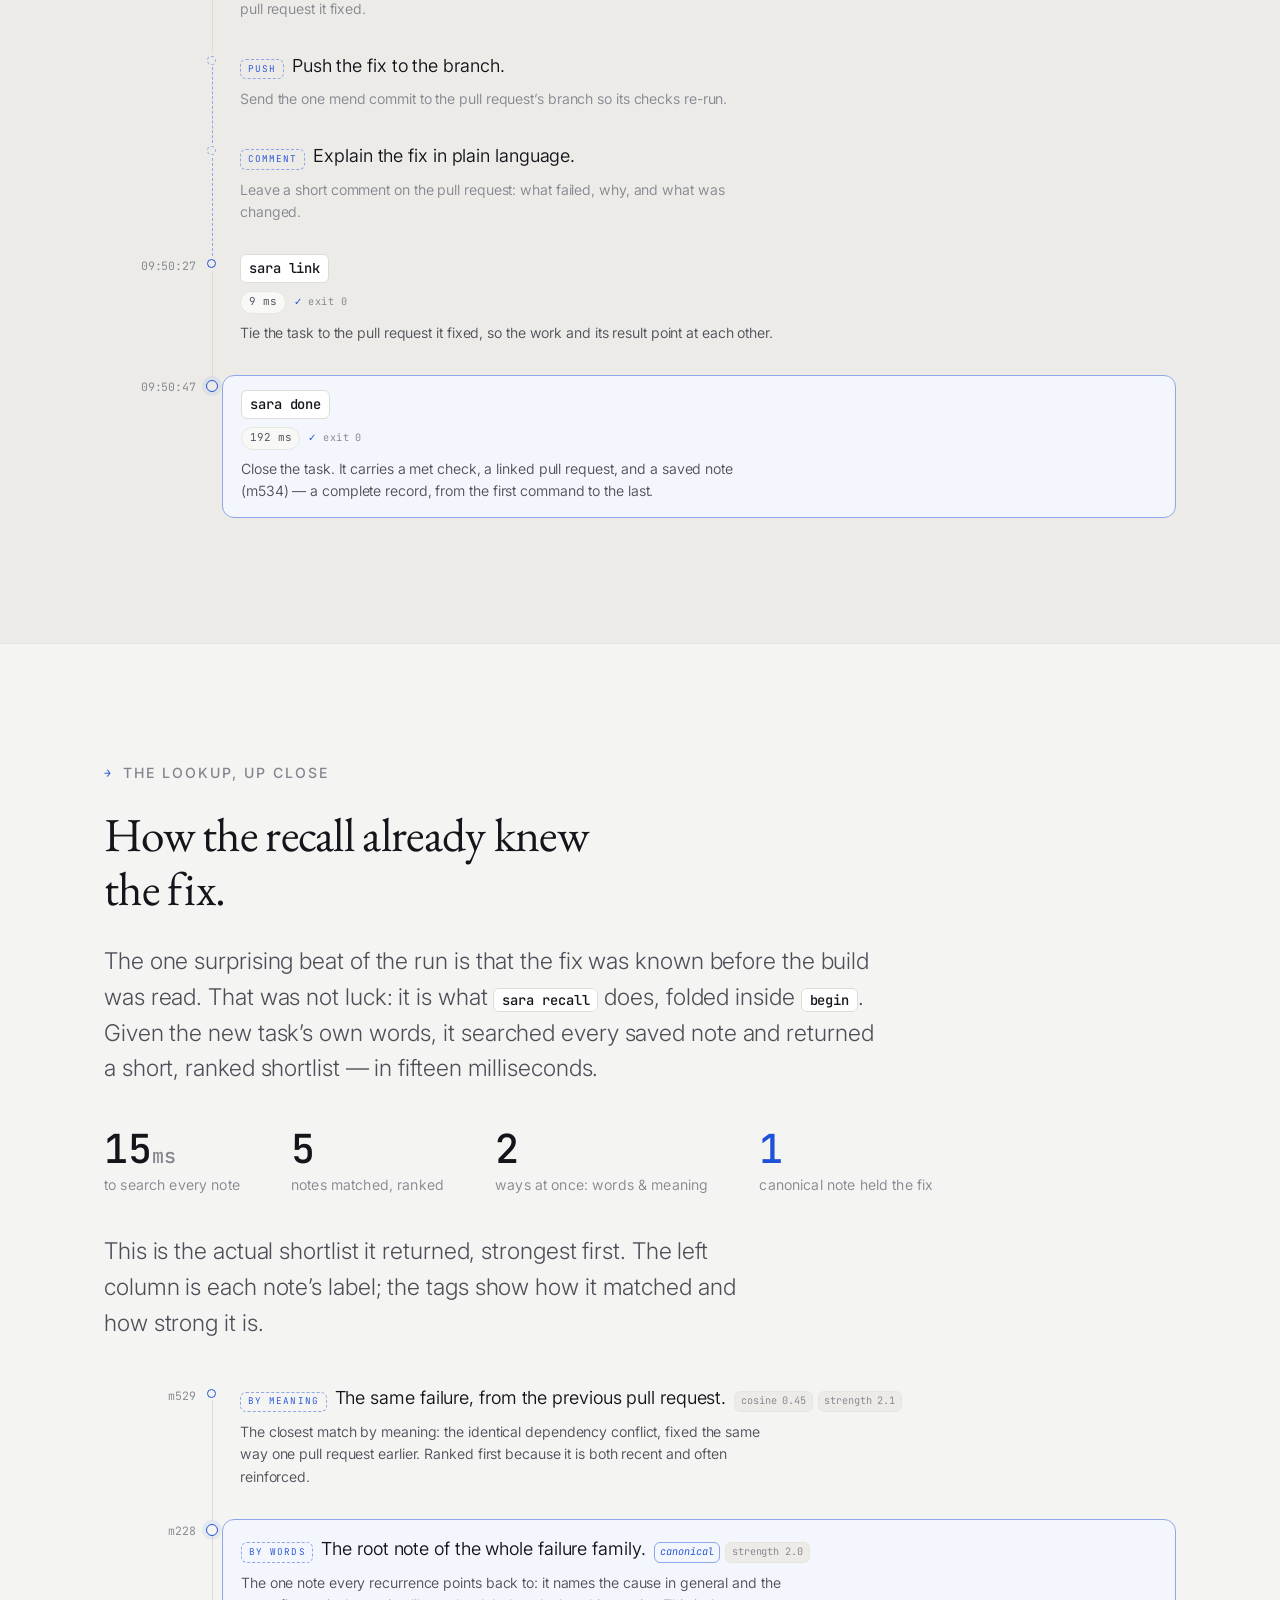
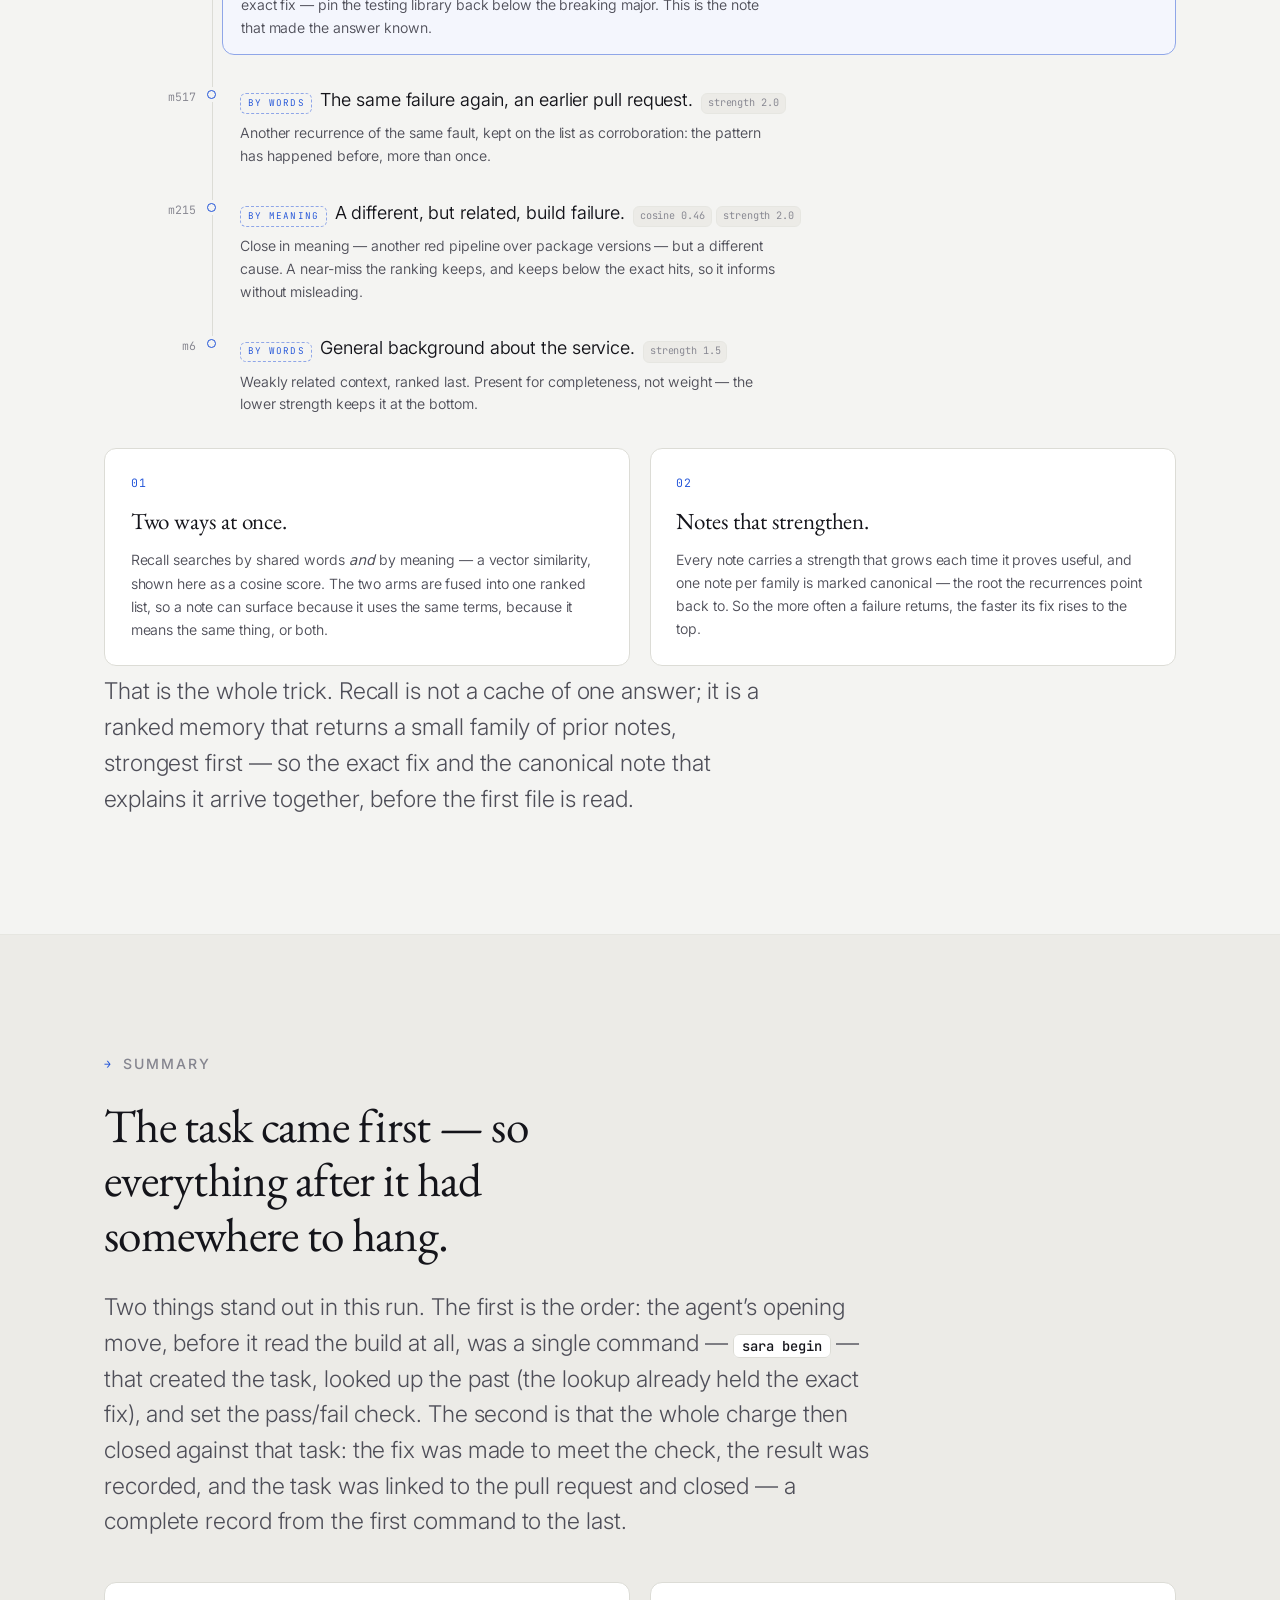
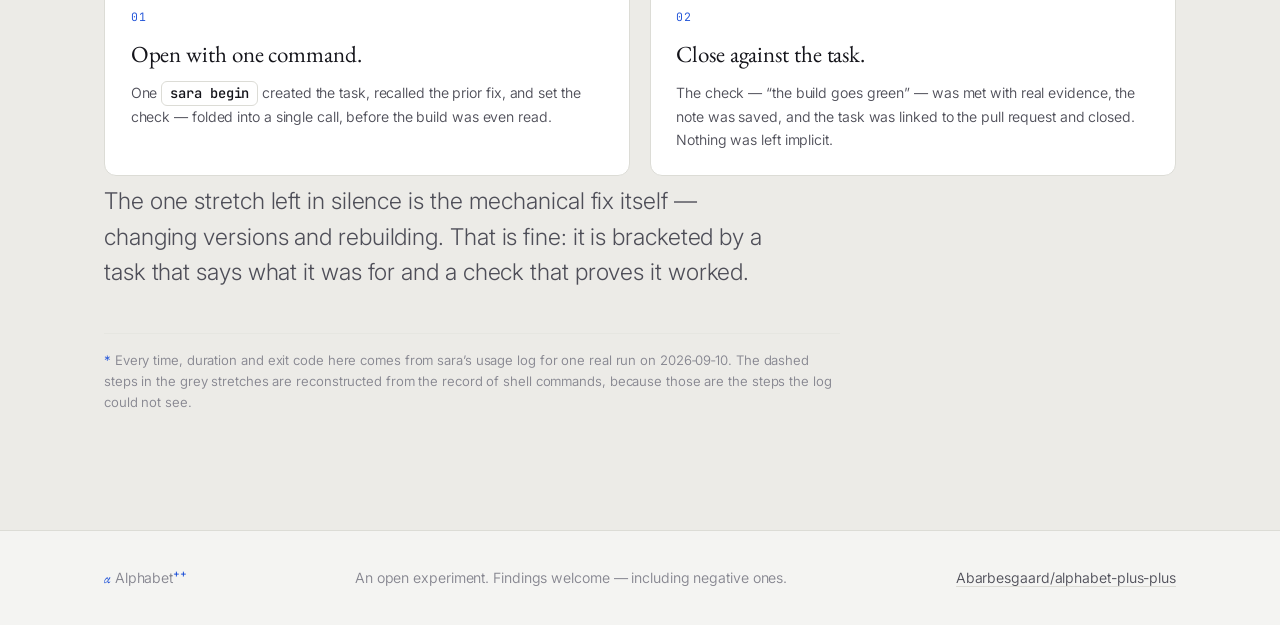
==== commit 6f15b555: "Show every operation sara begin folds in the timeline Phase II listed only task, assignment, rationa" ====
--- a/index.html
+++ b/index.html
@@ -221,6 +221,24 @@
             <p class="tl-note">The build must go green and the whole test suite must still pass. It is written before the change, so &ldquo;done&rdquo; has a precise meaning the fix can be measured against.</p>
           </div>
         </li>
+        <li class="tl-node reveal is-proof">
+          <div class="tl-body">
+            <p class="tl-head"><span class="tl-kind">recall</span> Look up the saved notes for prior art.</p>
+            <p class="tl-note">Search every past note by the task&rsquo;s own words and meaning, and return a ranked shortlist &mdash; the step that surfaced this recurring failure and its known fix. The next section walks through exactly what it returned.</p>
+          </div>
+        </li>
+        <li class="tl-node reveal">
+          <div class="tl-body">
+            <p class="tl-head"><span class="tl-kind">finding</span> Bind the recalled notes onto the task.</p>
+            <p class="tl-note">The shortlist is written back as a finding, so the prior art travels with the task instead of living only in the agent&rsquo;s head.</p>
+          </div>
+        </li>
+        <li class="tl-node reveal">
+          <div class="tl-body">
+            <p class="tl-head"><span class="tl-kind">next</span> Point at the first step to work.</p>
+            <p class="tl-note">Begin closes by handing back the next thing to do, so the agent moves from setup straight into the work with no guesswork.</p>
+          </div>
+        </li>
 
         <li class="tl-mark reveal" id="found">
           <span class="tl-time">09:45:25</span>
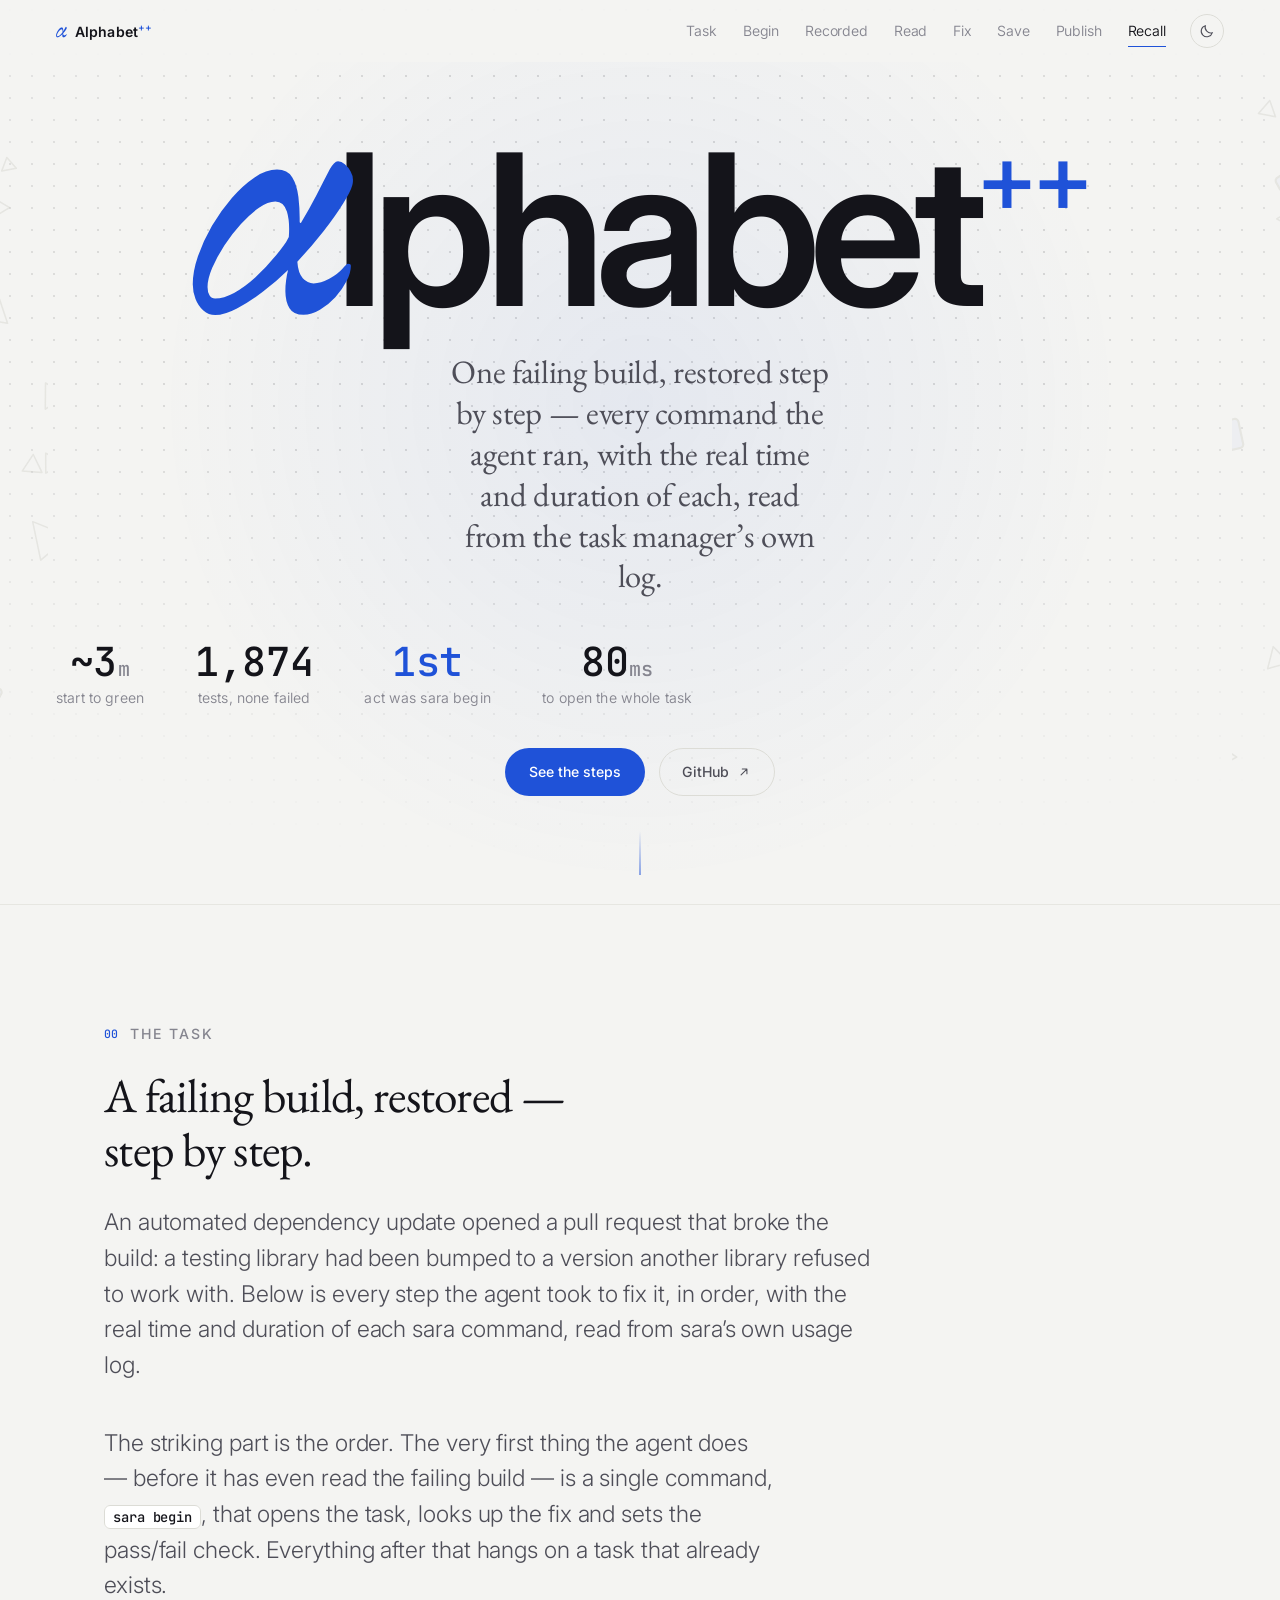
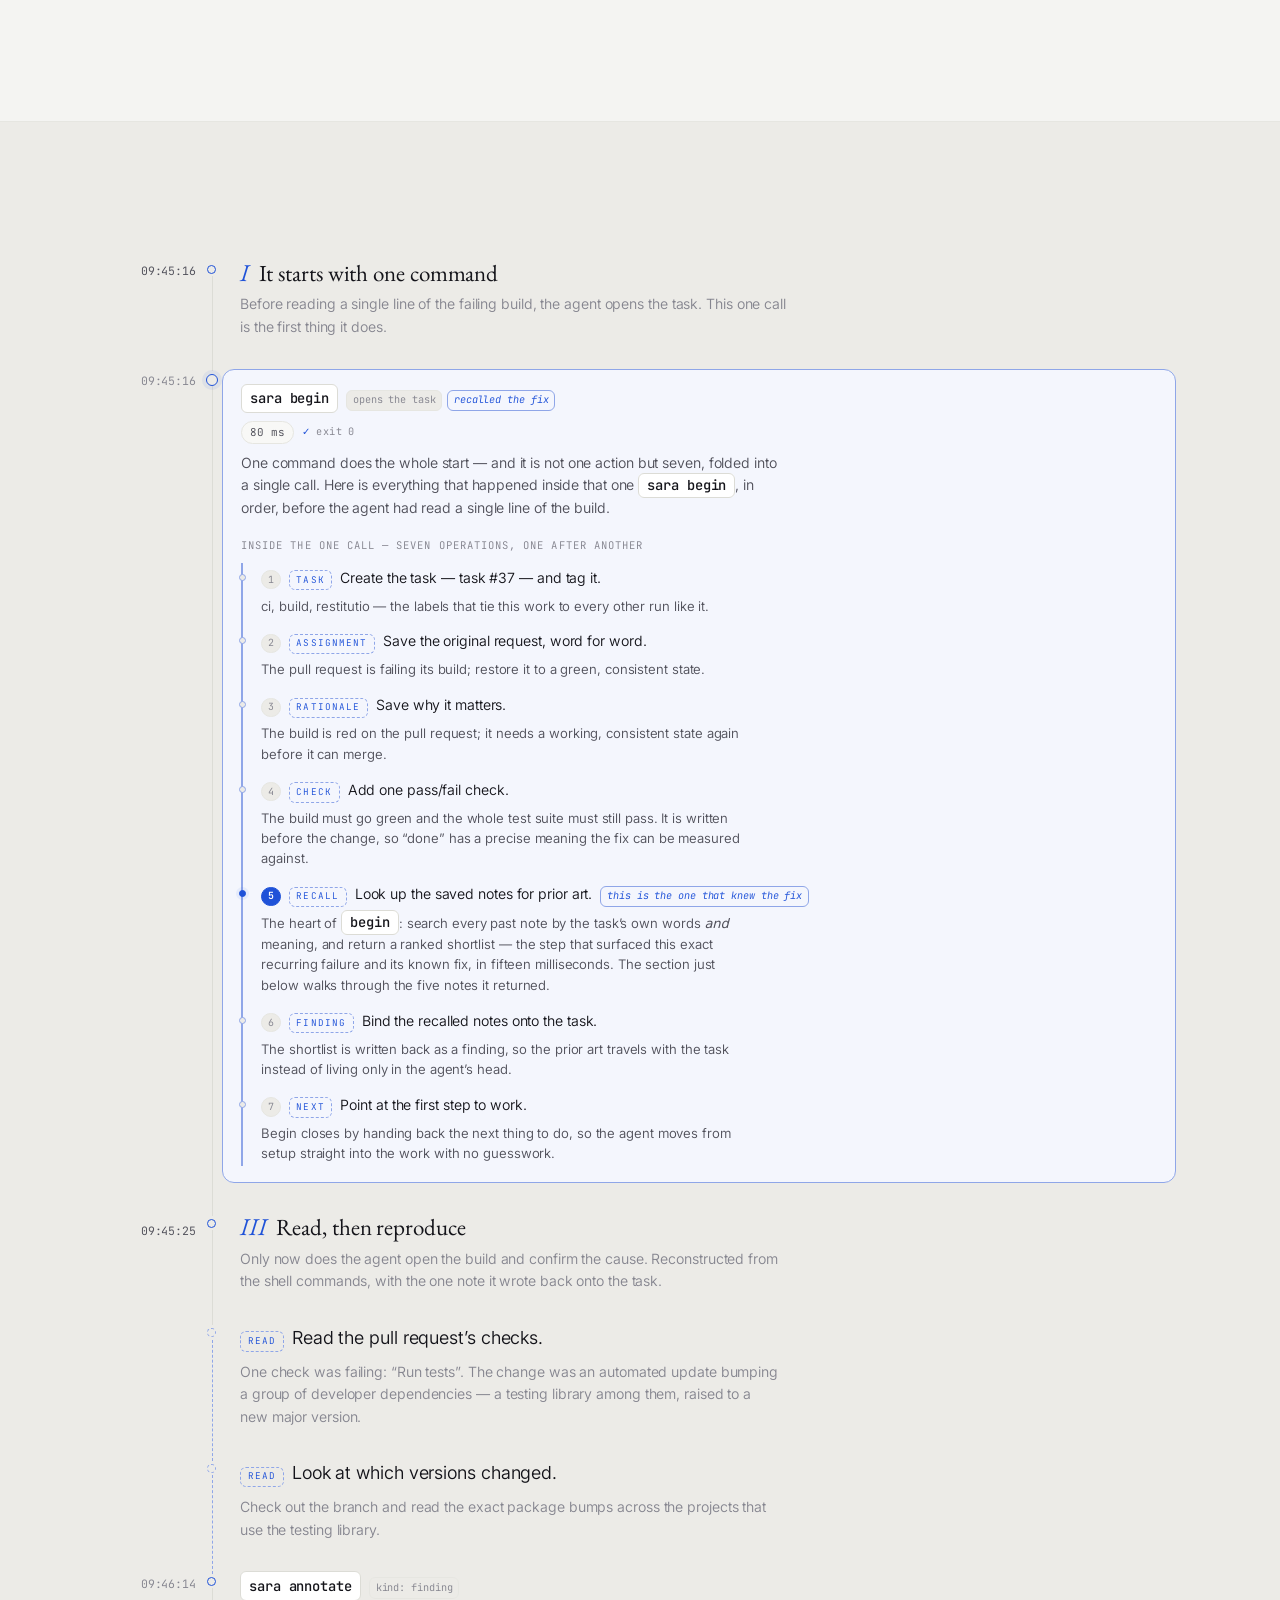
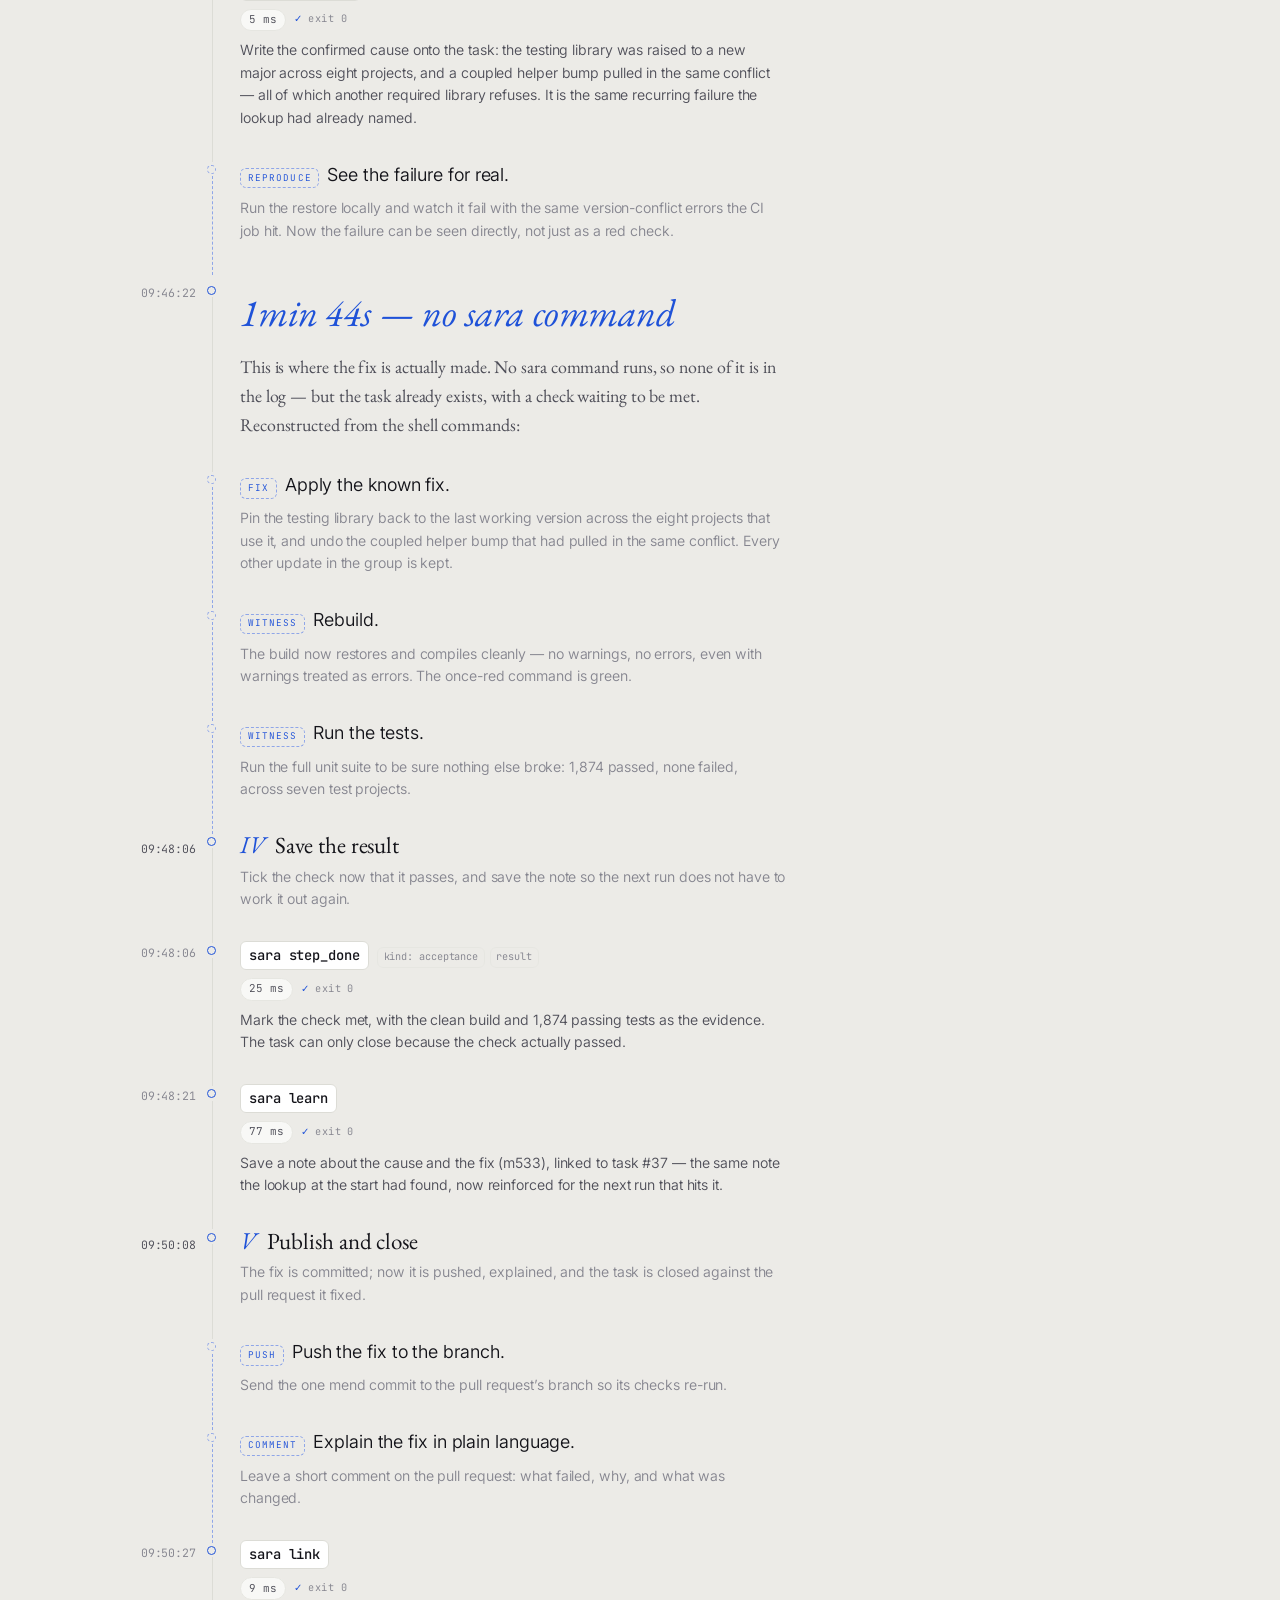
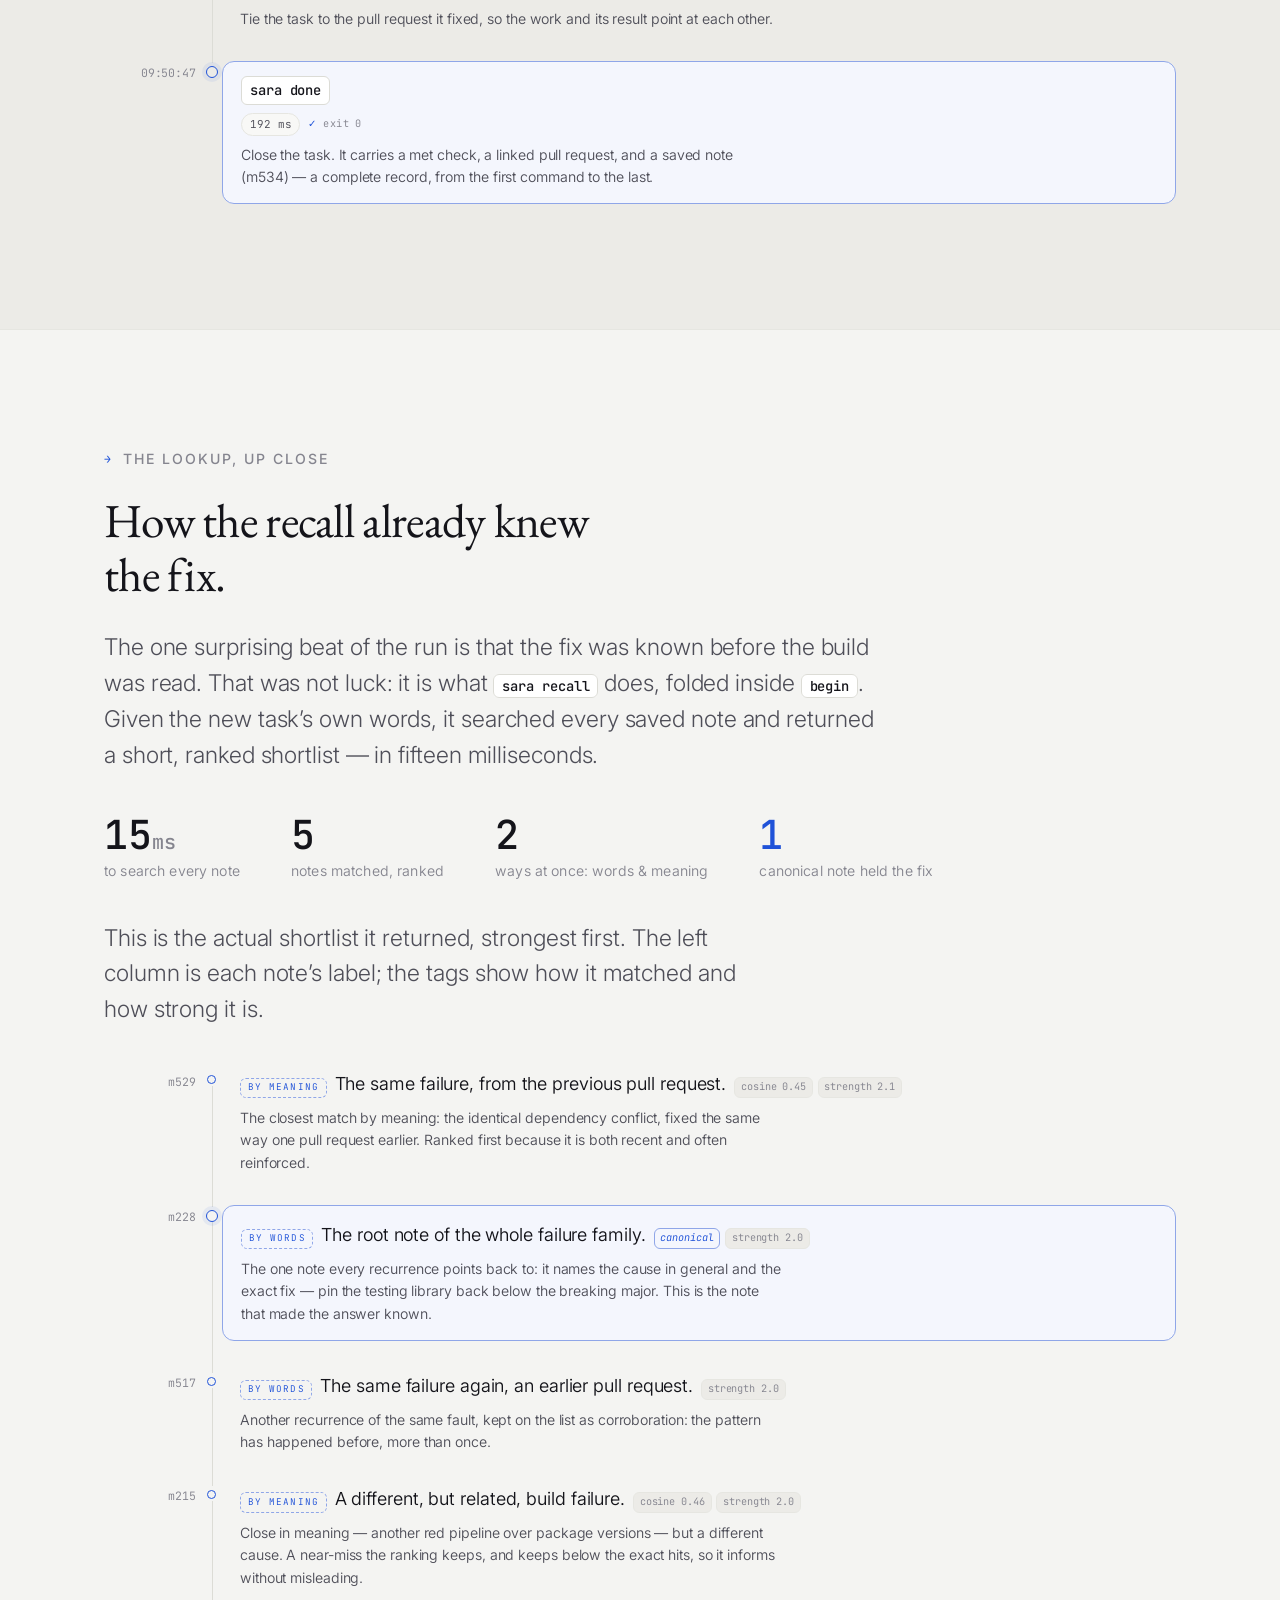
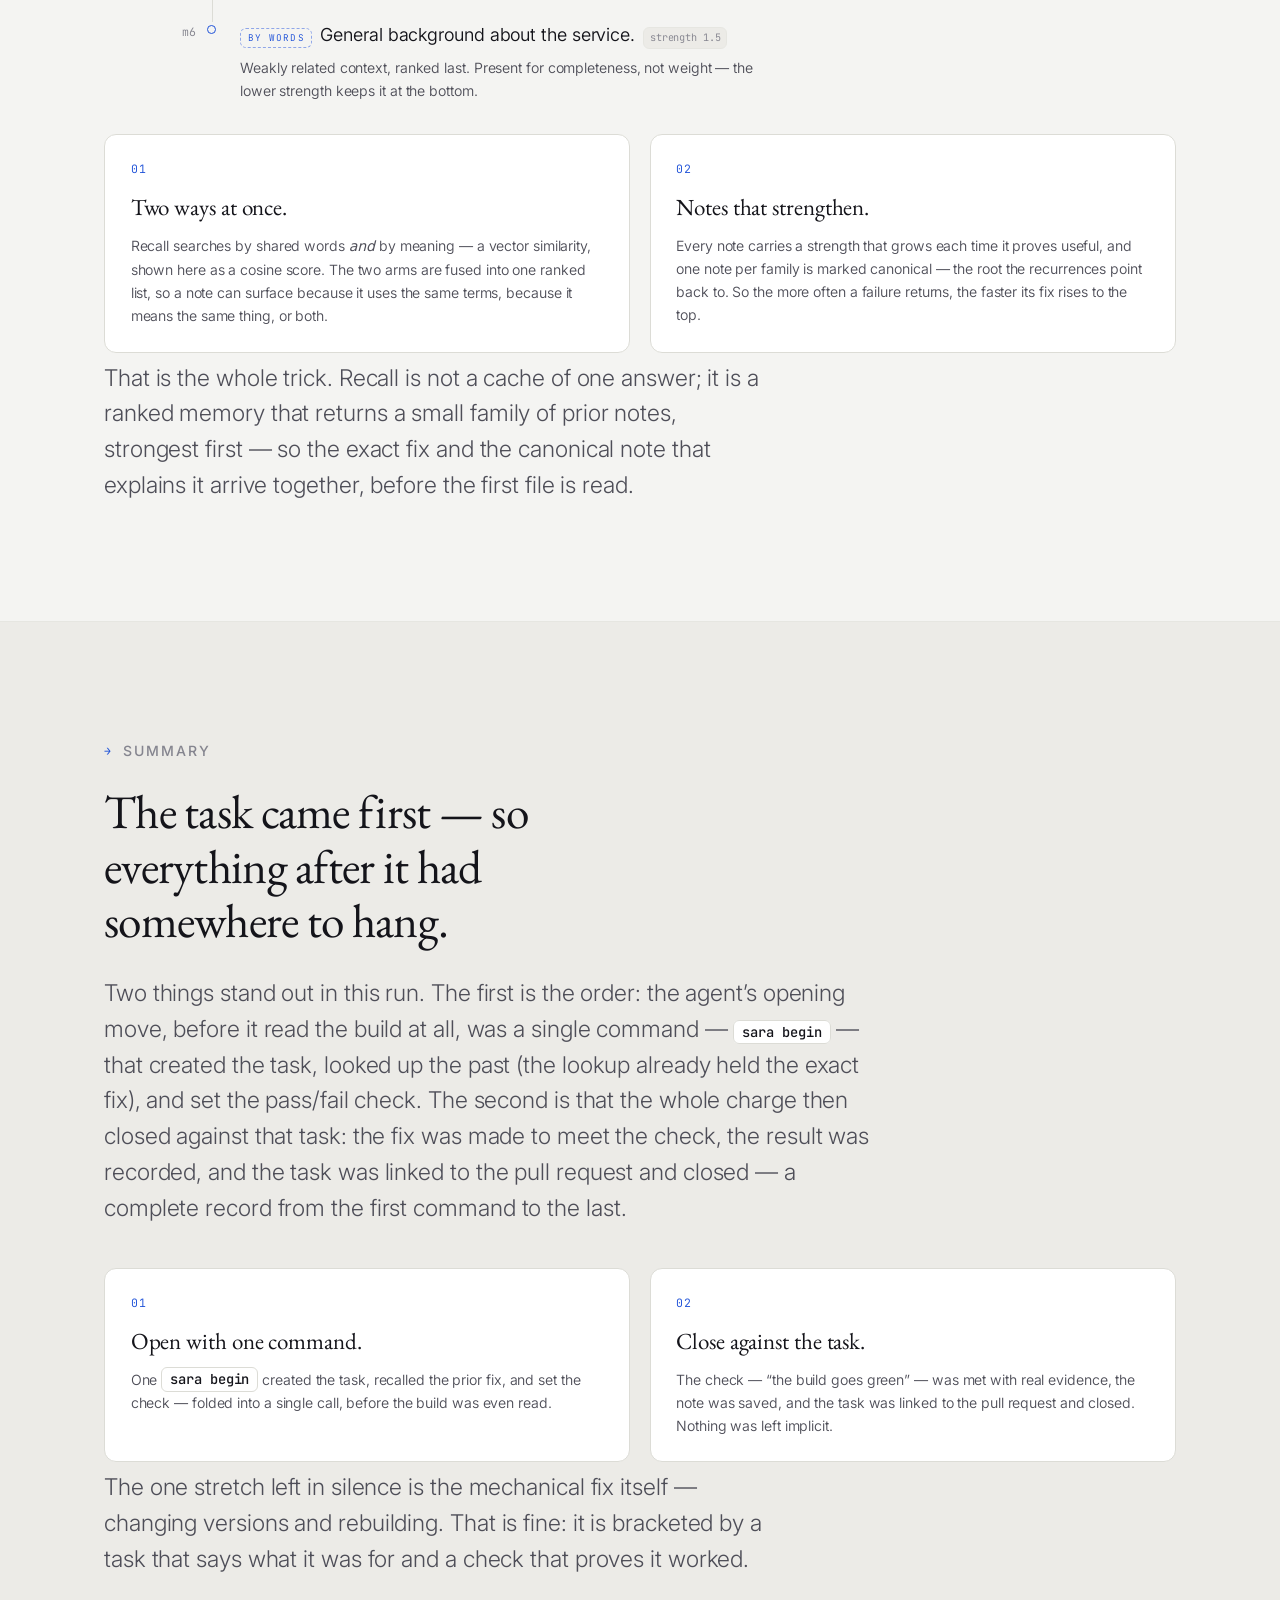
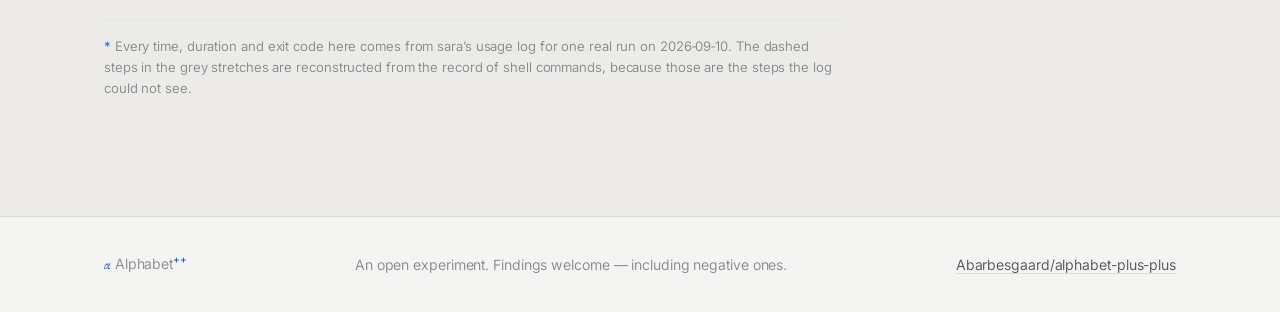
==== commit 9fd962d2: "Open up sara begin: nest its seven folded operations inside the call Rather than listing the folded " ====
--- a/index.html
+++ b/index.html
@@ -185,58 +185,38 @@
           <div class="tl-body">
             <p class="tl-head"><code class="tl-cmd">sara begin</code><span class="tl-flags"><span class="flag">opens the task</span><span class="flag is-hot">recalled the fix</span></span></p>
             <p class="tl-meta"><span class="tl-dur">80 ms</span><span class="tl-ok">exit 0</span></p>
-            <p class="tl-note">One command does the whole start. Folded inside it, a lookup of the saved notes returned this exact recurring problem and its known fix &mdash; pin the testing library back to the last version that still works. The answer existed before the agent had even looked at the build.</p>
-          </div>
-        </li>
-
-        <li class="tl-mark reveal" id="recall">
-          <span class="tl-time">09:45:16</span>
-          <div class="tl-body">
-            <p class="tl-phase-name"><span class="tl-rom">II</span> What the one command set down</p>
-            <p class="tl-phase-sub">Everything below was folded inside that single <code class="tl-cmd">sara begin</code>: the task exists, with its terms and its check, before any file is changed.</p>
-          </div>
-        </li>
-
-        <li class="tl-node reveal">
-          <div class="tl-body">
-            <p class="tl-head"><span class="tl-kind">task</span> Create the task &mdash; task&nbsp;#37 &mdash; and tag it.</p>
-            <p class="tl-note">ci, build, restitutio &mdash; the labels that tie this work to every other run like it.</p>
-          </div>
-        </li>
-        <li class="tl-node reveal">
-          <div class="tl-body">
-            <p class="tl-head"><span class="tl-kind">assignment</span> Save the original request, word for word.</p>
-            <p class="tl-note">The pull request is failing its build; restore it to a green, consistent state.</p>
-          </div>
-        </li>
-        <li class="tl-node reveal">
-          <div class="tl-body">
-            <p class="tl-head"><span class="tl-kind">rationale</span> Save why it matters.</p>
-            <p class="tl-note">The build is red on the pull request; it needs a working, consistent state again before it can merge.</p>
-          </div>
-        </li>
-        <li class="tl-node reveal is-proof">
-          <div class="tl-body">
-            <p class="tl-head"><span class="tl-kind">check</span> Add one pass/fail check.</p>
-            <p class="tl-note">The build must go green and the whole test suite must still pass. It is written before the change, so &ldquo;done&rdquo; has a precise meaning the fix can be measured against.</p>
-          </div>
-        </li>
-        <li class="tl-node reveal is-proof">
-          <div class="tl-body">
-            <p class="tl-head"><span class="tl-kind">recall</span> Look up the saved notes for prior art.</p>
-            <p class="tl-note">Search every past note by the task&rsquo;s own words and meaning, and return a ranked shortlist &mdash; the step that surfaced this recurring failure and its known fix. The next section walks through exactly what it returned.</p>
-          </div>
-        </li>
-        <li class="tl-node reveal">
-          <div class="tl-body">
-            <p class="tl-head"><span class="tl-kind">finding</span> Bind the recalled notes onto the task.</p>
-            <p class="tl-note">The shortlist is written back as a finding, so the prior art travels with the task instead of living only in the agent&rsquo;s head.</p>
-          </div>
-        </li>
-        <li class="tl-node reveal">
-          <div class="tl-body">
-            <p class="tl-head"><span class="tl-kind">next</span> Point at the first step to work.</p>
-            <p class="tl-note">Begin closes by handing back the next thing to do, so the agent moves from setup straight into the work with no guesswork.</p>
+            <p class="tl-note">One command does the whole start &mdash; and it is not one action but seven, folded into a single call. Here is everything that happened inside that one <code class="tl-cmd">sara begin</code>, in order, before the agent had read a single line of the build.</p>
+            <p class="fold-lead" id="recall">Inside the one call &mdash; seven operations, one after another</p>
+            <ol class="tl-fold" role="list">
+              <li class="fold-op reveal">
+                <p class="fold-head"><span class="fold-n">1</span><span class="tl-kind">task</span> Create the task &mdash; task&nbsp;#37 &mdash; and tag it.</p>
+                <p class="fold-note">ci, build, restitutio &mdash; the labels that tie this work to every other run like it.</p>
+              </li>
+              <li class="fold-op reveal">
+                <p class="fold-head"><span class="fold-n">2</span><span class="tl-kind">assignment</span> Save the original request, word for word.</p>
+                <p class="fold-note">The pull request is failing its build; restore it to a green, consistent state.</p>
+              </li>
+              <li class="fold-op reveal">
+                <p class="fold-head"><span class="fold-n">3</span><span class="tl-kind">rationale</span> Save why it matters.</p>
+                <p class="fold-note">The build is red on the pull request; it needs a working, consistent state again before it can merge.</p>
+              </li>
+              <li class="fold-op reveal">
+                <p class="fold-head"><span class="fold-n">4</span><span class="tl-kind">check</span> Add one pass/fail check.</p>
+                <p class="fold-note">The build must go green and the whole test suite must still pass. It is written before the change, so &ldquo;done&rdquo; has a precise meaning the fix can be measured against.</p>
+              </li>
+              <li class="fold-op is-hot reveal">
+                <p class="fold-head"><span class="fold-n">5</span><span class="tl-kind">recall</span> Look up the saved notes for prior art.<span class="tl-flags"><span class="flag is-hot">this is the one that knew the fix</span></span></p>
+                <p class="fold-note">The heart of <code class="tl-cmd">begin</code>: search every past note by the task&rsquo;s own words <em>and</em> meaning, and return a ranked shortlist &mdash; the step that surfaced this exact recurring failure and its known fix, in fifteen milliseconds. The section just below walks through the five notes it returned.</p>
+              </li>
+              <li class="fold-op reveal">
+                <p class="fold-head"><span class="fold-n">6</span><span class="tl-kind">finding</span> Bind the recalled notes onto the task.</p>
+                <p class="fold-note">The shortlist is written back as a finding, so the prior art travels with the task instead of living only in the agent&rsquo;s head.</p>
+              </li>
+              <li class="fold-op reveal">
+                <p class="fold-head"><span class="fold-n">7</span><span class="tl-kind">next</span> Point at the first step to work.</p>
+                <p class="fold-note">Begin closes by handing back the next thing to do, so the agent moves from setup straight into the work with no guesswork.</p>
+              </li>
+            </ol>
           </div>
         </li>
 
--- a/styles.css
+++ b/styles.css
@@ -922,7 +922,59 @@
   padding: 0.1rem 0.42rem;
 }
 
-/* ---------- the silence ---------- */
+/* ---------- the operations folded inside one sara begin call ---------- */
+.fold-lead {
+  margin: 1.1rem 0 0.2rem;
+  font-family: var(--font-mono);
+  font-size: 0.66rem;
+  text-transform: uppercase;
+  letter-spacing: 0.1em;
+  color: var(--ink-mute);
+}
+.tl-fold {
+  list-style: none;
+  margin: 0.55rem 0 0.1rem;
+  padding: 0.15rem 0 0.15rem 1.15rem;
+  border-left: 2px solid var(--accent-dim);
+  display: grid;
+  gap: 0.85rem;
+}
+.fold-op { position: relative; }
+.fold-op::before {
+  content: "";
+  position: absolute;
+  left: -1.15rem; top: 0.5rem;
+  width: 7px; height: 7px; margin-left: -4.5px;
+  border-radius: 50%;
+  background: var(--band-bg, var(--bg));
+  border: 1.5px solid var(--accent-dim);
+}
+.fold-op.is-hot::before { background: var(--accent); border-color: var(--accent); box-shadow: 0 0 0 3px var(--glow); }
+.fold-head {
+  margin: 0;
+  display: flex; align-items: baseline; flex-wrap: wrap; gap: 0.5rem;
+  font-size: var(--step--1);
+  color: var(--ink);
+}
+.fold-n {
+  flex: none;
+  font-family: var(--font-mono);
+  font-size: 0.62rem;
+  width: 1.2rem; height: 1.2rem;
+  display: inline-flex; align-items: center; justify-content: center;
+  color: var(--ink-mute);
+  background: var(--bg-alt);
+  border: 1px solid var(--line-soft);
+  border-radius: 999px;
+}
+.fold-op.is-hot .fold-n { color: var(--accent-ink); background: var(--accent); border-color: var(--accent); font-weight: 600; }
+.fold-note {
+  margin: 0.32rem 0 0;
+  font-size: 0.82rem;
+  line-height: 1.55;
+  color: var(--ink-soft);
+  max-width: 60ch;
+}
 .gap-dur {
   margin: 0.5rem 0 0.6rem;
   font-family: var(--font-display);
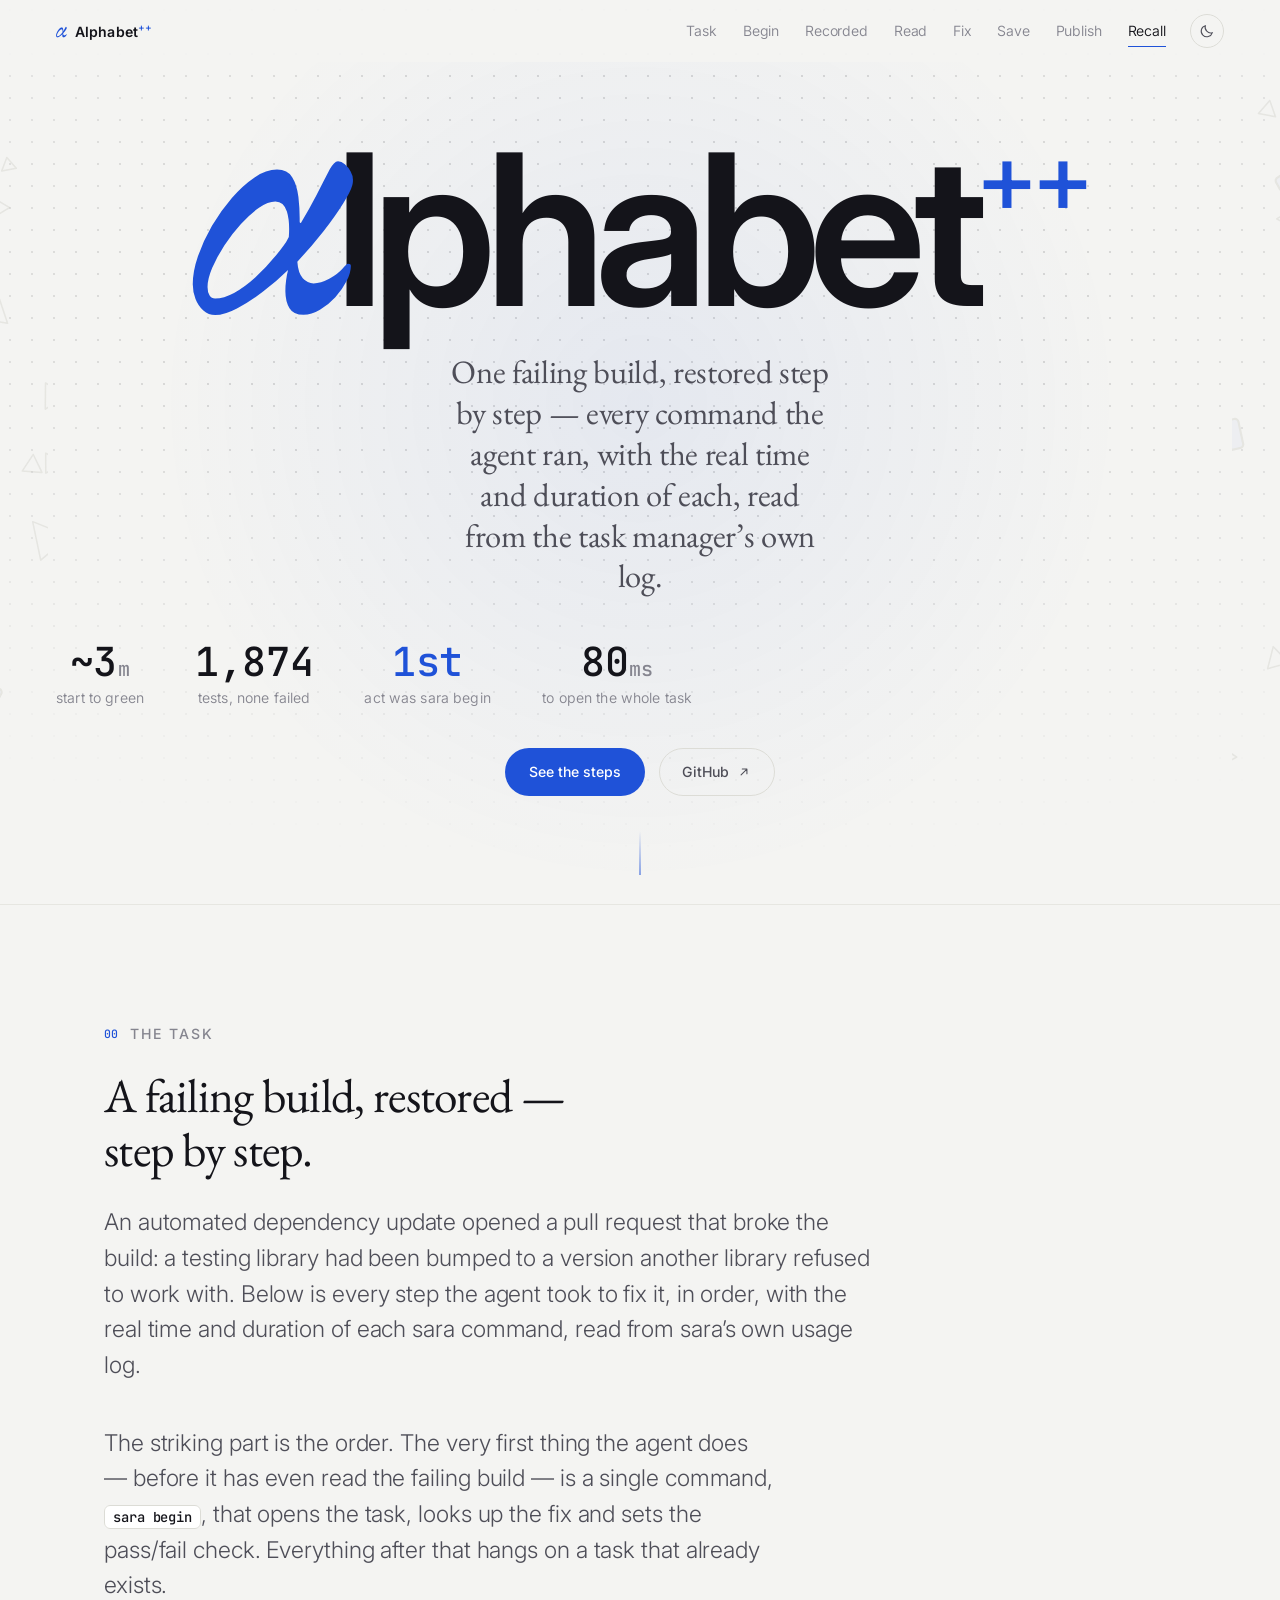
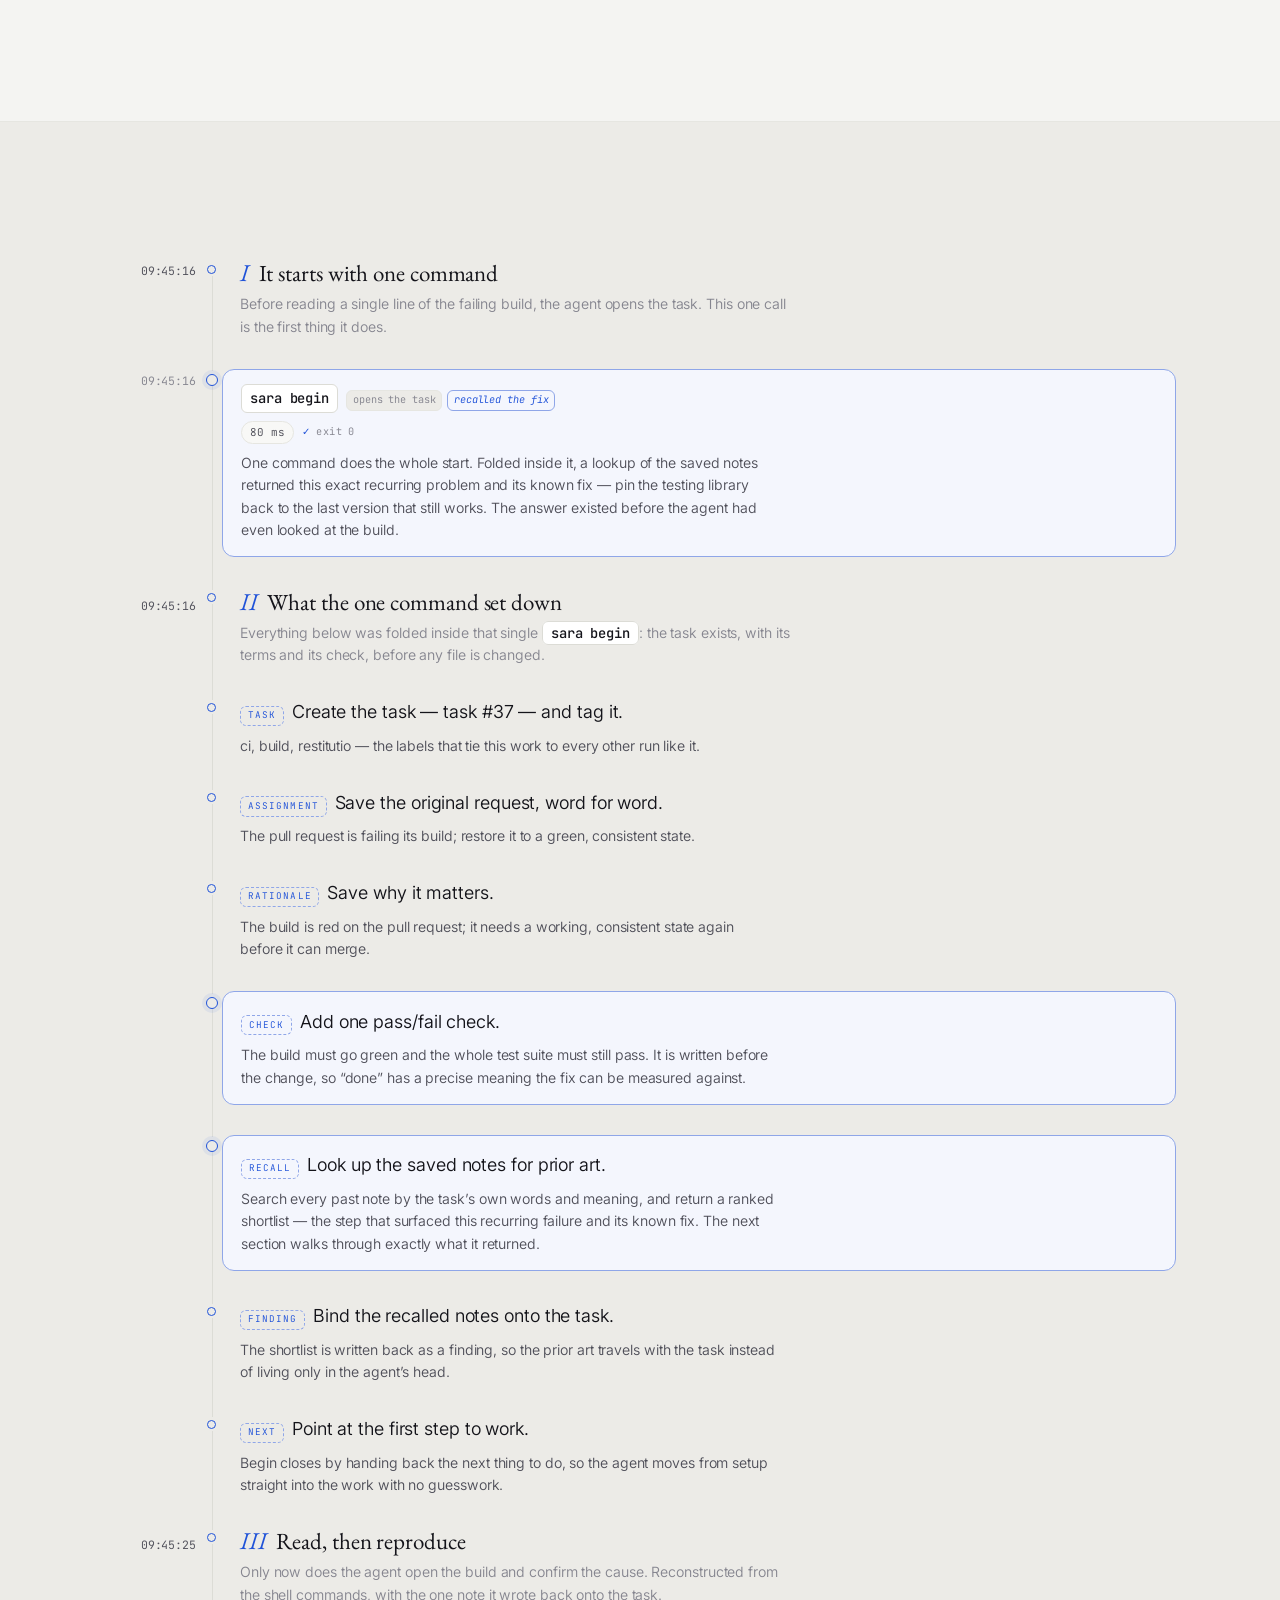
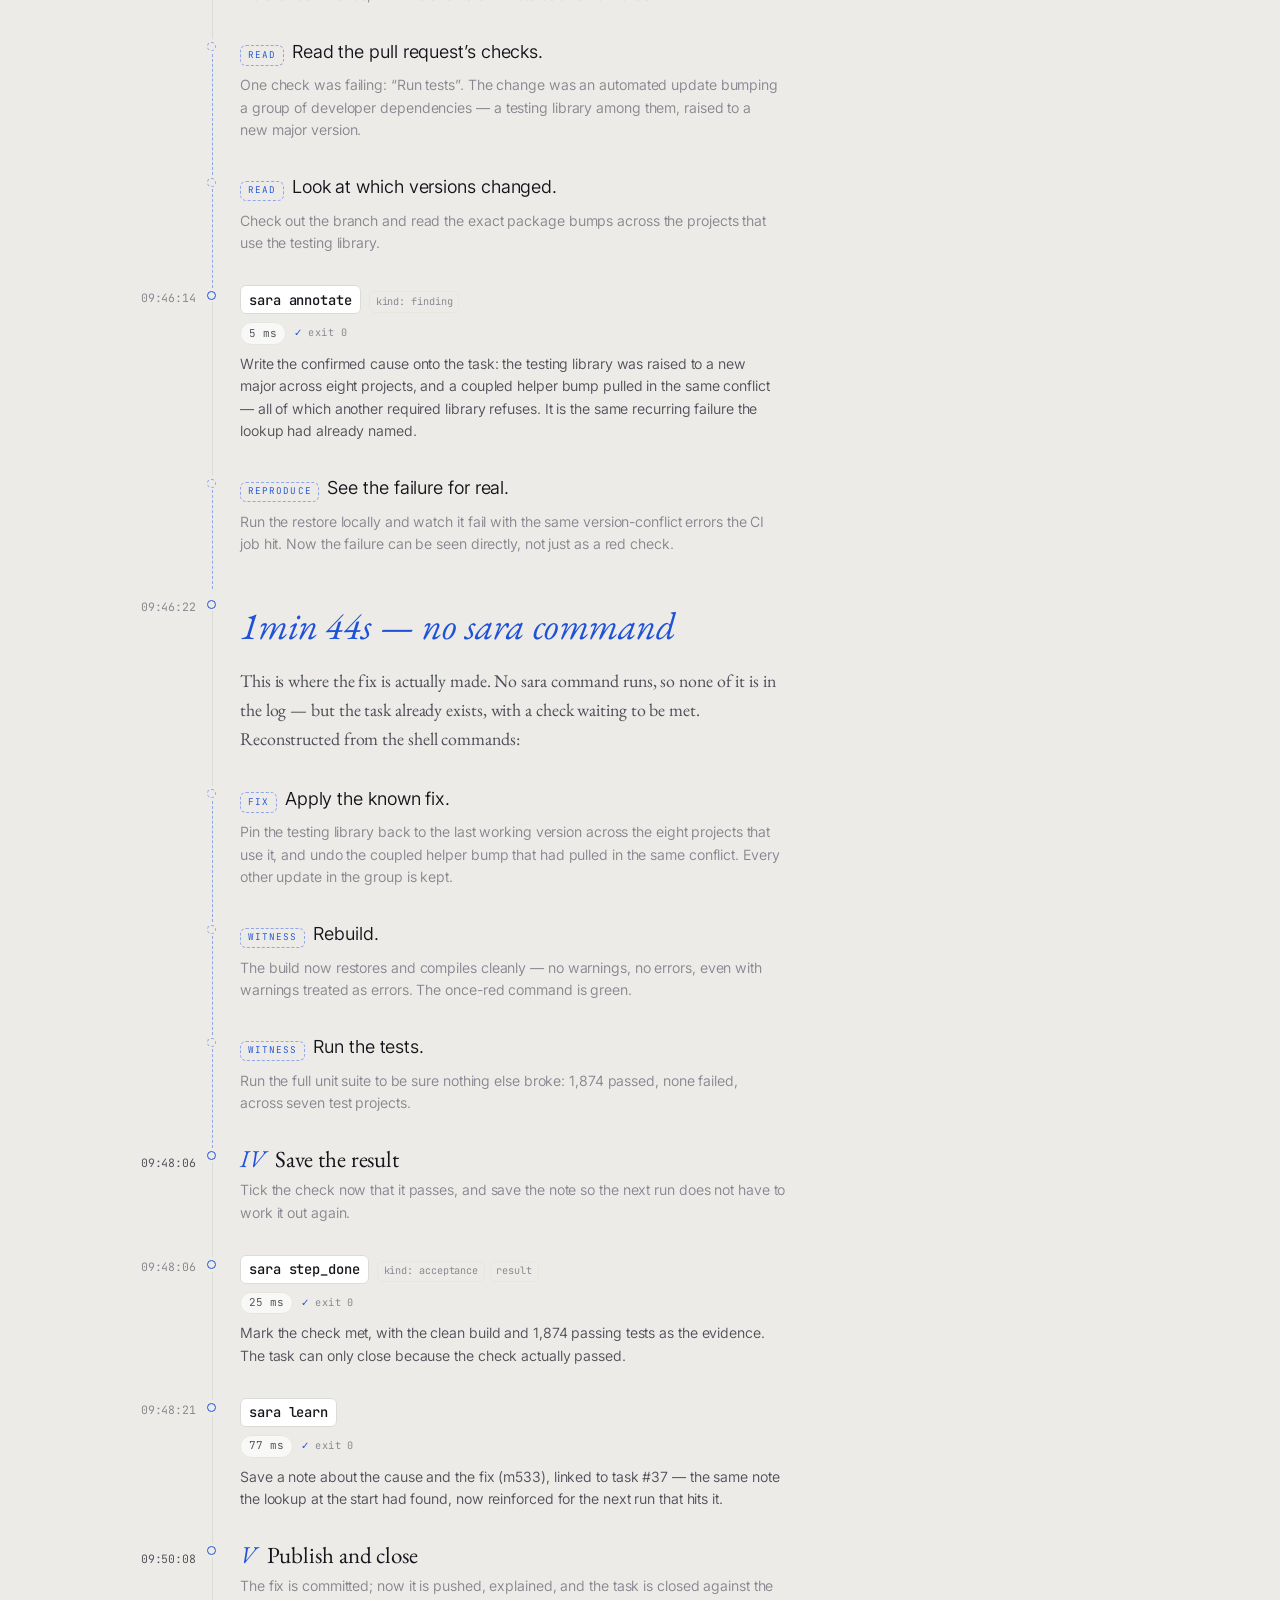
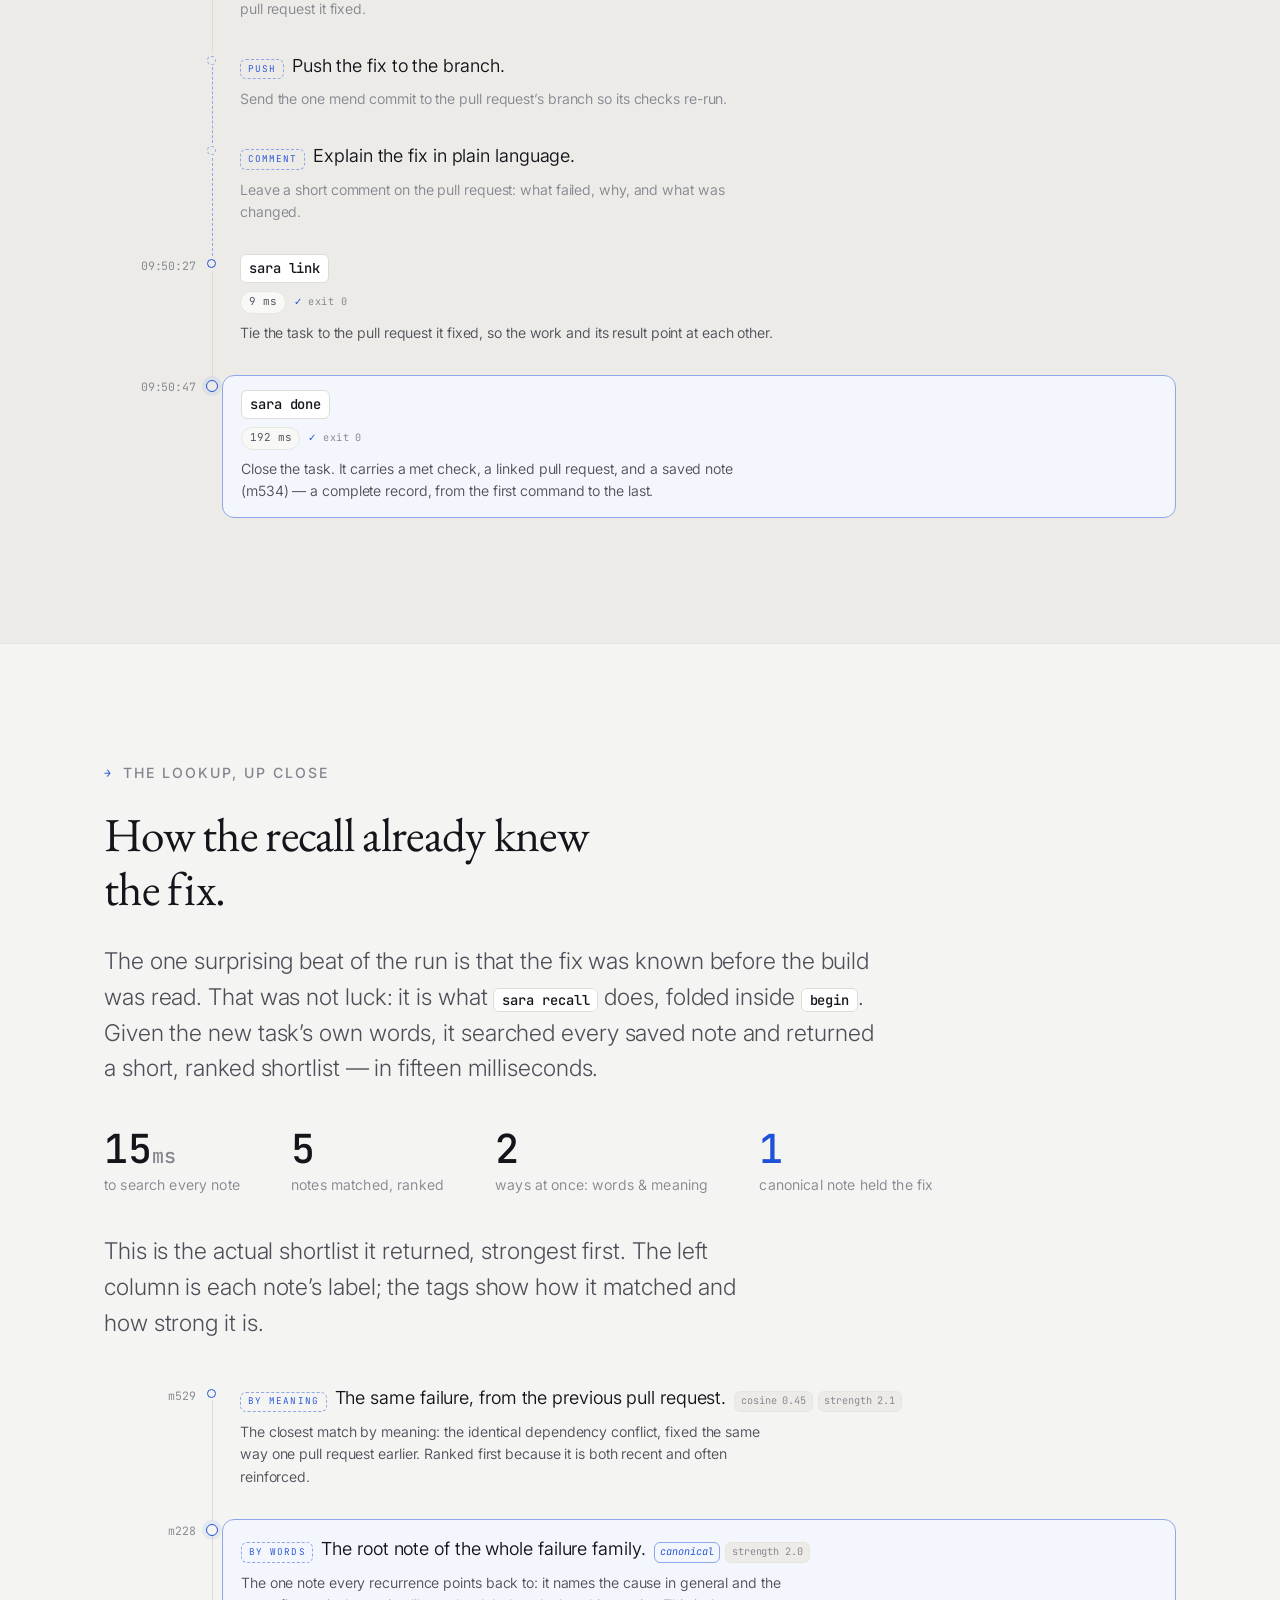
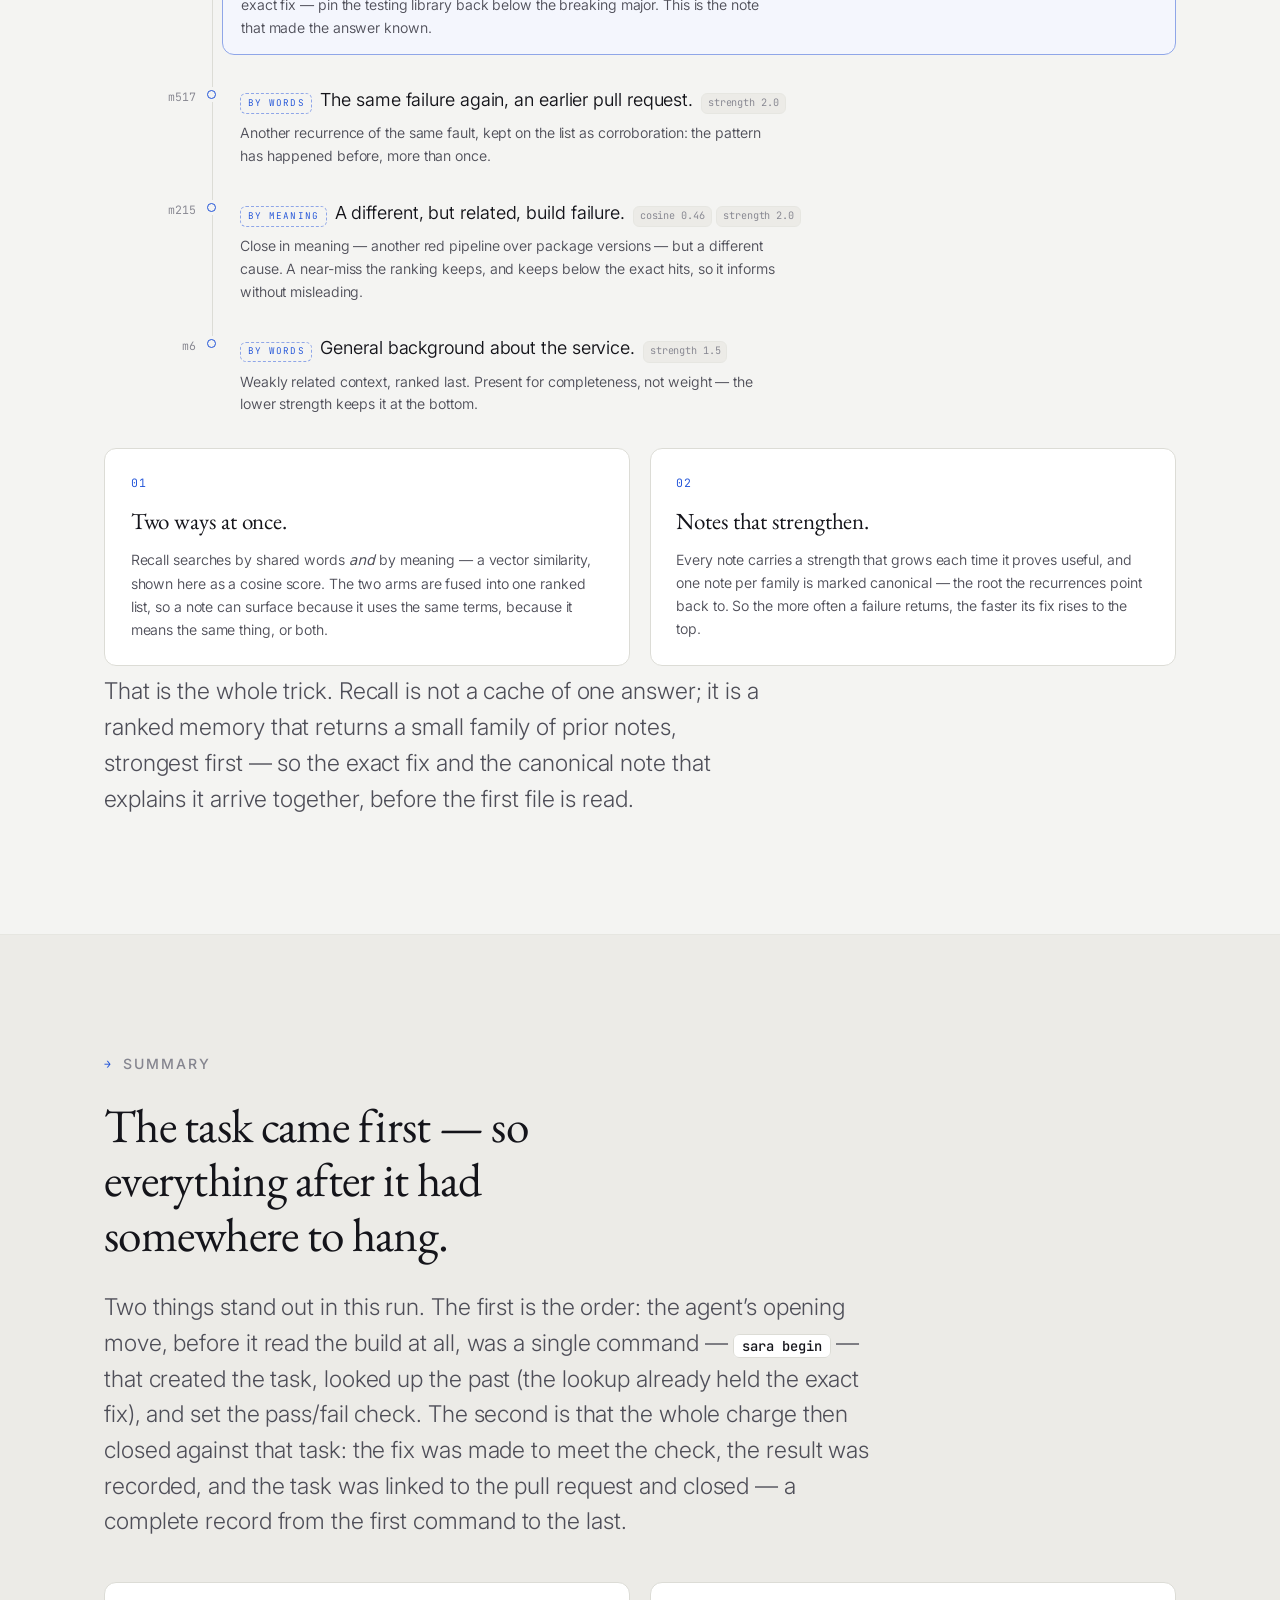
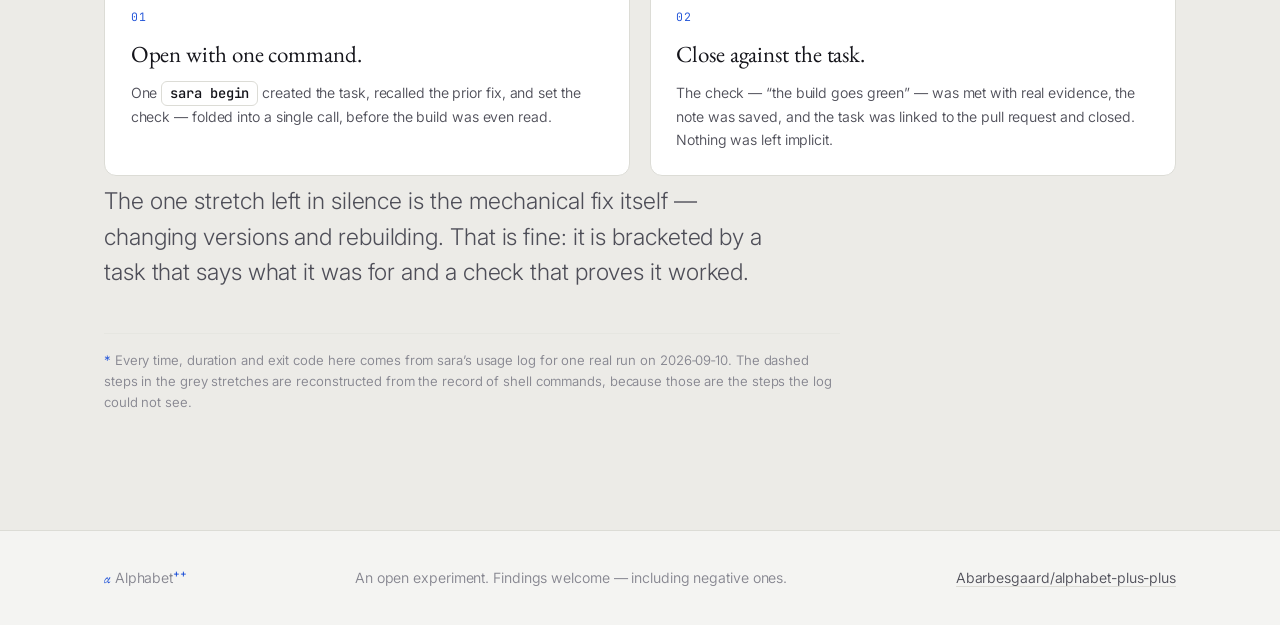
==== commit b25a098f: "Revert "Open up sara begin: nest its seven folded operations inside the call" This reverts commit 9f" ====
--- a/index.html
+++ b/index.html
@@ -185,38 +185,58 @@
           <div class="tl-body">
             <p class="tl-head"><code class="tl-cmd">sara begin</code><span class="tl-flags"><span class="flag">opens the task</span><span class="flag is-hot">recalled the fix</span></span></p>
             <p class="tl-meta"><span class="tl-dur">80 ms</span><span class="tl-ok">exit 0</span></p>
-            <p class="tl-note">One command does the whole start &mdash; and it is not one action but seven, folded into a single call. Here is everything that happened inside that one <code class="tl-cmd">sara begin</code>, in order, before the agent had read a single line of the build.</p>
-            <p class="fold-lead" id="recall">Inside the one call &mdash; seven operations, one after another</p>
-            <ol class="tl-fold" role="list">
-              <li class="fold-op reveal">
-                <p class="fold-head"><span class="fold-n">1</span><span class="tl-kind">task</span> Create the task &mdash; task&nbsp;#37 &mdash; and tag it.</p>
-                <p class="fold-note">ci, build, restitutio &mdash; the labels that tie this work to every other run like it.</p>
-              </li>
-              <li class="fold-op reveal">
-                <p class="fold-head"><span class="fold-n">2</span><span class="tl-kind">assignment</span> Save the original request, word for word.</p>
-                <p class="fold-note">The pull request is failing its build; restore it to a green, consistent state.</p>
-              </li>
-              <li class="fold-op reveal">
-                <p class="fold-head"><span class="fold-n">3</span><span class="tl-kind">rationale</span> Save why it matters.</p>
-                <p class="fold-note">The build is red on the pull request; it needs a working, consistent state again before it can merge.</p>
-              </li>
-              <li class="fold-op reveal">
-                <p class="fold-head"><span class="fold-n">4</span><span class="tl-kind">check</span> Add one pass/fail check.</p>
-                <p class="fold-note">The build must go green and the whole test suite must still pass. It is written before the change, so &ldquo;done&rdquo; has a precise meaning the fix can be measured against.</p>
-              </li>
-              <li class="fold-op is-hot reveal">
-                <p class="fold-head"><span class="fold-n">5</span><span class="tl-kind">recall</span> Look up the saved notes for prior art.<span class="tl-flags"><span class="flag is-hot">this is the one that knew the fix</span></span></p>
-                <p class="fold-note">The heart of <code class="tl-cmd">begin</code>: search every past note by the task&rsquo;s own words <em>and</em> meaning, and return a ranked shortlist &mdash; the step that surfaced this exact recurring failure and its known fix, in fifteen milliseconds. The section just below walks through the five notes it returned.</p>
-              </li>
-              <li class="fold-op reveal">
-                <p class="fold-head"><span class="fold-n">6</span><span class="tl-kind">finding</span> Bind the recalled notes onto the task.</p>
-                <p class="fold-note">The shortlist is written back as a finding, so the prior art travels with the task instead of living only in the agent&rsquo;s head.</p>
-              </li>
-              <li class="fold-op reveal">
-                <p class="fold-head"><span class="fold-n">7</span><span class="tl-kind">next</span> Point at the first step to work.</p>
-                <p class="fold-note">Begin closes by handing back the next thing to do, so the agent moves from setup straight into the work with no guesswork.</p>
-              </li>
-            </ol>
+            <p class="tl-note">One command does the whole start. Folded inside it, a lookup of the saved notes returned this exact recurring problem and its known fix &mdash; pin the testing library back to the last version that still works. The answer existed before the agent had even looked at the build.</p>
+          </div>
+        </li>
+
+        <li class="tl-mark reveal" id="recall">
+          <span class="tl-time">09:45:16</span>
+          <div class="tl-body">
+            <p class="tl-phase-name"><span class="tl-rom">II</span> What the one command set down</p>
+            <p class="tl-phase-sub">Everything below was folded inside that single <code class="tl-cmd">sara begin</code>: the task exists, with its terms and its check, before any file is changed.</p>
+          </div>
+        </li>
+
+        <li class="tl-node reveal">
+          <div class="tl-body">
+            <p class="tl-head"><span class="tl-kind">task</span> Create the task &mdash; task&nbsp;#37 &mdash; and tag it.</p>
+            <p class="tl-note">ci, build, restitutio &mdash; the labels that tie this work to every other run like it.</p>
+          </div>
+        </li>
+        <li class="tl-node reveal">
+          <div class="tl-body">
+            <p class="tl-head"><span class="tl-kind">assignment</span> Save the original request, word for word.</p>
+            <p class="tl-note">The pull request is failing its build; restore it to a green, consistent state.</p>
+          </div>
+        </li>
+        <li class="tl-node reveal">
+          <div class="tl-body">
+            <p class="tl-head"><span class="tl-kind">rationale</span> Save why it matters.</p>
+            <p class="tl-note">The build is red on the pull request; it needs a working, consistent state again before it can merge.</p>
+          </div>
+        </li>
+        <li class="tl-node reveal is-proof">
+          <div class="tl-body">
+            <p class="tl-head"><span class="tl-kind">check</span> Add one pass/fail check.</p>
+            <p class="tl-note">The build must go green and the whole test suite must still pass. It is written before the change, so &ldquo;done&rdquo; has a precise meaning the fix can be measured against.</p>
+          </div>
+        </li>
+        <li class="tl-node reveal is-proof">
+          <div class="tl-body">
+            <p class="tl-head"><span class="tl-kind">recall</span> Look up the saved notes for prior art.</p>
+            <p class="tl-note">Search every past note by the task&rsquo;s own words and meaning, and return a ranked shortlist &mdash; the step that surfaced this recurring failure and its known fix. The next section walks through exactly what it returned.</p>
+          </div>
+        </li>
+        <li class="tl-node reveal">
+          <div class="tl-body">
+            <p class="tl-head"><span class="tl-kind">finding</span> Bind the recalled notes onto the task.</p>
+            <p class="tl-note">The shortlist is written back as a finding, so the prior art travels with the task instead of living only in the agent&rsquo;s head.</p>
+          </div>
+        </li>
+        <li class="tl-node reveal">
+          <div class="tl-body">
+            <p class="tl-head"><span class="tl-kind">next</span> Point at the first step to work.</p>
+            <p class="tl-note">Begin closes by handing back the next thing to do, so the agent moves from setup straight into the work with no guesswork.</p>
           </div>
         </li>
 
--- a/styles.css
+++ b/styles.css
@@ -922,59 +922,7 @@
   padding: 0.1rem 0.42rem;
 }
 
-/* ---------- the operations folded inside one sara begin call ---------- */
-.fold-lead {
-  margin: 1.1rem 0 0.2rem;
-  font-family: var(--font-mono);
-  font-size: 0.66rem;
-  text-transform: uppercase;
-  letter-spacing: 0.1em;
-  color: var(--ink-mute);
-}
-.tl-fold {
-  list-style: none;
-  margin: 0.55rem 0 0.1rem;
-  padding: 0.15rem 0 0.15rem 1.15rem;
-  border-left: 2px solid var(--accent-dim);
-  display: grid;
-  gap: 0.85rem;
-}
-.fold-op { position: relative; }
-.fold-op::before {
-  content: "";
-  position: absolute;
-  left: -1.15rem; top: 0.5rem;
-  width: 7px; height: 7px; margin-left: -4.5px;
-  border-radius: 50%;
-  background: var(--band-bg, var(--bg));
-  border: 1.5px solid var(--accent-dim);
-}
-.fold-op.is-hot::before { background: var(--accent); border-color: var(--accent); box-shadow: 0 0 0 3px var(--glow); }
-.fold-head {
-  margin: 0;
-  display: flex; align-items: baseline; flex-wrap: wrap; gap: 0.5rem;
-  font-size: var(--step--1);
-  color: var(--ink);
-}
-.fold-n {
-  flex: none;
-  font-family: var(--font-mono);
-  font-size: 0.62rem;
-  width: 1.2rem; height: 1.2rem;
-  display: inline-flex; align-items: center; justify-content: center;
-  color: var(--ink-mute);
-  background: var(--bg-alt);
-  border: 1px solid var(--line-soft);
-  border-radius: 999px;
-}
-.fold-op.is-hot .fold-n { color: var(--accent-ink); background: var(--accent); border-color: var(--accent); font-weight: 600; }
-.fold-note {
-  margin: 0.32rem 0 0;
-  font-size: 0.82rem;
-  line-height: 1.55;
-  color: var(--ink-soft);
-  max-width: 60ch;
-}
+/* ---------- the silence ---------- */
 .gap-dur {
   margin: 0.5rem 0 0.6rem;
   font-family: var(--font-display);
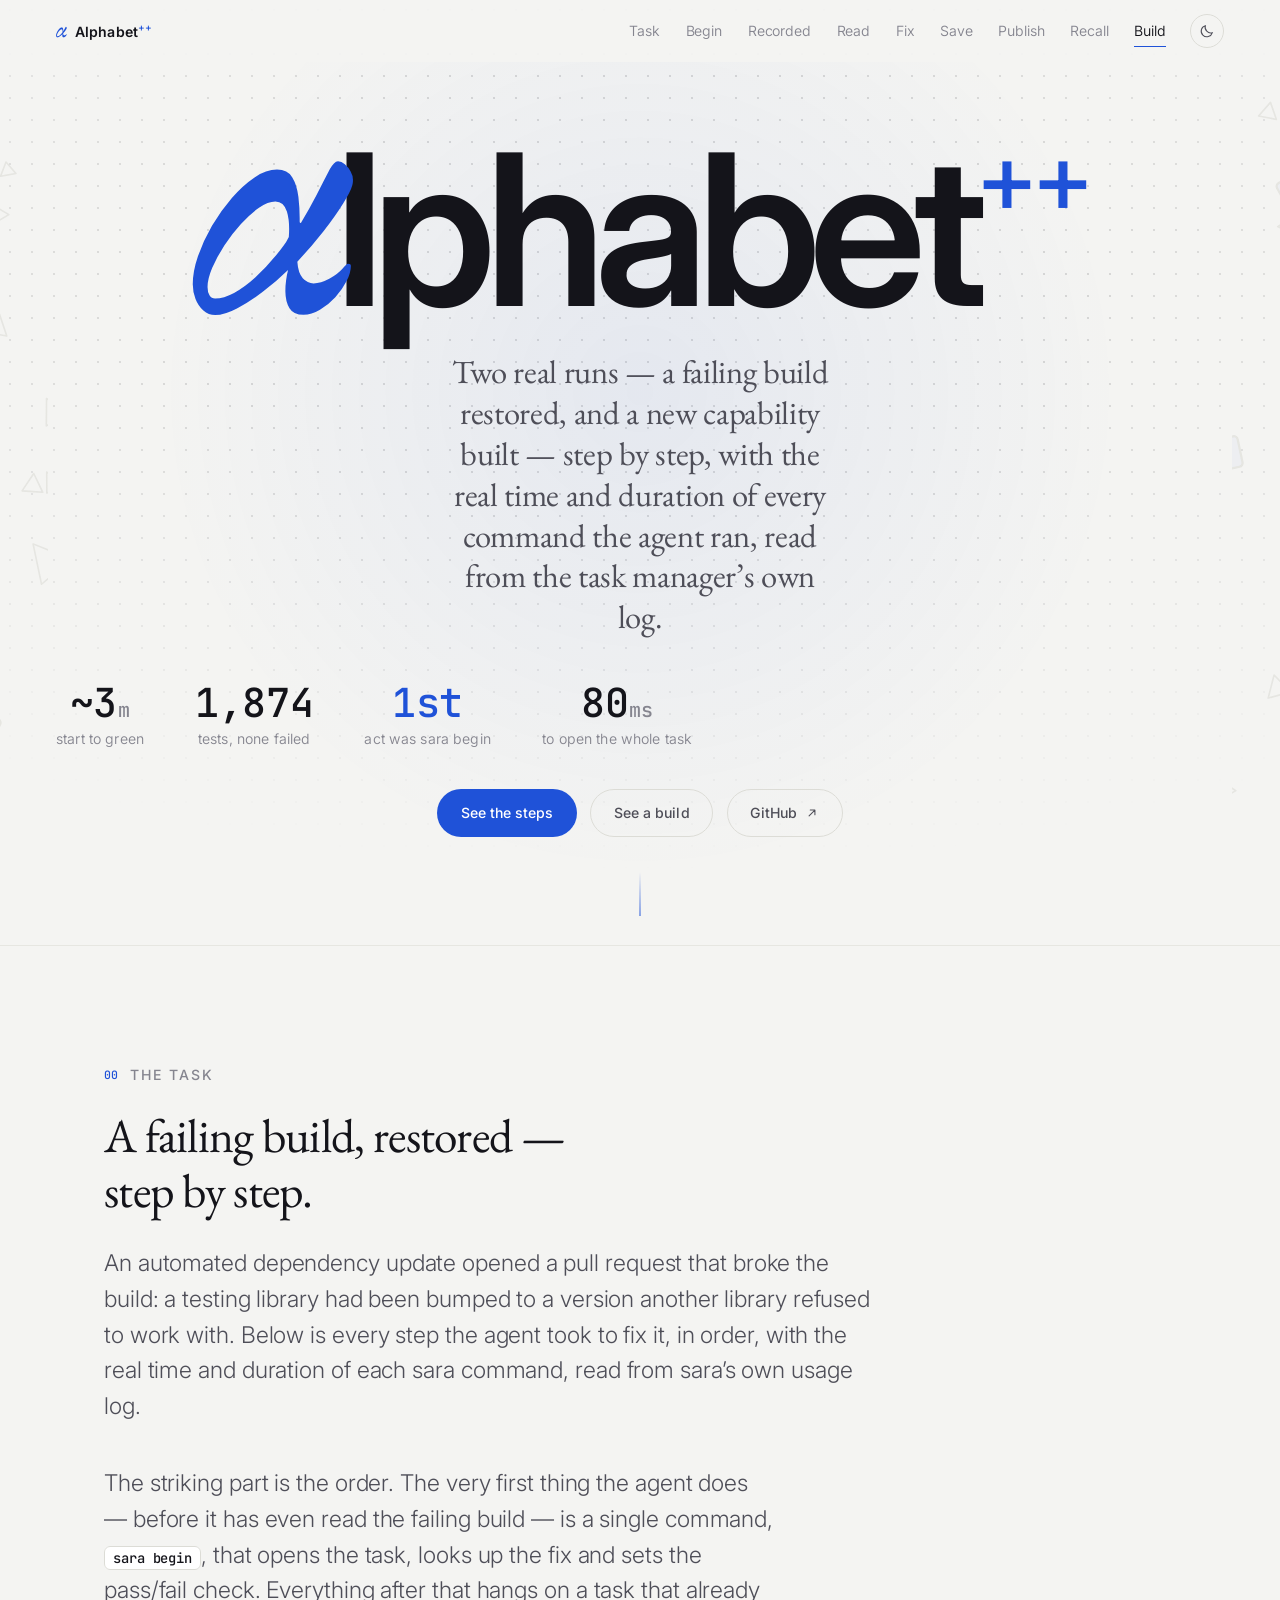
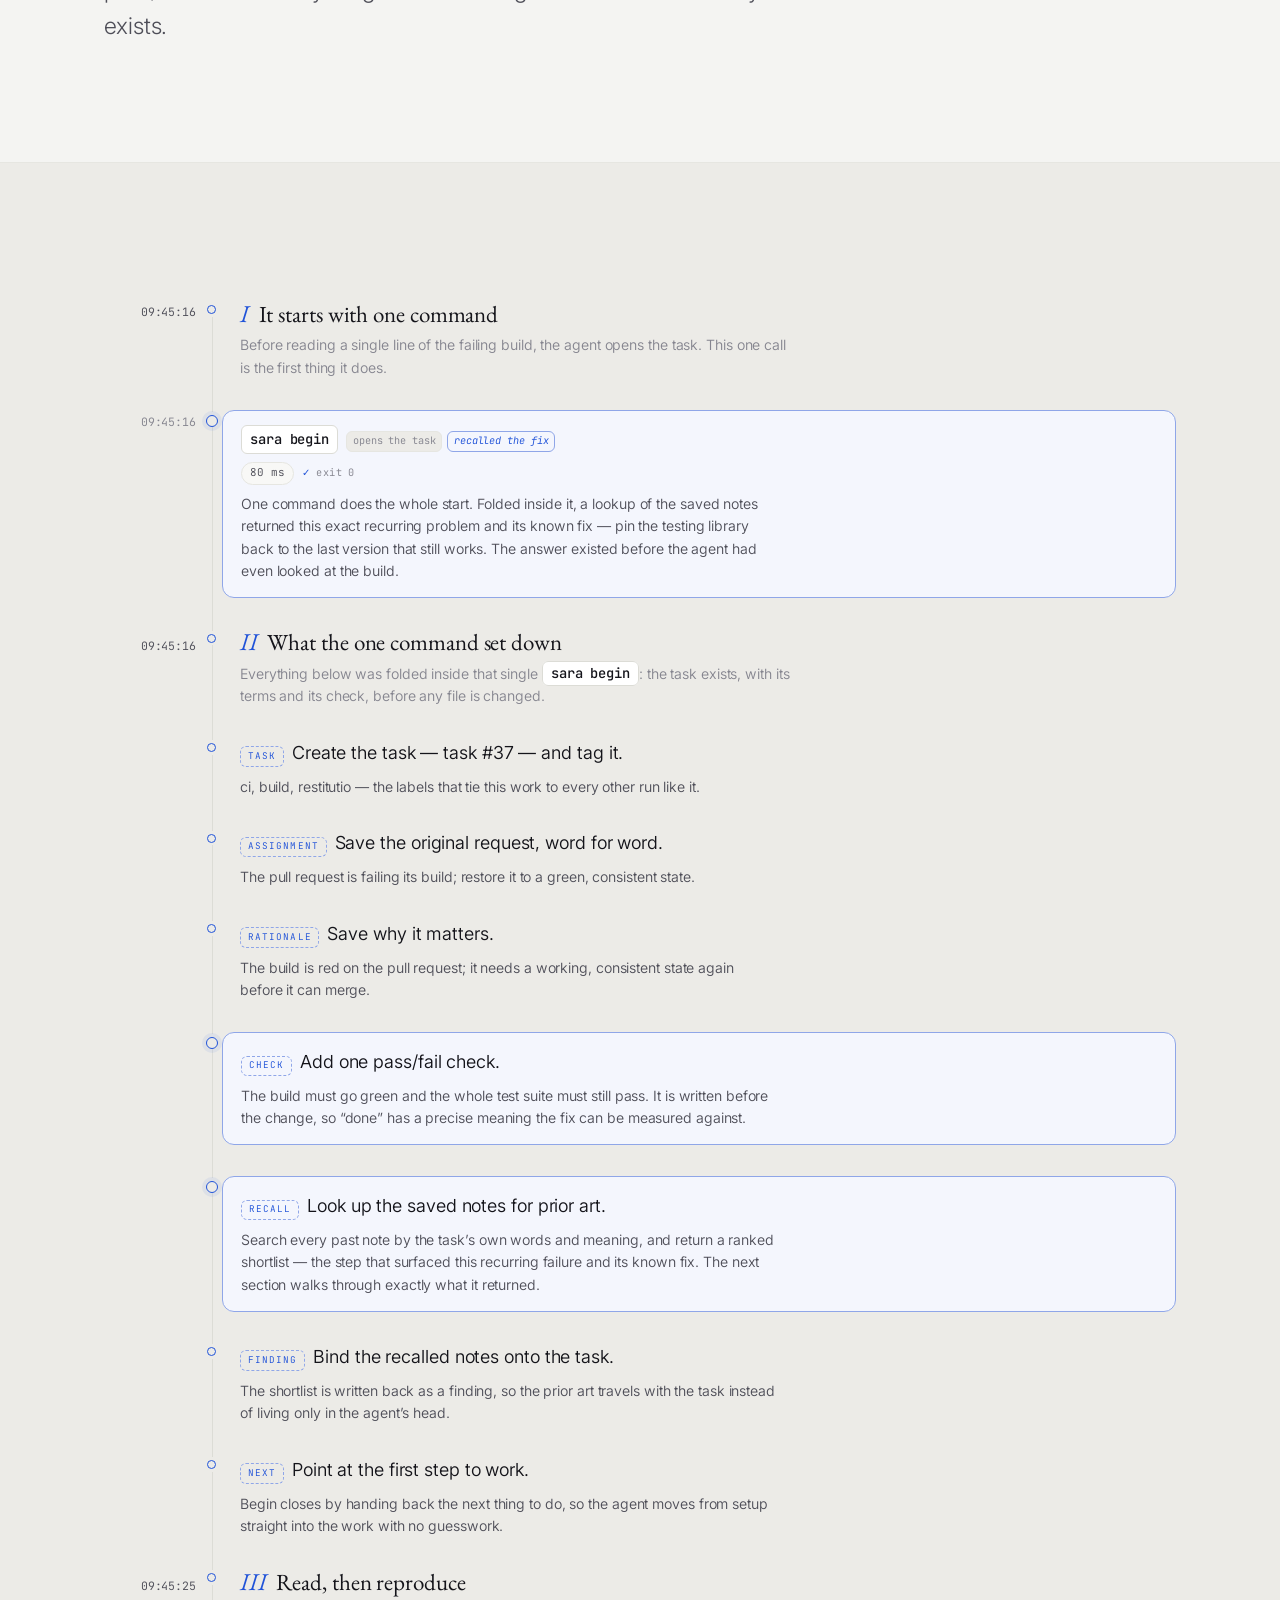
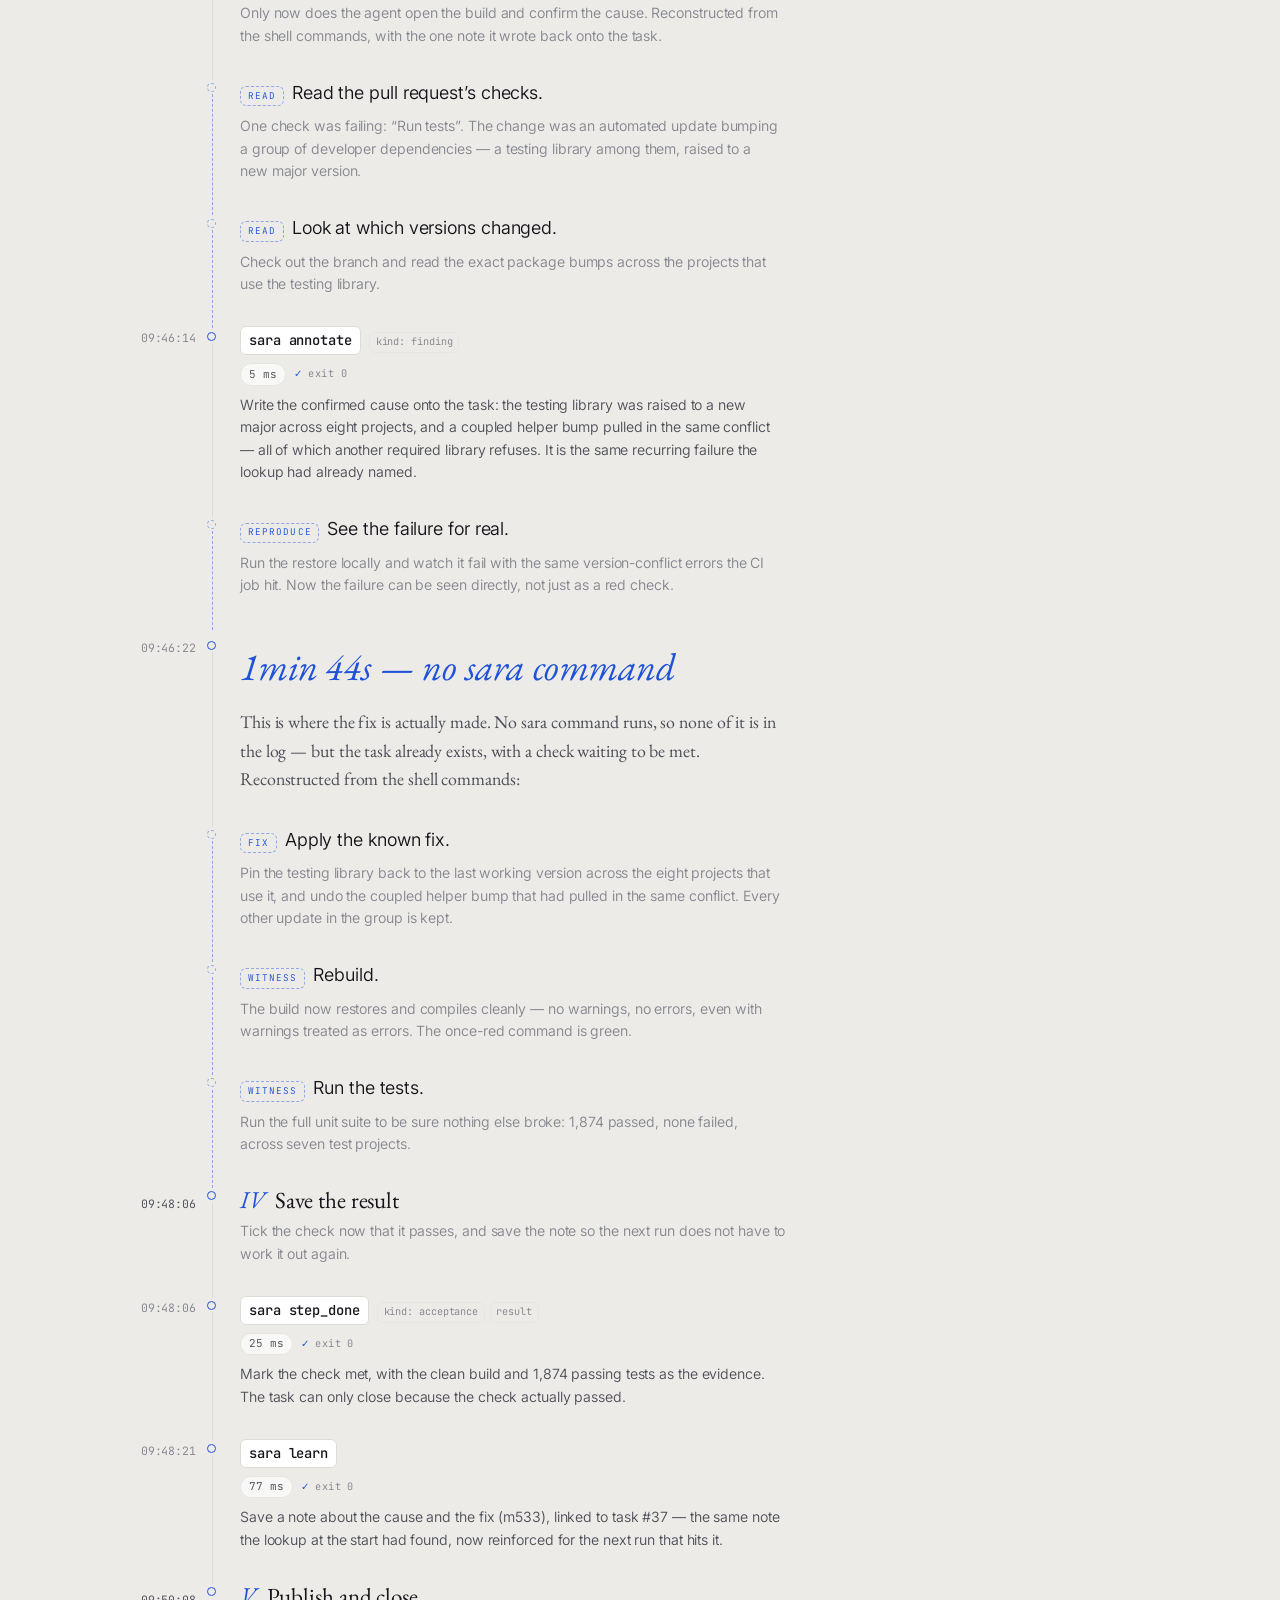
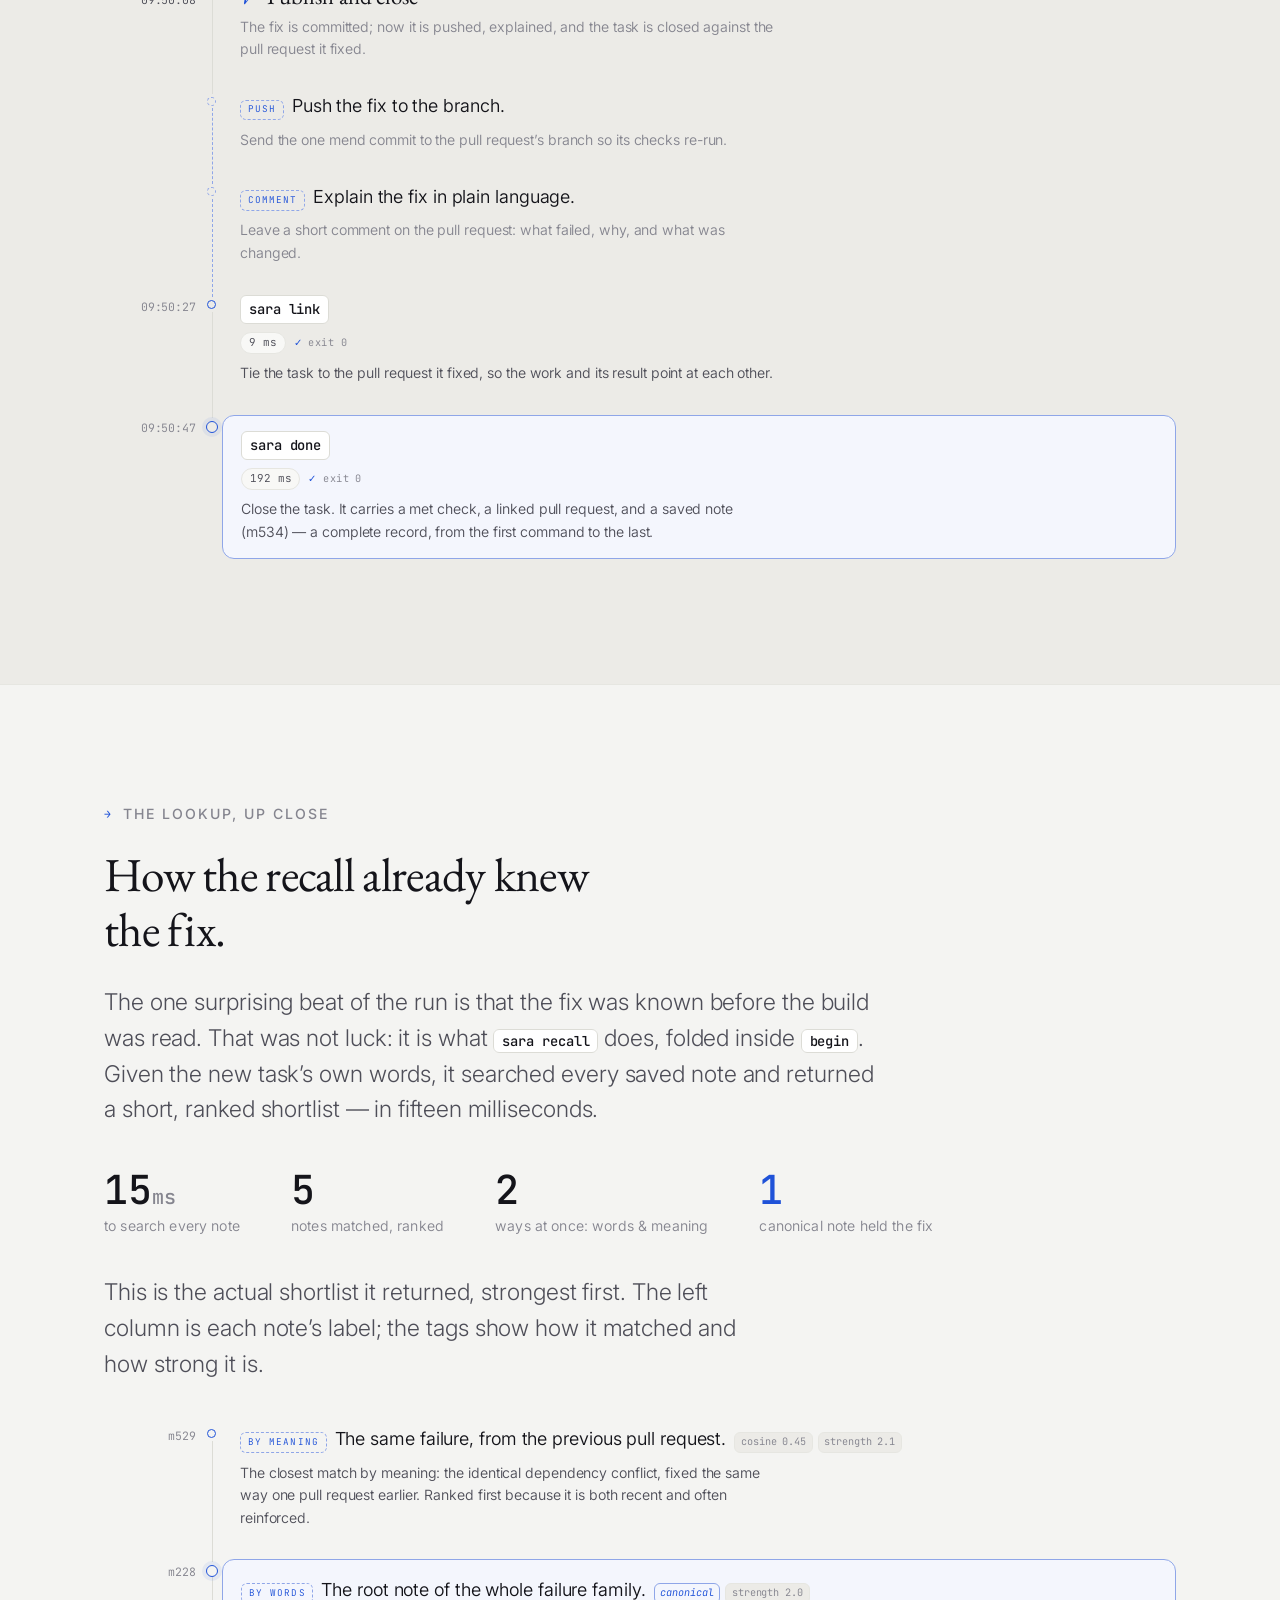
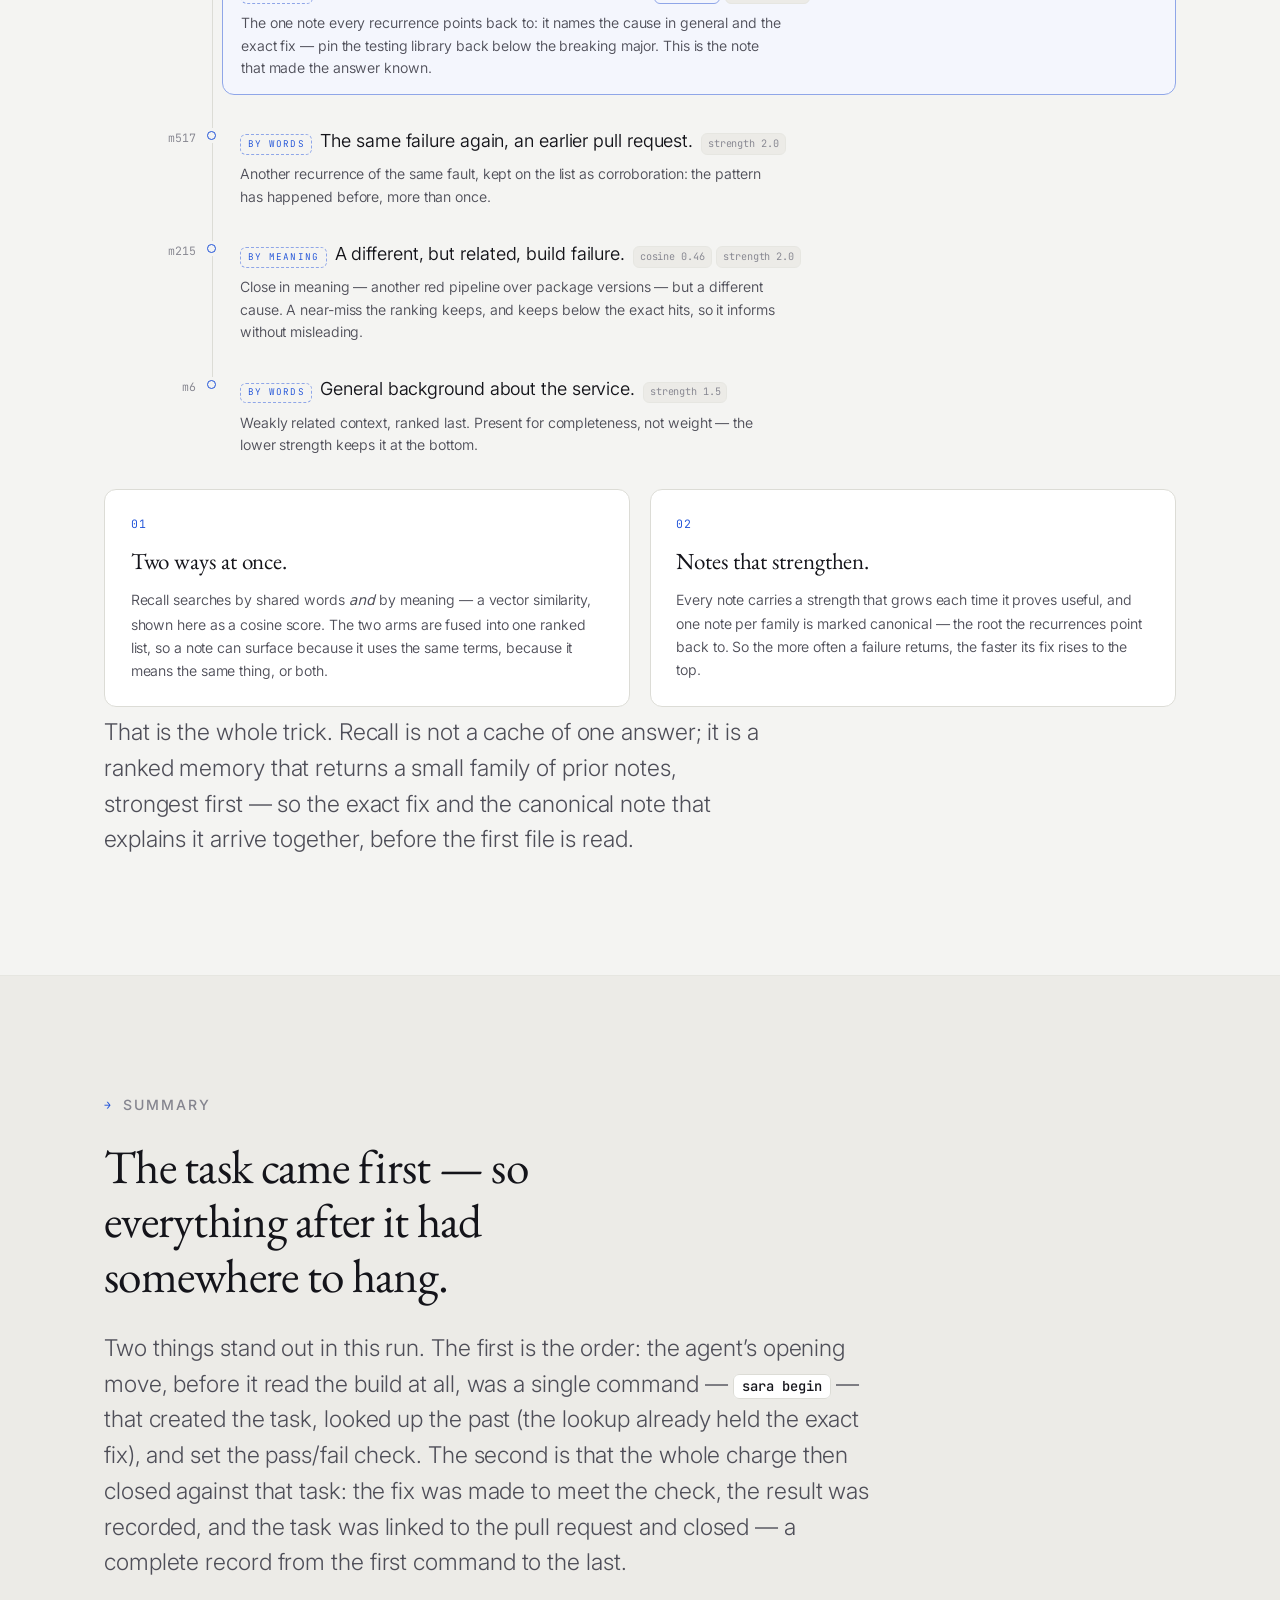
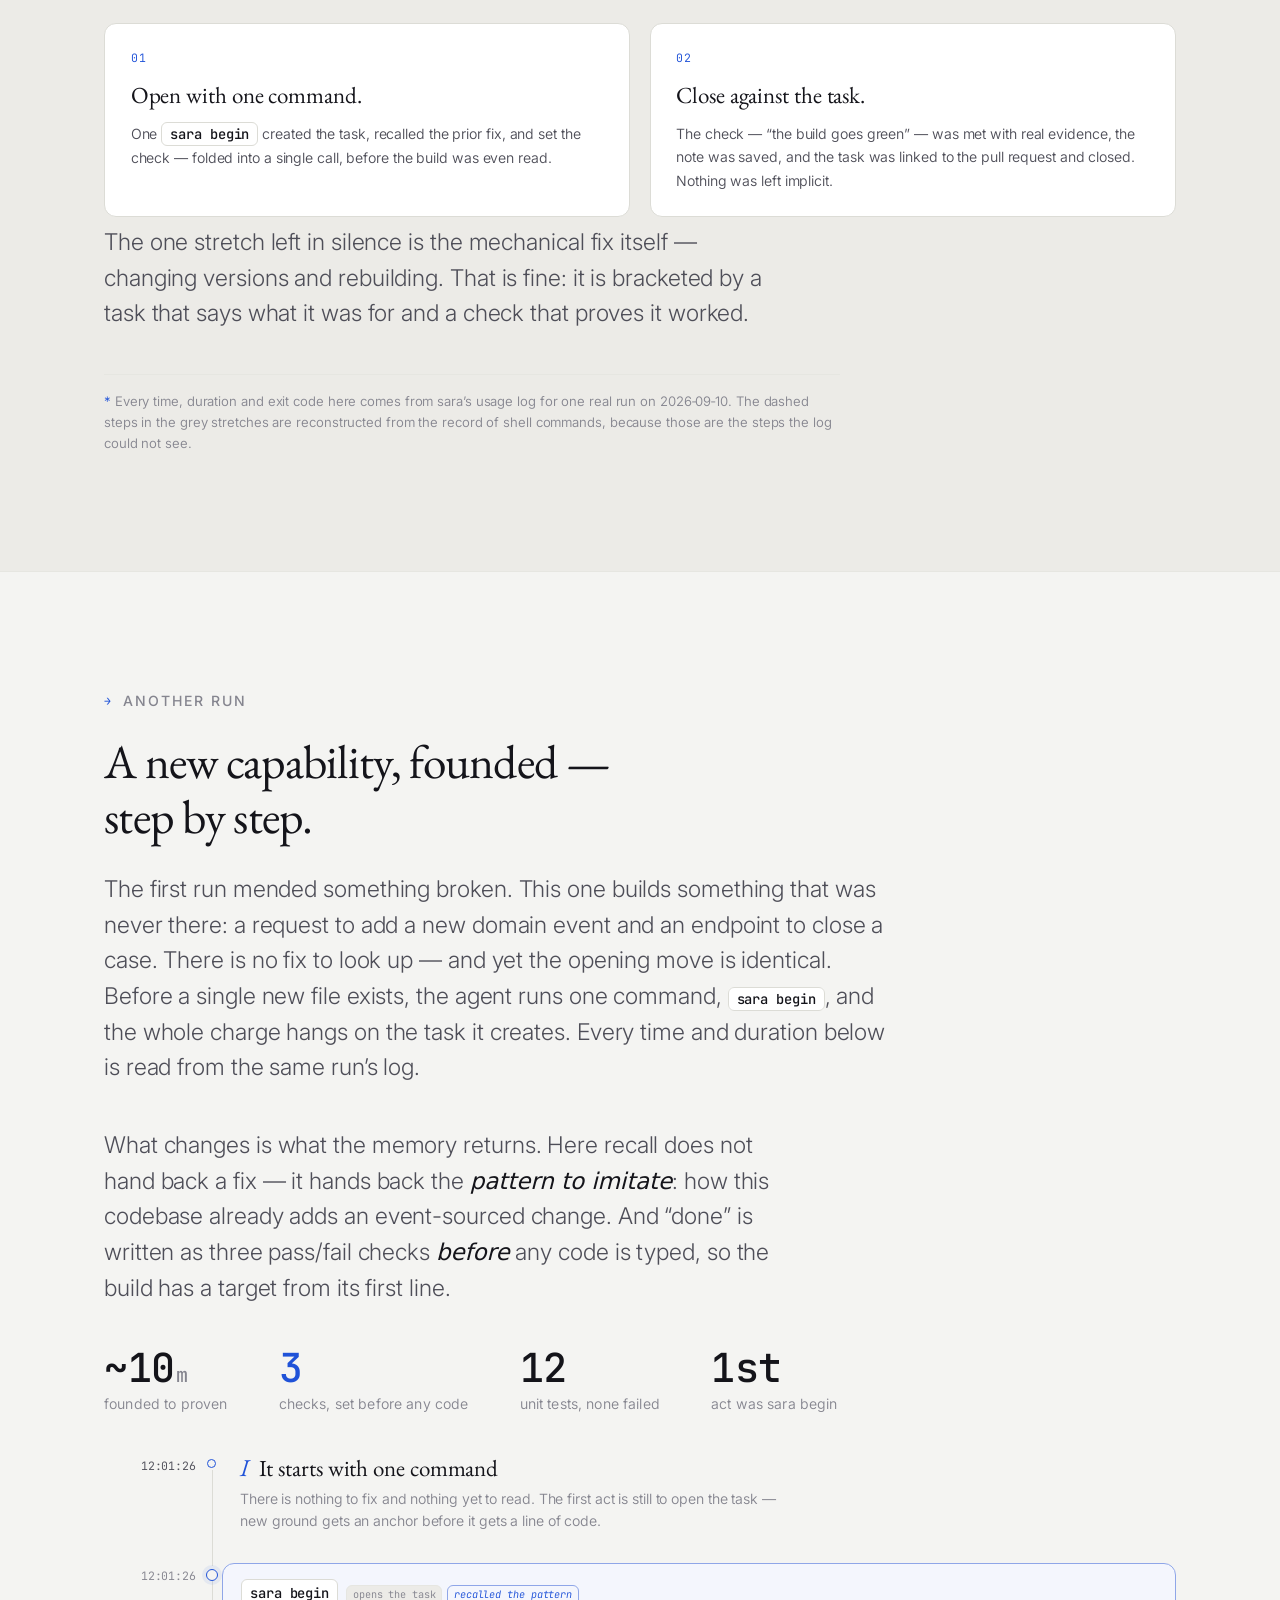
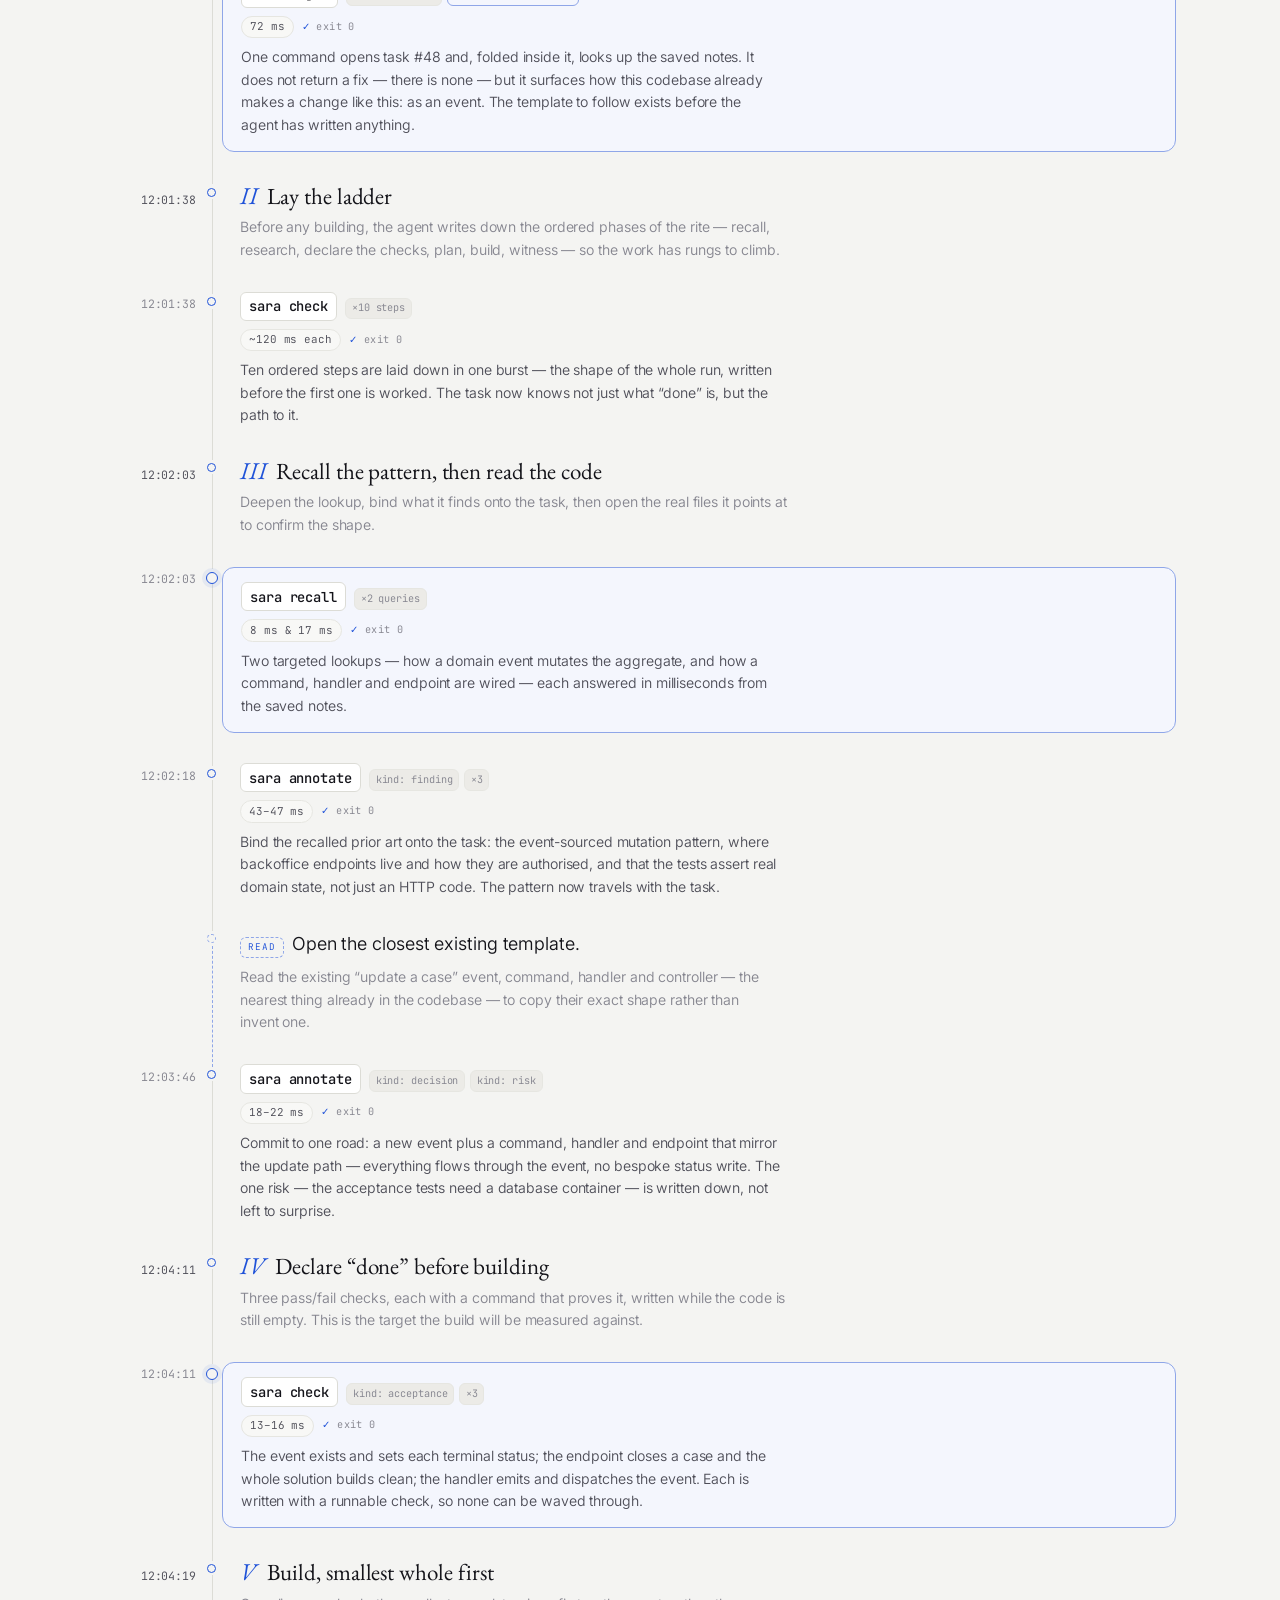
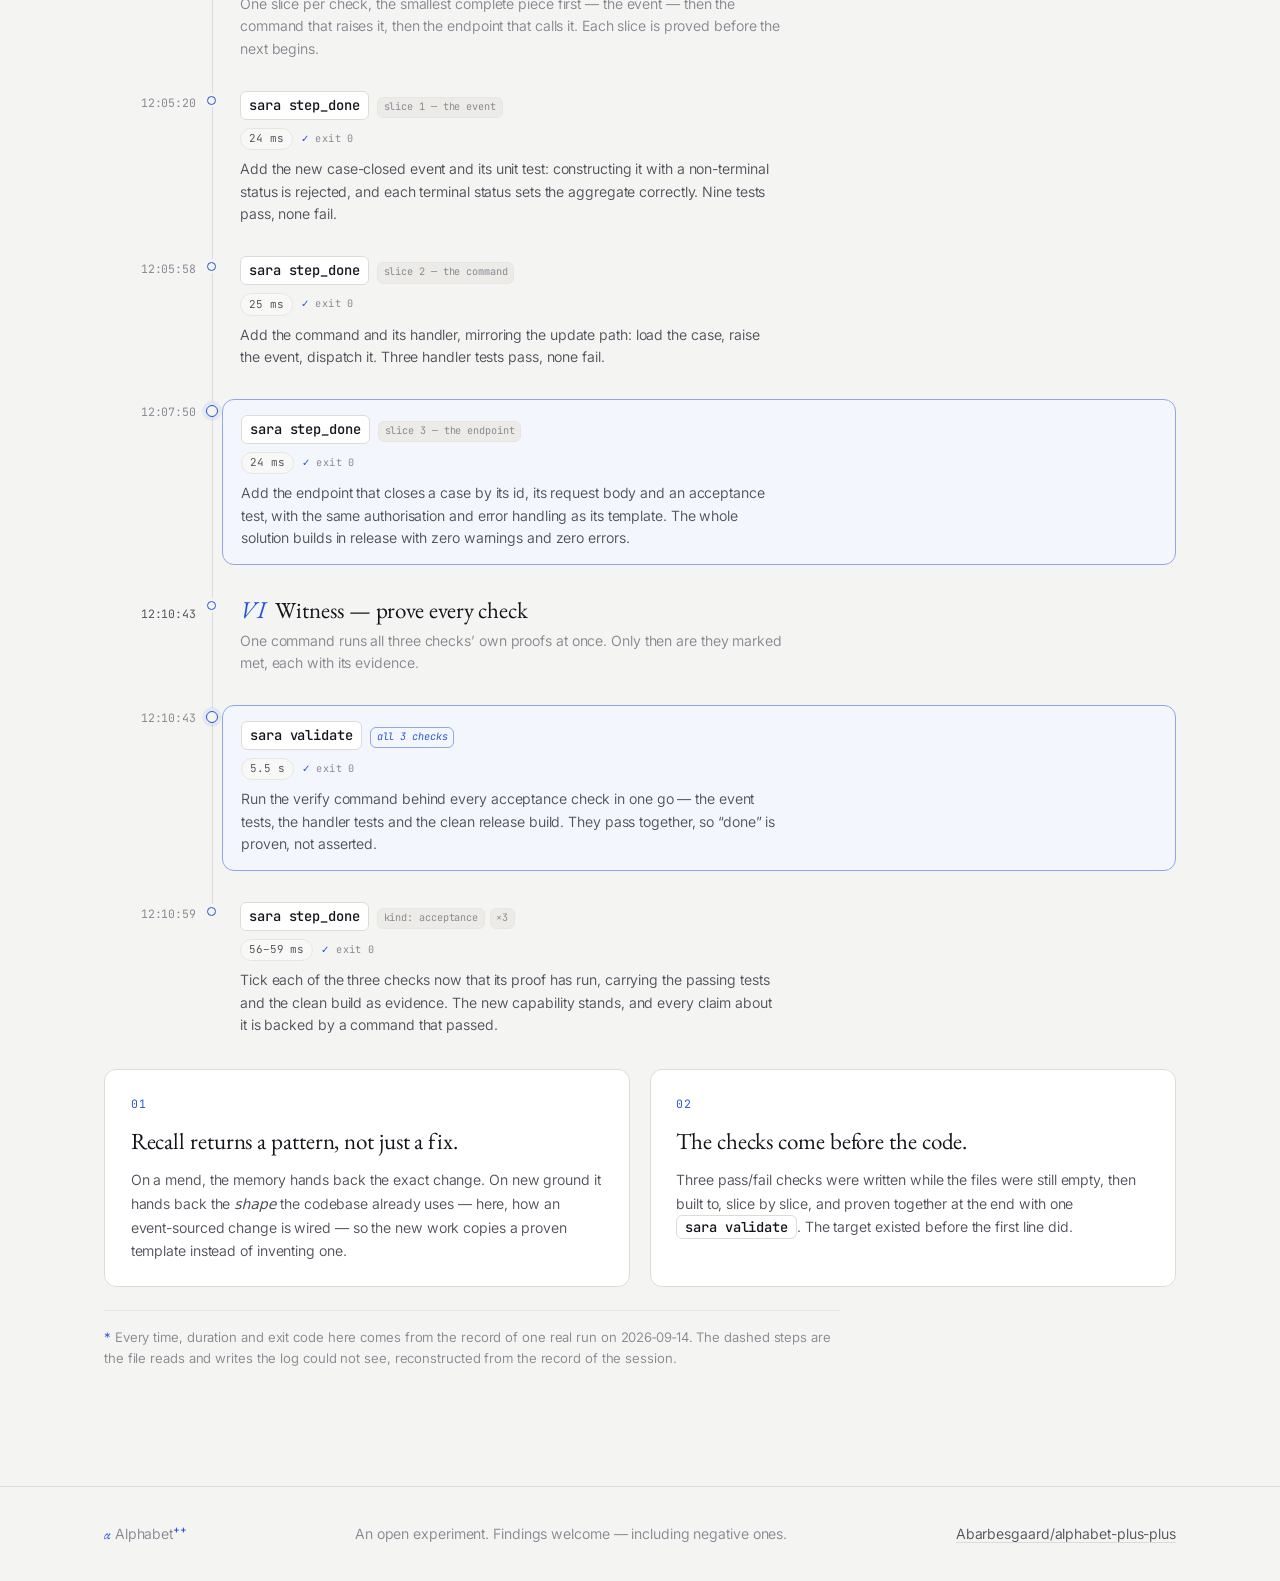
==== commit f42e37ff: "Add a second worked example: a Via Genesis build run The page has shown one run — a failing build re" ====
--- a/index.html
+++ b/index.html
@@ -63,6 +63,7 @@
     <a href="#record">Save</a>
     <a href="#publish">Publish</a>
     <a href="#recall-how">Recall</a>
+    <a href="#build">Build</a>
   </nav>
 
   <button id="theme-toggle" class="theme-toggle" type="button" aria-label="Switch to light theme" title="Switch theme">
@@ -124,8 +125,9 @@
       </h1>
 
       <p class="lede reveal" data-delay="1">
-        One failing build, restored step by step &mdash; every command the agent ran, with
-        the real time and duration of each, read from the task manager&rsquo;s own log.
+        Two real runs &mdash; a failing build restored, and a new capability built &mdash; step
+        by step, with the real time and duration of every command the agent ran, read from the
+        task manager&rsquo;s own log.
       </p>
 
       <div class="stats reveal" data-delay="2">
@@ -137,6 +139,7 @@
 
       <div class="cta-row reveal" data-delay="3">
         <a class="btn btn-primary" href="#before">See the steps</a>
+        <a class="btn btn-ghost" href="#build">See a build</a>
         <a class="btn btn-ghost" href="https://github.com/Abarbesgaard/alphabet-plus-plus" rel="noopener">
           GitHub
           <svg viewBox="0 0 24 24" aria-hidden="true" class="btn-arrow"><path d="M7 17 17 7M9 7h8v8"/></svg>
@@ -494,6 +497,205 @@
     </div>
   </section>
 
+  <!-- ================= SECOND RUN — VIA GENESIS ================= -->
+  <section class="band" id="build">
+    <div class="wrap">
+      <p class="kicker"><span class="num">&rarr;</span> Another run</p>
+      <h2 class="h2">A new capability, founded &mdash; step by step.</h2>
+      <p class="lead-para">
+        The first run mended something broken. This one builds something that was never
+        there: a request to add a new domain event and an endpoint to close a case. There is
+        no fix to look up &mdash; and yet the opening move is identical. Before a single new
+        file exists, the agent runs one command, <code class="tl-cmd">sara begin</code>, and the
+        whole charge hangs on the task it creates. Every time and duration below is read from
+        the same run&rsquo;s log.
+      </p>
+      <p class="lead-para narrow">
+        What changes is what the memory returns. Here recall does not hand back a fix &mdash; it
+        hands back the <em>pattern to imitate</em>: how this codebase already adds an
+        event-sourced change. And &ldquo;done&rdquo; is written as three pass/fail checks
+        <em>before</em> any code is typed, so the build has a target from its first line.
+      </p>
+
+      <div class="stats">
+        <div class="stat"><span class="stat-n">~10<span class="stat-u">m</span></span><span class="stat-l">founded to proven</span></div>
+        <div class="stat is-hot"><span class="stat-n">3</span><span class="stat-l">checks, set before any code</span></div>
+        <div class="stat"><span class="stat-n">12</span><span class="stat-l">unit tests, none failed</span></div>
+        <div class="stat"><span class="stat-n">1st</span><span class="stat-l">act was sara begin</span></div>
+      </div>
+
+      <ol class="tl tl-full" role="list">
+
+        <li class="tl-mark reveal" id="build-begin">
+          <span class="tl-time">12:01:26</span>
+          <div class="tl-body">
+            <p class="tl-phase-name"><span class="tl-rom">I</span> It starts with one command</p>
+            <p class="tl-phase-sub">There is nothing to fix and nothing yet to read. The first act is still to open the task &mdash; new ground gets an anchor before it gets a line of code.</p>
+          </div>
+        </li>
+
+        <li class="tl-node reveal is-proof">
+          <span class="tl-time">12:01:26</span>
+          <div class="tl-body">
+            <p class="tl-head"><code class="tl-cmd">sara begin</code><span class="tl-flags"><span class="flag">opens the task</span><span class="flag is-hot">recalled the pattern</span></span></p>
+            <p class="tl-meta"><span class="tl-dur">72 ms</span><span class="tl-ok">exit 0</span></p>
+            <p class="tl-note">One command opens task&nbsp;#48 and, folded inside it, looks up the saved notes. It does not return a fix &mdash; there is none &mdash; but it surfaces how this codebase already makes a change like this: as an event. The template to follow exists before the agent has written anything.</p>
+          </div>
+        </li>
+
+        <li class="tl-mark reveal" id="build-ladder">
+          <span class="tl-time">12:01:38</span>
+          <div class="tl-body">
+            <p class="tl-phase-name"><span class="tl-rom">II</span> Lay the ladder</p>
+            <p class="tl-phase-sub">Before any building, the agent writes down the ordered phases of the rite &mdash; recall, research, declare the checks, plan, build, witness &mdash; so the work has rungs to climb.</p>
+          </div>
+        </li>
+
+        <li class="tl-node reveal">
+          <span class="tl-time">12:01:38</span>
+          <div class="tl-body">
+            <p class="tl-head"><code class="tl-cmd">sara check</code><span class="tl-flags"><span class="flag">&times;10 steps</span></span></p>
+            <p class="tl-meta"><span class="tl-dur">~120 ms each</span><span class="tl-ok">exit 0</span></p>
+            <p class="tl-note">Ten ordered steps are laid down in one burst &mdash; the shape of the whole run, written before the first one is worked. The task now knows not just what &ldquo;done&rdquo; is, but the path to it.</p>
+          </div>
+        </li>
+
+        <li class="tl-mark reveal" id="build-recall">
+          <span class="tl-time">12:02:03</span>
+          <div class="tl-body">
+            <p class="tl-phase-name"><span class="tl-rom">III</span> Recall the pattern, then read the code</p>
+            <p class="tl-phase-sub">Deepen the lookup, bind what it finds onto the task, then open the real files it points at to confirm the shape.</p>
+          </div>
+        </li>
+
+        <li class="tl-node reveal is-proof">
+          <span class="tl-time">12:02:03</span>
+          <div class="tl-body">
+            <p class="tl-head"><code class="tl-cmd">sara recall</code><span class="tl-flags"><span class="flag">&times;2 queries</span></span></p>
+            <p class="tl-meta"><span class="tl-dur">8 ms &amp; 17 ms</span><span class="tl-ok">exit 0</span></p>
+            <p class="tl-note">Two targeted lookups &mdash; how a domain event mutates the aggregate, and how a command, handler and endpoint are wired &mdash; each answered in milliseconds from the saved notes.</p>
+          </div>
+        </li>
+        <li class="tl-node reveal">
+          <span class="tl-time">12:02:18</span>
+          <div class="tl-body">
+            <p class="tl-head"><code class="tl-cmd">sara annotate</code><span class="tl-flags"><span class="flag">kind: finding</span><span class="flag">&times;3</span></span></p>
+            <p class="tl-meta"><span class="tl-dur">43&ndash;47 ms</span><span class="tl-ok">exit 0</span></p>
+            <p class="tl-note">Bind the recalled prior art onto the task: the event-sourced mutation pattern, where backoffice endpoints live and how they are authorised, and that the tests assert real domain state, not just an HTTP code. The pattern now travels with the task.</p>
+          </div>
+        </li>
+        <li class="tl-node is-ghost reveal">
+          <div class="tl-body">
+            <p class="tl-head"><span class="tl-kind">read</span> Open the closest existing template.</p>
+            <p class="tl-note">Read the existing &ldquo;update a case&rdquo; event, command, handler and controller &mdash; the nearest thing already in the codebase &mdash; to copy their exact shape rather than invent one.</p>
+          </div>
+        </li>
+        <li class="tl-node reveal">
+          <span class="tl-time">12:03:46</span>
+          <div class="tl-body">
+            <p class="tl-head"><code class="tl-cmd">sara annotate</code><span class="tl-flags"><span class="flag">kind: decision</span><span class="flag">kind: risk</span></span></p>
+            <p class="tl-meta"><span class="tl-dur">18&ndash;22 ms</span><span class="tl-ok">exit 0</span></p>
+            <p class="tl-note">Commit to one road: a new event plus a command, handler and endpoint that mirror the update path &mdash; everything flows through the event, no bespoke status write. The one risk &mdash; the acceptance tests need a database container &mdash; is written down, not left to surprise.</p>
+          </div>
+        </li>
+
+        <li class="tl-mark reveal" id="build-declare">
+          <span class="tl-time">12:04:11</span>
+          <div class="tl-body">
+            <p class="tl-phase-name"><span class="tl-rom">IV</span> Declare &ldquo;done&rdquo; before building</p>
+            <p class="tl-phase-sub">Three pass/fail checks, each with a command that proves it, written while the code is still empty. This is the target the build will be measured against.</p>
+          </div>
+        </li>
+
+        <li class="tl-node reveal is-proof">
+          <span class="tl-time">12:04:11</span>
+          <div class="tl-body">
+            <p class="tl-head"><code class="tl-cmd">sara check</code><span class="tl-flags"><span class="flag">kind: acceptance</span><span class="flag">&times;3</span></span></p>
+            <p class="tl-meta"><span class="tl-dur">13&ndash;16 ms</span><span class="tl-ok">exit 0</span></p>
+            <p class="tl-note">The event exists and sets each terminal status; the endpoint closes a case and the whole solution builds clean; the handler emits and dispatches the event. Each is written with a runnable check, so none can be waved through.</p>
+          </div>
+        </li>
+
+        <li class="tl-mark reveal" id="build-slices">
+          <span class="tl-time">12:04:19</span>
+          <div class="tl-body">
+            <p class="tl-phase-name"><span class="tl-rom">V</span> Build, smallest whole first</p>
+            <p class="tl-phase-sub">One slice per check, the smallest complete piece first &mdash; the event &mdash; then the command that raises it, then the endpoint that calls it. Each slice is proved before the next begins.</p>
+          </div>
+        </li>
+
+        <li class="tl-node reveal">
+          <span class="tl-time">12:05:20</span>
+          <div class="tl-body">
+            <p class="tl-head"><code class="tl-cmd">sara step_done</code><span class="tl-flags"><span class="flag">slice 1 &mdash; the event</span></span></p>
+            <p class="tl-meta"><span class="tl-dur">24 ms</span><span class="tl-ok">exit 0</span></p>
+            <p class="tl-note">Add the new case-closed event and its unit test: constructing it with a non-terminal status is rejected, and each terminal status sets the aggregate correctly. Nine tests pass, none fail.</p>
+          </div>
+        </li>
+        <li class="tl-node reveal">
+          <span class="tl-time">12:05:58</span>
+          <div class="tl-body">
+            <p class="tl-head"><code class="tl-cmd">sara step_done</code><span class="tl-flags"><span class="flag">slice 2 &mdash; the command</span></span></p>
+            <p class="tl-meta"><span class="tl-dur">25 ms</span><span class="tl-ok">exit 0</span></p>
+            <p class="tl-note">Add the command and its handler, mirroring the update path: load the case, raise the event, dispatch it. Three handler tests pass, none fail.</p>
+          </div>
+        </li>
+        <li class="tl-node reveal is-proof">
+          <span class="tl-time">12:07:50</span>
+          <div class="tl-body">
+            <p class="tl-head"><code class="tl-cmd">sara step_done</code><span class="tl-flags"><span class="flag">slice 3 &mdash; the endpoint</span></span></p>
+            <p class="tl-meta"><span class="tl-dur">24 ms</span><span class="tl-ok">exit 0</span></p>
+            <p class="tl-note">Add the endpoint that closes a case by its id, its request body and an acceptance test, with the same authorisation and error handling as its template. The whole solution builds in release with zero warnings and zero errors.</p>
+          </div>
+        </li>
+
+        <li class="tl-mark reveal" id="build-witness">
+          <span class="tl-time">12:10:43</span>
+          <div class="tl-body">
+            <p class="tl-phase-name"><span class="tl-rom">VI</span> Witness &mdash; prove every check</p>
+            <p class="tl-phase-sub">One command runs all three checks&rsquo; own proofs at once. Only then are they marked met, each with its evidence.</p>
+          </div>
+        </li>
+
+        <li class="tl-node reveal is-proof">
+          <span class="tl-time">12:10:43</span>
+          <div class="tl-body">
+            <p class="tl-head"><code class="tl-cmd">sara validate</code><span class="tl-flags"><span class="flag is-hot">all 3 checks</span></span></p>
+            <p class="tl-meta"><span class="tl-dur">5.5 s</span><span class="tl-ok">exit 0</span></p>
+            <p class="tl-note">Run the verify command behind every acceptance check in one go &mdash; the event tests, the handler tests and the clean release build. They pass together, so &ldquo;done&rdquo; is proven, not asserted.</p>
+          </div>
+        </li>
+        <li class="tl-node reveal">
+          <span class="tl-time">12:10:59</span>
+          <div class="tl-body">
+            <p class="tl-head"><code class="tl-cmd">sara step_done</code><span class="tl-flags"><span class="flag">kind: acceptance</span><span class="flag">&times;3</span></span></p>
+            <p class="tl-meta"><span class="tl-dur">56&ndash;59 ms</span><span class="tl-ok">exit 0</span></p>
+            <p class="tl-note">Tick each of the three checks now that its proof has run, carrying the passing tests and the clean build as evidence. The new capability stands, and every claim about it is backed by a command that passed.</p>
+          </div>
+        </li>
+      </ol>
+
+      <div class="two-up">
+        <div class="up-card">
+          <p class="up-n">01</p>
+          <p class="up-t">Recall returns a pattern, not just a fix.</p>
+          <p class="up-b">On a mend, the memory hands back the exact change. On new ground it hands back the <em>shape</em> the codebase already uses &mdash; here, how an event-sourced change is wired &mdash; so the new work copies a proven template instead of inventing one.</p>
+        </div>
+        <div class="up-card">
+          <p class="up-n">02</p>
+          <p class="up-t">The checks come before the code.</p>
+          <p class="up-b">Three pass/fail checks were written while the files were still empty, then built to, slice by slice, and proven together at the end with one <code class="tl-cmd">sara validate</code>. The target existed before the first line did.</p>
+        </div>
+      </div>
+
+      <p class="footnote">
+        <span class="fn-star">*</span> Every time, duration and exit code here comes from the
+        record of one real run on 2026&#8209;09&#8209;14. The dashed steps are the file reads
+        and writes the log could not see, reconstructed from the record of the session.
+      </p>
+    </div>
+  </section>
+
 </main>
 
 <footer class="site-foot">
